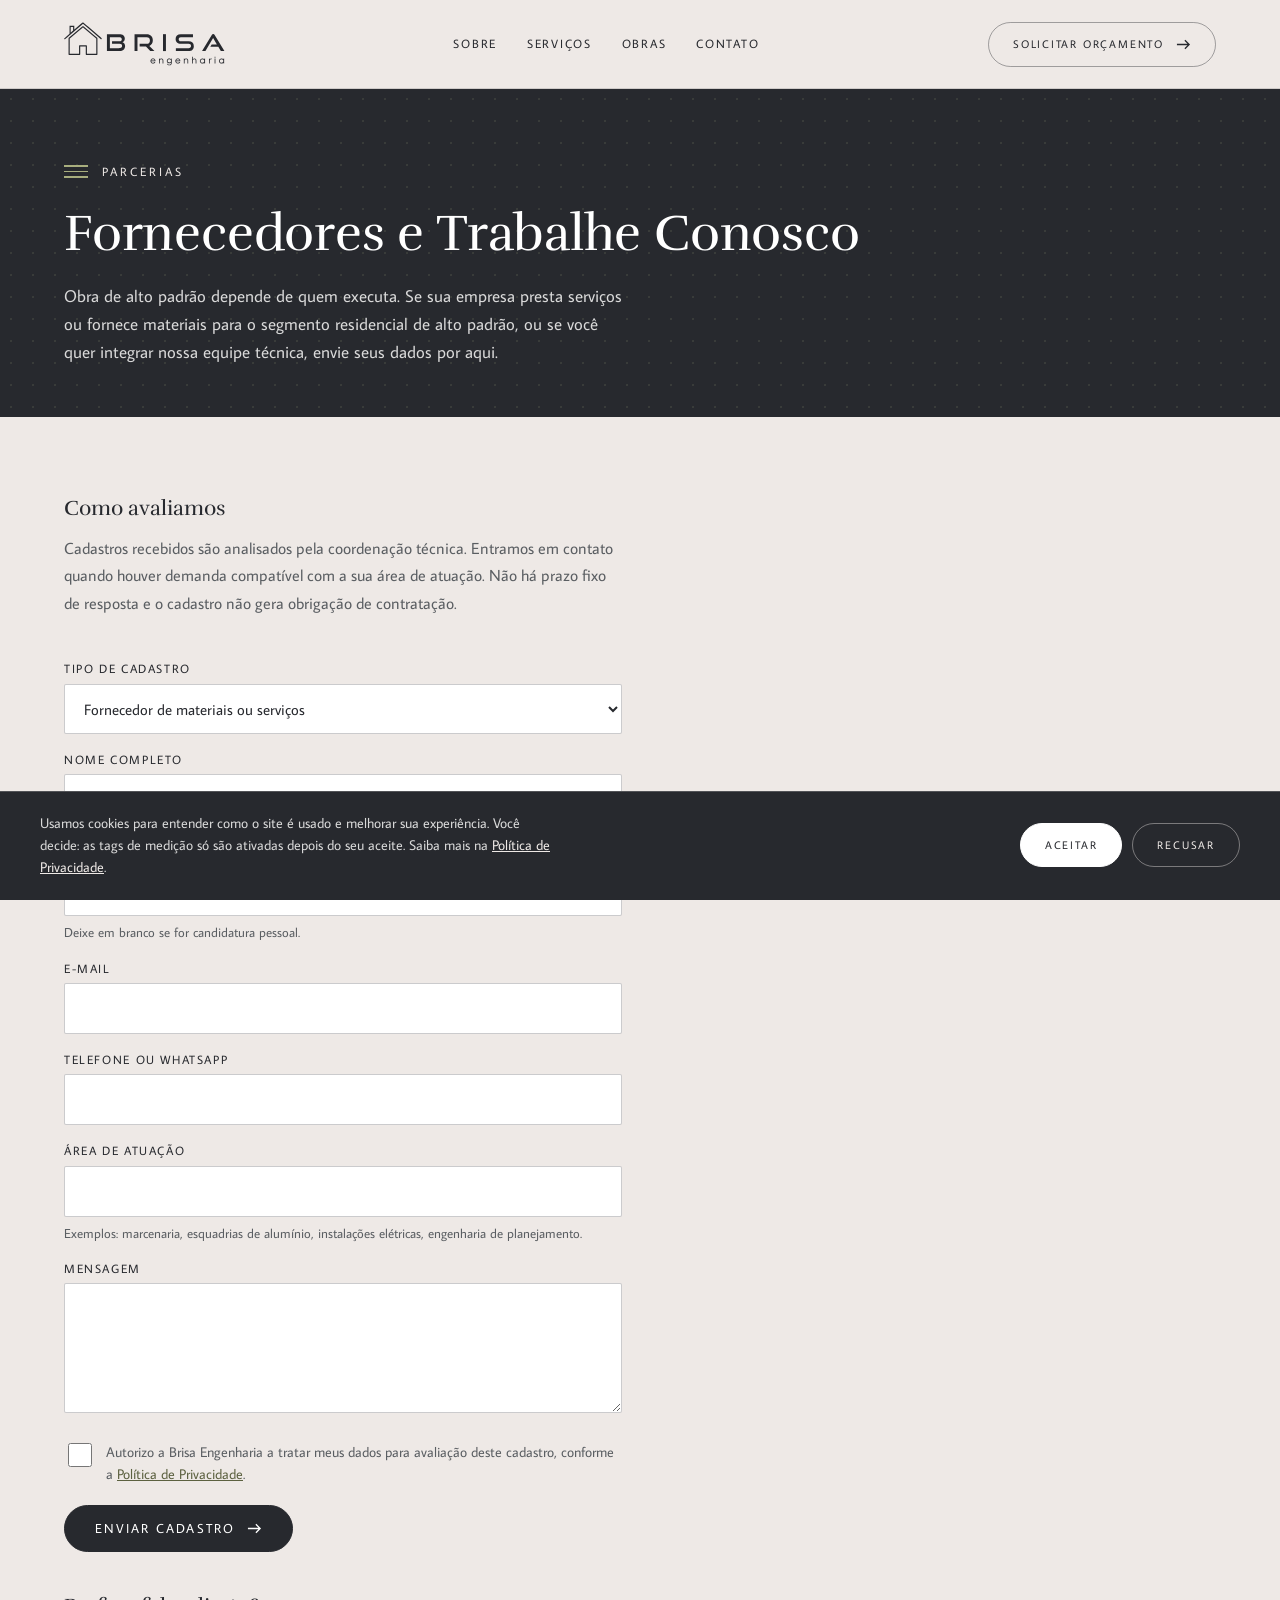
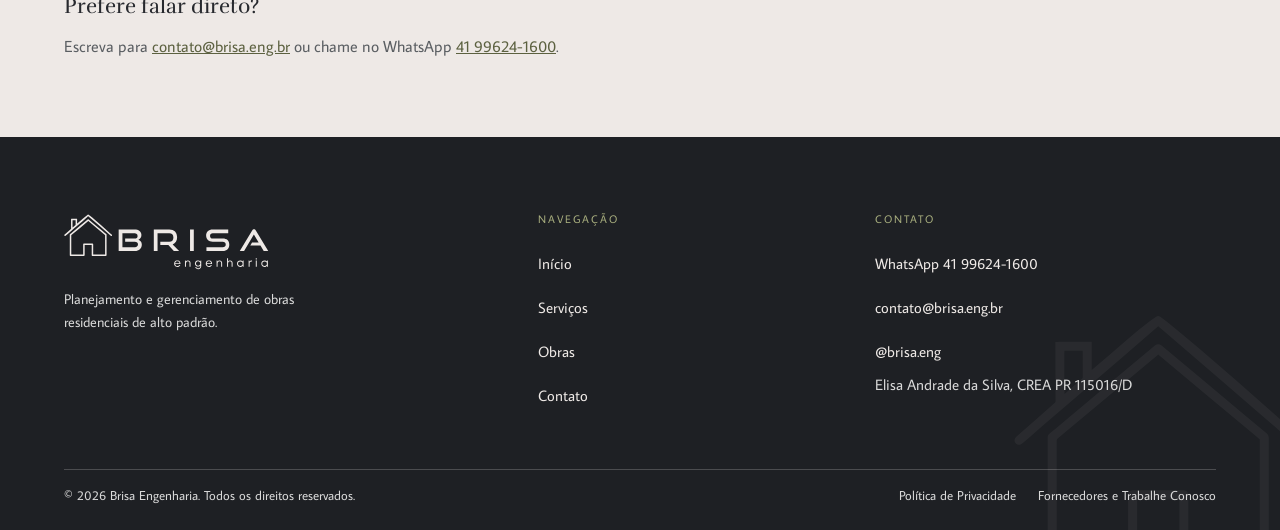
==== deploy-vercel/fornecedores.html @ 4c2cddd0 "Par tipografico: Rufina nos cabecalhos, Average Sans no corpo Troca pedida pelo cliente. O detalhe q" ====
<!DOCTYPE html>
<html lang="pt-BR">
<head>
<meta charset="utf-8">
<meta name="viewport" content="width=device-width, initial-scale=1">
<title>Fornecedores e Trabalhe Conosco · Brisa Engenharia</title>
<meta name="description" content="Cadastre sua empresa como fornecedora ou envie sua candidatura para trabalhar com a Brisa Engenharia.">
<link rel="canonical" href="https://www.brisa.eng.br/fornecedores.html">
<meta name="theme-color" content="#27292E">
<link rel="icon" href="assets/logo/simbolo-casa-escuro.svg" type="image/svg+xml">
<link rel="preconnect" href="https://fonts.googleapis.com">
<link rel="preconnect" href="https://fonts.gstatic.com" crossorigin>
<link rel="stylesheet" href="https://fonts.googleapis.com/css2?family=Rufina:wght@400;700&family=Average+Sans&display=swap">
<link rel="stylesheet" href="css/styles.css">
<link rel="stylesheet" href="css/motion.css">
<script>document.documentElement.setAttribute('data-motion','on')</script>
</head>
<body>

<a class="skip" href="#conteudo">Ir para o conteúdo</a>

<header class="hdr" data-compact="false">
  <div class="container hdr__in">
    <a class="brand" href="index.html" aria-label="Brisa Engenharia, ir para a página inicial">
      <img src="assets/logo/logo-brisa-escuro.svg" width="1280" height="350" alt="Brisa Engenharia">
    </a>
    <nav class="nav" aria-label="Navegação principal">
      <ul>
        <li><a href="index.html#sobre">Sobre<span class="mk" aria-hidden="true"></span></a></li>
        <li><a href="index.html#servicos">Serviços<span class="mk" aria-hidden="true"></span></a></li>
        <li><a href="index.html#obras">Obras<span class="mk" aria-hidden="true"></span></a></li>
        <li><a href="index.html#contato">Contato<span class="mk" aria-hidden="true"></span></a></li>
      </ul>
    </nav>
    <div class="hdr__cta">
      <a class="btn btn--ghost btn--sm" data-wa-btn="" href="https://wa.me/5541996241600">
        Solicitar orçamento
        <svg viewBox="0 0 16 16" fill="none" aria-hidden="true"><path d="M1 8h13M9.5 3.5 14 8l-4.5 4.5" stroke="currentColor" stroke-width="1.4"/></svg>
      </a>
    </div>
    <button class="burger" type="button" aria-expanded="false" aria-controls="menu-mobile" aria-label="Abrir menu">
      <i aria-hidden="true"></i><i aria-hidden="true"></i><i aria-hidden="true"></i>
    </button>
  </div>
</header>

<div class="scrim" data-open="false" aria-hidden="true"></div>
<nav class="drawer" id="menu-mobile" data-open="false" aria-label="Navegação">
  <ul>
    <li><a href="index.html">Início</a></li>
    <li><a href="index.html#sobre">Sobre</a></li>
    <li><a href="index.html#servicos">Serviços</a></li>
    <li><a href="index.html#obras">Obras</a></li>
    <li><a href="index.html#contato">Contato</a></li>
  </ul>
  <a class="btn btn--light" data-wa-btn="" href="https://wa.me/5541996241600">Solicitar orçamento</a>
</nav>

<main id="conteudo">

<section class="ph bg-ink">
  <span class="dots dots--ink" aria-hidden="true"></span>
  <div class="container">
    <p class="eyebrow" data-reveal="up">
      <span class="rule3" aria-hidden="true"><i></i><i></i><i></i></span>
      Parcerias
    </p>
    <h1 class="display">Fornecedores e Trabalhe Conosco</h1>
    <p class="lede ph__lede">Obra de alto padrão depende de quem executa. Se sua empresa presta
      serviços ou fornece materiais para o segmento residencial de alto padrão, ou se você quer
      integrar nossa equipe técnica, envie seus dados por aqui.</p>
  </div>
</section>

<section class="doc bg-bone">
  <div class="container">
    <div class="doc__body">
      <h2>Como avaliamos</h2>
      <p>Cadastros recebidos são analisados pela coordenação técnica. Entramos em contato quando
        houver demanda compatível com a sua área de atuação. Não há prazo fixo de resposta e o
        cadastro não gera obrigação de contratação.</p>

      <form class="form" id="form-fornecedor" action="php/fornecedores.php" method="post" novalidate>
        <input type="hidden" name="_origem" value="site-fornecedores">
        <div hidden aria-hidden="true"><label for="website">Website</label><input id="website" name="website" type="text" tabindex="-1" autocomplete="off"></div>

        <div class="field">
          <label for="tipo">Tipo de cadastro</label>
          <select id="tipo" name="tipo" required>
            <option value="fornecedor">Fornecedor de materiais ou serviços</option>
            <option value="candidatura">Candidatura, trabalhe conosco</option>
          </select>
        </div>

        <div class="field">
          <label for="nome">Nome completo</label>
          <input id="nome" name="nome" type="text" autocomplete="name" required maxlength="120">
        </div>

        <div class="field">
          <label for="empresa">Empresa</label>
          <input id="empresa" name="empresa" type="text" autocomplete="organization" maxlength="120">
          <p class="hint">Deixe em branco se for candidatura pessoal.</p>
        </div>

        <div class="field">
          <label for="email">E-mail</label>
          <input id="email" name="email" type="email" autocomplete="email" required maxlength="140">
        </div>

        <div class="field">
          <label for="telefone">Telefone ou WhatsApp</label>
          <input id="telefone" name="telefone" type="tel" autocomplete="tel" required maxlength="32">
        </div>

        <div class="field">
          <label for="atuacao">Área de atuação</label>
          <input id="atuacao" name="atuacao" type="text" required maxlength="140">
          <p class="hint">Exemplos: marcenaria, esquadrias de alumínio, instalações elétricas, engenharia de planejamento.</p>
        </div>

        <div class="field">
          <label for="mensagem">Mensagem</label>
          <textarea id="mensagem" name="mensagem" maxlength="2000"></textarea>
        </div>

        <div class="field consent">
          <input id="consent" name="consent" type="checkbox" value="1" required>
          <label for="consent">Autorizo a Brisa Engenharia a tratar meus dados para avaliação
            deste cadastro, conforme a <a href="privacidade.html">Política de Privacidade</a>.</label>
        </div>

        <button class="btn" type="submit">
          Enviar cadastro
          <svg viewBox="0 0 16 16" fill="none" aria-hidden="true"><path d="M1 8h13M9.5 3.5 14 8l-4.5 4.5" stroke="currentColor" stroke-width="1.4"/></svg>
        </button>

        <p class="form__msg" id="form-msg" role="status" hidden></p>
      </form>

      <h2>Prefere falar direto?</h2>
      <p>Escreva para <a href="mailto:contato@brisa.eng.br">contato@brisa.eng.br</a> ou chame no
        WhatsApp <a href="https://wa.me/5541996241600" target="_blank" rel="noopener">41 99624-1600</a>.</p>
    </div>
  </div>
</section>

</main>

<footer class="ftr">
  <img class="ftr__mark" src="assets/logo/simbolo-casa-claro.svg" width="512" height="512" alt="" aria-hidden="true" loading="lazy">
  <div class="container">
    <div class="ftr__top">
      <div class="ftr__brand">
        <img src="assets/logo/logo-brisa-claro.svg" width="1280" height="350" alt="Brisa Engenharia" loading="lazy">
        <p>Planejamento e gerenciamento de obras residenciais de alto padrão.</p>
      </div>
      <div class="ftr__nav">
        <h3>Navegação</h3>
        <ul>
          <li><a href="index.html">Início</a></li>
          <li><a href="index.html#servicos">Serviços</a></li>
          <li><a href="index.html#obras">Obras</a></li>
          <li><a href="index.html#contato">Contato</a></li>
        </ul>
      </div>
      <div class="ftr__contato">
        <h3>Contato</h3>
        <ul>
          <li><a href="https://wa.me/5541996241600" target="_blank" rel="noopener">WhatsApp 41 99624-1600</a></li>
          <li><a href="mailto:contato@brisa.eng.br">contato@brisa.eng.br</a></li>
          <li><a href="https://www.instagram.com/brisa.eng" target="_blank" rel="noopener">@brisa.eng</a></li>
          <li><span>Elisa Andrade da Silva, CREA PR 115016/D</span></li>
        </ul>
      </div>
    </div>
    <div class="ftr__bot">
      <p>&copy; <span data-year>2026</span> Brisa Engenharia. Todos os direitos reservados.</p>
      <nav aria-label="Links legais">
        <a href="privacidade.html">Política de Privacidade</a>
        <a href="fornecedores.html">Fornecedores e Trabalhe Conosco</a>
      </nav>
    </div>
  </div>
</footer>

<div class="cookie" data-open="false" role="region" aria-label="Aviso de cookies">
  <div class="container cookie__in">
    <p>Usamos cookies para entender como o site é usado e melhorar sua experiência.
      Você decide: as tags de medição só são ativadas depois do seu aceite.
      Saiba mais na <a href="privacidade.html">Política de Privacidade</a>.</p>
    <div class="cookie__acts">
      <button class="btn btn--light btn--sm" type="button" data-consent="granted">Aceitar</button>
      <button class="btn btn--sm btn--outline-dark" type="button" data-consent="denied">Recusar</button>
    </div>
  </div>
</div>

<script src="js/motion.js" defer></script>
<script src="js/app.js" defer></script>
<script src="js/form.js" defer></script>
</body>
</html>
---- deploy-vercel/css/styles.css ----
/* =========================================================================
   Brisa Engenharia — folha de estilo única
   Paleta e tipografia derivadas da marca real (ver design-system/).
   ========================================================================= */

:root{
  /* cor */
  --ink:#27292E;          /* traço do logo (vetor)            */
  --ink-deep:#1E2024;     /* rodapé                            */
  --slate:#53575B;        /* banda da capa da apresentação     */
  --bone:#EEE9E6;         /* IDV: fundos e elementos maiores   */
  --paper:#FFFFFF;
  --mist:#D9D9D9;
  --olive:#73784F;        /* headline serifada da apresentação */
  --olive-ink:#5C6140;    /* acento p/ texto pequeno em claro  */
  --olive-soft:#A8AE7E;   /* acento sobre ink                  */
  --muted:#5A5E62;
  --line:rgba(39,41,46,.16);
  --line-dark:rgba(238,233,230,.22);

  /* tipografia */
  /* Rufina: serifada de título, pesos 400 e 700 reais.
     Average Sans: humanista de corpo, EXISTE SÓ NO PESO 400. Por isso
     nenhuma regra da sans pede 500/600/700: o navegador responderia com
     negrito sintético, que engorda o traço de forma irregular e muda de
     engine para engine. A hierarquia da sans vem de caixa alta, entreletra,
     tamanho e cor. */
  --ff-display:"Rufina",Georgia,"Times New Roman",serif;
  --ff-ui:"Average Sans","Helvetica Neue",Arial,sans-serif;
  --ff-body:"Average Sans","Helvetica Neue",Arial,sans-serif;

  --fs-display:clamp(2.05rem,5.3vw,3.9rem);
  --fs-h2:clamp(1.62rem,3.05vw,2.6rem);
  --fs-h3:clamp(1.06rem,1.42vw,1.24rem);
  --fs-lede:clamp(1.02rem,1.35vw,1.16rem);
  --fs-small:.875rem;
  --fs-eyebrow:.72rem;

  /* ritmo */
  --pad-sec:clamp(76px,9.6vw,152px);
  --gap:clamp(28px,3.4vw,56px);

  /* espaco: escala unica. Toda grade da pagina referencia estes tokens, em
     vez de um clamp proprio. Regra de ouro das grades de cartao: o vao de
     LINHA e sempre maior que o de COLUNA, senao a legenda de uma linha cola
     na imagem da linha seguinte. */
  --sp-1:8px;
  --sp-2:12px;                     /* tira de imagens colada        */
  --sp-3:18px;
  --sp-4:26px;
  --sp-5:clamp(22px,2.2vw,30px);   /* coluna de grade densa         */
  --sp-6:clamp(32px,3.6vw,52px);   /* coluna de grade padrao        */
  --sp-7:clamp(44px,5vw,72px);     /* linha de grade, bloco a bloco */
  --sp-8:clamp(56px,6.4vw,96px);   /* separacao de bloco maior      */

  /* alvo de toque minimo: WCAG 2.2 SC 2.5.8 pede 24x24 CSS px. Links de
     navegacao isolados usam 44px, que e o conforto real de dedo. */
  --alvo:24px;
  --alvo-conf:44px;
  --e:cubic-bezier(.16,.84,.28,1);
  --e2:cubic-bezier(.4,0,.2,1);
  --hdr:88px;
}

*,*::before,*::after{box-sizing:border-box}

html{
  -webkit-text-size-adjust:100%;
  scroll-behavior:auto;            /* as âncoras ficam com o motor de scroll */
  scroll-padding-top:calc(var(--hdr) + 8px);
}

body{
  margin:0;
  background:var(--bone);
  color:var(--ink);
  font:400 1rem/1.72 var(--ff-body);
  overflow-x:hidden;
  overflow-wrap:anywhere;          /* anywhere, não break-word: entra no min-content */
}

img,svg,video{max-width:100%;height:auto;display:block}
button,input,select,textarea{font:inherit;color:inherit}
a{color:inherit}

h1,h2,h3,h4{margin:0;font-weight:400;text-wrap:balance}
p{margin:0}
ul,ol{margin:0;padding:0;list-style:none}

:focus-visible{outline:2px solid var(--olive-ink);outline-offset:3px}
.bg-dark :focus-visible{outline-color:var(--olive-soft)}

::selection{background:var(--olive);color:var(--paper)}

.skip{
  position:absolute;left:12px;top:-64px;z-index:200;
  background:var(--ink);color:var(--paper);
  padding:12px 18px;font:400 var(--fs-small)/1 var(--ff-ui);
  transition:top .2s var(--e2);
}
.skip:focus{top:12px}

/* titulo que existe so para a arvore de acessibilidade: da nome a secao do
   diptico, que visualmente nao tem cabecalho */
.sr-only{
  position:absolute;width:1px;height:1px;padding:0;margin:-1px;
  overflow:hidden;clip:rect(0 0 0 0);white-space:nowrap;border:0;
}

/* ---------------------------------------------------------------- layout */

.container{
  width:100%;
  max-width:1200px;
  margin:0 auto;
  padding:0 24px;
}

section{position:relative}
.sec{padding:var(--pad-sec) 0}

.bg-bone{background:var(--bone)}
.bg-paper{background:var(--paper)}
.bg-slate{background:var(--slate);color:var(--paper)}
.bg-ink{background:var(--ink);color:var(--bone)}

/* ------------------------------------------- assinatura: escadinha de 3 filetes
   Três <span> REAIS (nunca ::before) — requisito do cliente e do design system. */

.rule3{
  display:inline-flex;flex-direction:column;justify-content:center;gap:4px;
  width:24px;flex:0 0 24px;margin-right:14px;
}
.rule3 i{
  display:block;height:1.5px;background:var(--olive);
  transform-origin:left center;
}
.bg-slate .rule3 i,.bg-ink .rule3 i{background:var(--olive-soft)}

.eyebrow{
  display:flex;align-items:center;
  font:400 var(--fs-eyebrow)/1.2 var(--ff-ui);
  letter-spacing:.26em;text-transform:uppercase;
  color:var(--olive-ink);
  margin-bottom:22px;
}
.bg-slate .eyebrow,.bg-ink .eyebrow{color:var(--bone)}

/* -------------------------------------------------------------- tipografia */

.display{
  font-family:var(--ff-display);font-weight:400;
  /* 1.28 e nao 1.18: a Rufina tem ascendente e descendente mais longos que a
     serifada anterior, e em 1.18 o vao de tinta entre duas linhas caiu para
     6,5px. O alvo e o vao medido, nao a razao: em 1.28 volta para ~12px. */
  line-height:1.28;letter-spacing:-.004em;
}
h1.display{font-size:var(--fs-display);hyphens:auto}
h2.display{font-size:var(--fs-h2)}

.lede{
  font-size:var(--fs-lede);line-height:1.62;color:var(--muted);
  max-width:62ch;
}
.bg-slate .lede,.bg-ink .lede{color:var(--mist)}

.prose p{max-width:62ch;color:var(--muted)}
.prose p + p{margin-top:1.05em}
.prose strong,p strong{
  /* Average Sans nao tem peso 700. Pedir negrito aqui geraria traço
     sintetico. A enfase vem do salto de cor (muted -> ink, mais de 2x de
     luminancia) somado a um respiro de entreletra. O <strong> segue no
     HTML, então a enfase chega igual em leitor de tela. */
  font-weight:400;color:var(--ink);letter-spacing:.008em;
}
.bg-slate .prose strong,.bg-ink .prose strong,
.bg-slate p strong,.bg-ink p strong{color:var(--paper)}

.small{font:400 var(--fs-small)/1.6 var(--ff-ui);color:var(--muted)}
.bg-slate .small,.bg-ink .small{color:var(--mist)}

.num{
  font:400 clamp(1.75rem,2.9vw,2.45rem)/1 var(--ff-ui);
  letter-spacing:.02em;color:var(--olive-ink);
  font-variant-numeric:tabular-nums;
}
.bg-ink .num,.bg-slate .num{color:var(--olive-soft)}

/* ------------------------------------------------------------------ botões */

.btn{
  display:inline-flex;align-items:center;gap:12px;
  padding:15px 30px;border-radius:999px;              /* pill do IDV p8 */
  border:1px solid var(--ink);background:var(--ink);color:var(--paper);
  font:400 .8rem/1 var(--ff-ui);letter-spacing:.16em;text-transform:uppercase;
  text-decoration:none;cursor:pointer;
  transition:background .3s var(--e2),color .3s var(--e2),border-color .3s var(--e2);
}
.btn:hover{background:var(--olive-ink);border-color:var(--olive-ink)}
.btn:active{transform:scale(.985)}
.btn svg{width:15px;height:15px;flex:0 0 15px;transition:transform .3s var(--e2)}
.btn:hover svg{transform:translateX(4px)}

.btn--ghost{background:transparent;color:var(--ink);border-color:rgba(39,41,46,.4)}
.btn--ghost:hover{background:var(--ink);color:var(--paper);border-color:var(--ink)}

.btn--light{background:var(--paper);color:var(--ink);border-color:var(--paper)}
.btn--light:hover{background:var(--olive-soft);border-color:var(--olive-soft);color:var(--ink)}

.btn--sm{padding:14px 24px;font-size:.7rem;min-height:var(--alvo-conf)}

.btn--outline-dark{background:transparent;color:var(--bone);border-color:rgba(238,233,230,.42)}
.btn--outline-dark:hover{background:rgba(238,233,230,.14);border-color:var(--bone);color:var(--paper)}

.linkline{
  display:inline-flex;align-items:center;gap:10px;
  font:400 var(--fs-small)/1 var(--ff-ui);letter-spacing:.08em;
  text-decoration:none;color:var(--ink);
  border-bottom:1px solid var(--olive);
  padding:8px 0 6px;min-height:var(--alvo);  /* WCAG 2.5.8 */
  transition:color .3s var(--e2),border-color .3s var(--e2);
}
.linkline:hover{color:var(--olive-ink)}
.bg-ink .linkline,.bg-slate .linkline{color:var(--paper);border-color:var(--olive-soft)}
.bg-ink .linkline:hover,.bg-slate .linkline:hover{color:var(--olive-soft)}

/* ------------------------------------------------------------------ header */

.hdr{
  position:fixed;inset:0 0 auto 0;z-index:90;
  background:var(--bone);
  border-bottom:1px solid var(--line);
  transition:height .4s var(--e2),background .4s var(--e2);
}
.hdr__in{
  height:var(--hdr);display:flex;align-items:center;gap:24px;
  transition:height .4s var(--e2);
}
.hdr[data-compact="true"] .hdr__in{height:64px}
.hdr[data-compact="true"]{background:rgba(238,233,230,.94);backdrop-filter:blur(10px)}

.brand{display:flex;align-items:center;flex:0 0 auto;text-decoration:none}
.brand img{height:44px;width:auto;transition:height .4s var(--e2)}
.hdr[data-compact="true"] .brand img{height:36px}

.nav{margin-inline:auto}
.nav ul{display:flex;align-items:center;gap:clamp(14px,2vw,34px)}
.nav a{
  position:relative;display:block;padding:8px 2px;
  font:400 .74rem/1 var(--ff-ui);letter-spacing:.15em;text-transform:uppercase;
  text-decoration:none;color:var(--ink);
  transition:color .3s var(--e2);
}
.nav a .mk{
  position:absolute;left:50%;bottom:0;height:2px;width:100%;
  transform:translateX(-50%) scaleX(0);transform-origin:center;
  background:var(--olive);transition:transform .38s var(--e);
}
.nav a:hover{color:var(--olive-ink)}
.nav a:hover .mk,.nav a[aria-current="true"] .mk{transform:translateX(-50%) scaleX(1)}

.hdr__cta{flex:0 0 auto}

.burger{
  display:none;flex-direction:column;justify-content:center;gap:5px;
  width:46px;height:40px;padding:0 9px;flex:0 0 auto;
  background:none;border:1px solid rgba(39,41,46,.28);border-radius:999px;cursor:pointer;
}
.burger i{display:block;height:1.5px;background:var(--ink);transition:transform .35s var(--e),opacity .2s}
.burger[aria-expanded="true"] i:nth-child(1){transform:translateY(6.5px) rotate(45deg)}
.burger[aria-expanded="true"] i:nth-child(2){opacity:0}
.burger[aria-expanded="true"] i:nth-child(3){transform:translateY(-6.5px) rotate(-45deg)}

.drawer{
  position:fixed;inset:0 0 0 auto;width:min(84vw,352px);z-index:95;
  background:var(--ink);color:var(--bone);
  padding:104px 30px 40px;
  transform:translateX(101%);
  /* visibility:hidden tira o menu fechado da ordem de tabulação */
  visibility:hidden;
  transition:transform .5s var(--e),visibility .5s;
  overflow-y:auto;
}
.drawer[data-open="true"]{transform:translateX(0);visibility:visible}
.drawer ul{display:flex;flex-direction:column;gap:2px}
.drawer a{
  display:block;padding:15px 0;border-bottom:1px solid var(--line-dark);
  font:400 .92rem/1 var(--ff-ui);letter-spacing:.1em;text-transform:uppercase;
  text-decoration:none;
}
.drawer .btn{margin-top:30px;width:100%;justify-content:center}
.scrim{
  position:fixed;inset:0;z-index:94;background:rgba(30,32,36,.5);
  opacity:0;visibility:hidden;transition:opacity .4s var(--e2),visibility .4s;
}
.scrim[data-open="true"]{opacity:1;visibility:visible}

/* -------------------------------------------------------------------- hero
   Arquitetura da capa da própria marca: foto limpa em cima, banda de
   assinatura sólida ancorada na base (sem véu por cima do texto). */

.hero{min-height:100svh;display:flex;flex-direction:column;padding-top:var(--hdr)}

.hero__media{
  position:relative;flex:1 1 auto;
  min-height:clamp(260px,58vh,680px);       /* a foto ganha a primeira tela */
  overflow:hidden;background:var(--mist);
}
.hero__media img{
  position:absolute;inset:0;width:100%;height:100%;object-fit:cover;object-position:50% 42%;
}
.hero__credit{
  position:absolute;right:16px;bottom:14px;z-index:2;
  padding:7px 14px;border-radius:999px;
  background:rgba(24,26,29,.84);color:var(--paper);
  font:400 .68rem/1 var(--ff-ui);letter-spacing:.1em;text-transform:uppercase;
}

.hero__band{                    /* recebe .bg-slate no HTML: herda cor de texto do contexto escuro */
  padding:clamp(30px,3.6vw,50px) 0 clamp(34px,4vw,54px);
}
.hero__grid{
  display:grid;grid-template-columns:minmax(0,1.62fr) minmax(0,1fr);
  gap:var(--sp-6);align-items:end;
}
/* dimensionado para caber UMA frase por linha na coluna do hero */
.hero h1{color:var(--paper);font-size:clamp(1.6rem,4.5vw,2.42rem);line-height:1.28}
.hero h1 span{display:block}
.hero .eyebrow{color:var(--bone)}
.hero__aside{display:flex;flex-direction:column;gap:22px;align-items:flex-start}
.hero__aside .lede{max-width:36ch}
.hero__phone{
  display:inline-flex;align-items:center;gap:9px;text-decoration:none;
  font:400 .82rem/1 var(--ff-ui);letter-spacing:.1em;color:var(--bone);
  min-height:var(--alvo);                    /* WCAG 2.5.8 */
  padding:5px 0;
}
.hero__phone svg{width:16px;height:16px;flex:0 0 16px}
.hero__phone:hover{color:var(--paper)}

/* -------------------------------------------------------------------- sobre */

.sobre__grid{
  display:grid;grid-template-columns:minmax(0,1.18fr) minmax(0,.82fr);
  gap:var(--sp-8);align-items:start;
}
.sobre h2{max-width:21ch;margin-bottom:26px}

.attrs{
  display:grid;grid-template-columns:repeat(3,minmax(0,1fr));
  margin-top:34px;border-top:1px solid var(--line);
}
.attrs li{
  min-width:0;padding:18px 18px 0 0;
  font:400 .74rem/1.5 var(--ff-ui);letter-spacing:.09em;text-transform:uppercase;
  color:var(--ink);
  border-right:1px solid var(--line);
}
.attrs li:last-child{border-right:0;padding-right:0}

.crea{margin-top:24px}

.framed{margin:0}
.framed__box{position:relative}
/* a moldura deslocada é irmã da imagem: fica FORA do clip da cortina e
   não desce até a legenda (o inset é relativo ao box da imagem, não ao figure) */
.framed .frame{
  position:absolute;inset:16px -16px -16px 16px;z-index:0;
  border:1px solid var(--olive);pointer-events:none;
}
.framed__img{position:relative;z-index:1;overflow:hidden}
.framed__img img{width:100%;aspect-ratio:3/4;object-fit:cover;background:var(--mist)}
.framed figcaption{
  margin-top:34px;font:400 var(--fs-small)/1.5 var(--ff-ui);color:var(--muted);
}

/* --------------------------------------------------------- faixa de imagem */

.band{position:relative;overflow:hidden;isolation:isolate;background:var(--ink)}
.band__bg{position:absolute;inset:-12% 0;z-index:0;will-change:transform}
.band__bg img{width:100%;height:100%;object-fit:cover}
.band__veil{
  position:absolute;inset:0;z-index:1;
  background:linear-gradient(90deg,rgba(24,26,29,.86) 0%,rgba(24,26,29,.72) 48%,rgba(24,26,29,.5) 100%);
}
.band__in{
  position:relative;z-index:2;
  padding:clamp(100px,13.5vw,214px) 0;
}
.band q{quotes:none;display:block}
.band q::before,.band q::after{content:none}
.band .display{color:var(--paper);max-width:21ch;font-size:clamp(1.72rem,3.7vw,2.95rem)}
.band .lede{color:var(--bone);margin-top:22px;max-width:52ch}

/* ----------------------------------------------------------------- serviços */

.sechead{max-width:50ch;margin-bottom:clamp(40px,5vw,72px)}
.sechead .lede{margin-top:20px}

.svc{
  display:grid;grid-template-columns:repeat(2,minmax(0,1fr));
  gap:var(--sp-8) var(--sp-7);          /* linha > coluna, era 63 contra 72 */
}
.svc__item{min-width:0;padding-top:22px;position:relative}
.svc__item .top{
  position:absolute;left:0;top:0;height:1px;width:100%;
  background:var(--olive);transform-origin:left center;
}
.svc__item h3{
  /* Rufina: e o h3 do titulo de servico, e "Header: Rufina" vale para todo
     nivel de cabecalho. Na sans de peso unico ele ficava indistinguivel do
     paragrafo logo abaixo. */
  font:400 var(--fs-h3)/1.35 var(--ff-display);letter-spacing:0;
  color:var(--ink);margin:14px 0 11px;
}
.svc__item p{color:var(--muted);max-width:46ch}
.svc__item .num{display:block}

/* -------------------------------------------------------- nossa forma de atuar */

.atuar{position:relative;background:var(--paper)}
.atuar__fig{margin:0;position:relative;overflow:hidden;background:var(--mist)}
.atuar__fig img{width:100%;height:100%;min-height:260px;object-fit:cover}
.atuar__body{padding:var(--pad-sec) 0}
.atuar h2{max-width:17ch;margin-bottom:24px}

/* ≥981px: a foto sangra até a borda esquerda da tela; o texto continua
   ancorado no mesmo container do header (coluna 2 do grid interno). */
@media (min-width:981px){
  .atuar__fig{position:absolute;left:0;top:0;bottom:0;width:45%;z-index:1}
  .atuar__inner{display:grid;grid-template-columns:47% minmax(0,1fr)}
  .atuar__body{grid-column:2;padding-left:clamp(30px,4vw,70px)}
}

.chain{
  display:flex;flex-wrap:wrap;margin-top:36px;
  border-top:1px solid var(--line);padding-top:20px;
}
.chain li{
  min-width:0;padding:2px 0 2px 13px;margin-right:13px;
  border-left:2px solid var(--olive);
  font:400 .69rem/1.4 var(--ff-ui);letter-spacing:.11em;text-transform:uppercase;
  color:var(--ink);
}
@media (min-width:981px){
  .chain{display:grid;grid-template-columns:repeat(5,minmax(0,1fr))}
  .chain li{margin-right:0;padding-right:8px}
}

/* -------------------------------------------------------------- compromisso */

.dots{
  position:absolute;inset:0;z-index:0;pointer-events:none;
  background-image:radial-gradient(rgba(238,233,230,.11) 1px,transparent 1px);
  background-size:22px 22px;
}
.dots--ink{background-image:radial-gradient(rgba(168,174,126,.14) 1px,transparent 1px)}

.compromisso{position:relative;overflow:hidden}
.compromisso .container{position:relative;z-index:1}
.compromisso h2{color:var(--paper);max-width:23ch}

.pillars{
  display:grid;grid-template-columns:repeat(5,minmax(0,1fr));
  margin-top:clamp(42px,5vw,72px);
  border-top:1px solid var(--line-dark);
}
.pillars li{
  min-width:0;padding:28px 26px 0 0;
  border-right:1px solid var(--line-dark);
}
.pillars li:last-child{border-right:0;padding-right:0}
.pillars h3{
  font:400 .8rem/1.3 var(--ff-ui);letter-spacing:.13em;text-transform:uppercase;
  color:var(--paper);margin-bottom:12px;
}
.pillars p{font-size:.92rem;line-height:1.62;color:var(--mist)}

/* ----------------------------------------------------------------- processo */

.proc{position:relative;padding-left:clamp(22px,3.6vw,54px)}
.proc__track{
  position:absolute;left:0;top:6px;bottom:6px;width:1px;
  background:var(--line);
}
.proc__fill{
  position:absolute;left:0;top:0;width:1px;height:100%;
  background:var(--olive);transform-origin:top center;
  transform:scaleY(var(--p,0));
}
.proc__list{display:block}
.proc__item{
  display:grid;grid-template-columns:minmax(0,238px) minmax(0,1fr);
  gap:clamp(14px,3vw,44px);align-items:baseline;
  padding:clamp(24px,3vw,36px) 0;
  border-bottom:1px solid var(--line);
}
.proc__item:first-child{padding-top:0}
.proc__item:last-child{border-bottom:0;padding-bottom:0}
.proc__head{display:flex;align-items:baseline;gap:16px;min-width:0}
.proc__head h3{
  font:400 var(--fs-h3)/1.3 var(--ff-display);letter-spacing:0;
  color:var(--ink);
}
.proc__item p{color:var(--muted);max-width:56ch}

/* ------------------------------------------------------------------- obras */

/* placa: imagem sozinha em largura total, sem texto por cima. Abre a secao
   de obras. A secao perde o padding de cima porque a placa encosta na
   anterior; o respiro entra depois da imagem. */
.obras{padding-top:0}
.plate{
  width:100%;overflow:hidden;background:var(--mist);
  margin-bottom:var(--pad-sec);
}
.plate img{
  width:100%;height:clamp(220px,38vw,540px);object-fit:cover;
  will-change:transform;
}

.grid3{
  display:grid;grid-template-columns:repeat(3,minmax(0,1fr));
  /* linha 2,4x a coluna: e o que separa a legenda de uma linha da imagem
     da linha seguinte. Era 34 contra 30, praticamente igual. */
  gap:var(--sp-7) var(--sp-5);
}

.obra{position:relative;display:block;width:100%;min-width:0}
.obra__btn{
  position:absolute;inset:0;width:100%;height:100%;
  background:none;border:0;padding:0;cursor:pointer;
  font:inherit;color:inherit;z-index:4;
}
.obra__btn:focus-visible{outline:2px solid var(--olive-ink);outline-offset:4px}
.obra__fig{position:relative;margin:0;overflow:hidden;background:var(--mist)}
.obra__fig img{
  width:100%;aspect-ratio:3/4;object-fit:cover;
  transition:transform 1.1s var(--e);
}
.obra:hover .obra__fig img,
.obra:has(.obra__btn:focus-visible) .obra__fig img{transform:scale(1.045)}
.obra__ring{
  position:absolute;inset:12px;z-index:2;border:1px solid rgba(238,233,230,.72);
  opacity:0;transform:scale(1.04);
  transition:opacity .45s var(--e2),transform .55s var(--e);
  pointer-events:none;
}
.obra:hover .obra__ring,
.obra:has(.obra__btn:focus-visible) .obra__ring{opacity:1;transform:scale(1)}
.obra__zoom{
  position:absolute;right:14px;top:14px;z-index:3;
  width:38px;height:38px;border-radius:999px;
  display:grid;place-items:center;
  background:rgba(30,32,36,.62);color:var(--paper);
  opacity:0;transform:translateY(-6px);
  transition:opacity .4s var(--e2),transform .4s var(--e);
}
.obra:hover .obra__zoom,
.obra:has(.obra__btn:focus-visible) .obra__zoom{opacity:1;transform:translateY(0)}
.obra__zoom svg{width:16px;height:16px}

.obra__meta{padding-top:16px}
.obra__status{
  display:inline-block;
  font:400 .66rem/1 var(--ff-ui);letter-spacing:.16em;text-transform:uppercase;
  color:var(--olive-ink);margin-bottom:9px;
}
.obra__meta h3{
  font:400 1.14rem/1.32 var(--ff-display);letter-spacing:0;color:var(--ink);
}
.obra__sub{
  margin-top:7px;display:flex;flex-wrap:wrap;gap:6px 12px;
  font:400 .8rem/1.5 var(--ff-ui);color:var(--muted);
}
.obra__sub .dot{color:var(--olive-ink)}

/* ---------------------------------------------------------------- essência */

.essencia__h{max-width:21ch;margin-bottom:clamp(34px,4vw,56px)}
.eyebrow--tight{margin-bottom:6px}
.essencia__grid{
  display:grid;grid-template-columns:minmax(0,1fr) minmax(0,1fr);
  gap:var(--sp-8);align-items:start;
}
.mv{padding-left:clamp(20px,2.4vw,32px);border-left:1px solid var(--olive)}
.mv + .mv{margin-top:clamp(30px,3.4vw,44px)}
.mv h3{
  font:400 .76rem/1 var(--ff-ui);letter-spacing:.2em;text-transform:uppercase;
  color:var(--olive-ink);margin-bottom:14px;
}
.mv p{color:var(--muted);max-width:50ch}

.vals{
  display:grid;grid-template-columns:repeat(2,minmax(0,1fr));
  column-gap:var(--sp-5);
}
.vals li{
  min-width:0;padding:15px 0;border-bottom:1px solid var(--line);
  font:400 .92rem/1.4 var(--ff-ui);letter-spacing:.02em;
  display:flex;align-items:baseline;gap:12px;
}
.vals .ix{
  font:400 .68rem/1.6 var(--ff-ui);color:var(--olive-ink);
  font-variant-numeric:tabular-nums;flex:0 0 auto;
}

/* ----------------------------------------------------------------- contato */

.contato{position:relative;overflow:hidden}
.contato .container{position:relative;z-index:1}
.contato__grid{
  display:grid;grid-template-columns:minmax(0,1.06fr) minmax(0,.94fr);
  gap:var(--sp-8);align-items:start;
}
.contato h2{color:var(--paper);max-width:19ch;margin-bottom:22px}

.steps{position:relative;padding-left:38px;margin-top:clamp(34px,4vw,48px)}
.steps__track{position:absolute;left:11px;top:10px;bottom:10px;width:1px;background:var(--line-dark)}
.steps__fill{
  position:absolute;left:11px;top:10px;width:1px;height:calc(100% - 20px);
  background:var(--olive-soft);transform-origin:top center;
  transform:scaleY(0);transition:transform 1.35s var(--e) .12s;
}
.steps[data-on="true"] .steps__fill{transform:scaleY(1)}
.steps__list{display:block}
.steps li{position:relative;padding-bottom:28px}
.steps li:last-child{padding-bottom:0}
.steps li .bullet{
  position:absolute;left:-38px;top:2px;
  width:23px;height:23px;border-radius:999px;
  border:1px solid var(--olive-soft);
  display:grid;place-items:center;
  font:400 .64rem/1 var(--ff-ui);color:var(--olive-soft);
  background:var(--ink);
}
.steps li h3{
  font:400 1.02rem/1.38 var(--ff-display);letter-spacing:0;
  color:var(--paper);margin-bottom:5px;
}
.steps li p{color:var(--mist);font-size:.94rem;max-width:44ch}
.steps li{opacity:0;transform:translateY(14px);transition:opacity .8s var(--e),transform .8s var(--e)}
.steps[data-on="true"] li{opacity:1;transform:none}
.steps[data-on="true"] li:nth-child(1){transition-delay:.18s}
.steps[data-on="true"] li:nth-child(2){transition-delay:.38s}
.steps[data-on="true"] li:nth-child(3){transition-delay:.58s}

.card-contato a{
  display:inline-flex;align-items:center;min-height:var(--alvo);
  padding:3px 0;
}
.card-contato{
  background:rgba(238,233,230,.06);
  border:1px solid var(--line-dark);
  padding:clamp(26px,3vw,40px);
}
.card-contato dl{margin:0;display:grid;gap:0}
.card-contato .row{padding:16px 0;border-bottom:1px solid var(--line-dark)}
.card-contato .row:last-child{border-bottom:0;padding-bottom:0}
.card-contato .row:first-child{padding-top:0}
.card-contato dt{
  font:400 .66rem/1 var(--ff-ui);letter-spacing:.18em;text-transform:uppercase;
  color:var(--olive-soft);margin-bottom:8px;
}
.card-contato dd{margin:0;font:400 1rem/1.5 var(--ff-ui);color:var(--paper)}
.card-contato dd a{text-decoration:none;border-bottom:1px solid transparent;transition:border-color .3s}
.card-contato dd a:hover{border-color:var(--olive-soft)}
.card-contato .btn{margin-top:28px;width:100%;justify-content:center}

/* ------------------------------------------------------------------ rodapé */

.ftr{background:var(--ink-deep);color:var(--bone);position:relative;overflow:hidden}
.ftr__mark{
  position:absolute;right:-40px;bottom:-70px;width:min(320px,42vw);
  opacity:.05;z-index:0;pointer-events:none;
}
.ftr .container{position:relative;z-index:1}
.ftr__top{
  display:grid;grid-template-columns:minmax(0,1.2fr) minmax(0,.8fr) minmax(0,1fr);
  gap:var(--sp-7);
  padding:clamp(56px,6vw,86px) 0 clamp(34px,4vw,50px);
}
.ftr__brand img{height:56px;width:auto}
.ftr__brand p{margin-top:18px;font:400 var(--fs-small)/1.6 var(--ff-ui);color:var(--mist);max-width:30ch}
.ftr h3{
  font:400 .66rem/1 var(--ff-ui);letter-spacing:.2em;text-transform:uppercase;
  color:var(--olive-soft);margin-bottom:18px;
}
.ftr__nav a,.ftr__contato a{
  /* alvo de 44px: sao links de navegacao isolados, nao links dentro de frase,
     entao a excecao "inline" da 2.5.8 nao se aplica a eles. */
  display:inline-flex;align-items:center;min-height:var(--alvo-conf);
  text-decoration:none;
  font:400 .92rem/1.4 var(--ff-ui);color:var(--bone);
  border-bottom:1px solid transparent;transition:border-color .3s,color .3s;
}
.ftr__nav li,.ftr__contato li{margin-bottom:0}
.ftr__contato li span{min-height:var(--alvo-conf);display:flex;align-items:center}
.ftr__nav a:hover,.ftr__contato a:hover{color:var(--paper);border-color:var(--olive-soft)}
.ftr__contato li span{display:block;font:400 .92rem/1.4 var(--ff-ui);color:var(--mist)}

.ftr__bot{
  border-top:1px solid var(--line-dark);
  padding:14px 0 22px;
  display:flex;flex-wrap:wrap;gap:4px 26px;align-items:center;justify-content:space-between;
  font:400 .8rem/1.5 var(--ff-ui);color:var(--mist);
}
.ftr__bot nav{display:flex;flex-wrap:wrap;gap:0 22px}
.ftr__bot a{
  display:inline-flex;align-items:center;min-height:var(--alvo);
  text-decoration:none;color:var(--mist);border-bottom:1px solid transparent;
}
.ftr__bot a:hover{color:var(--bone);border-color:var(--olive-soft)}


/* -------------------------------------------------------- duo de imagens
   Diptico em largura total: duas fotos grandes coladas, de borda a borda da
   tela. As legendas descem para o container, alinhadas com todo o resto da
   pagina (a imagem sangra, o texto nunca). Sem 100vw: a secao ja e block e
   ocupa 100% sem contar a barra de rolagem. */

.duo{padding-bottom:0}
.duo__pair{
  display:grid;grid-template-columns:repeat(2,minmax(0,1fr));
  gap:2px;width:100%;
}
.duo__cell{display:block;overflow:hidden;background:var(--mist);min-width:0}
.duo__cell img{
  width:100%;aspect-ratio:4/5;object-fit:cover;
  will-change:transform;
}
.duo__legend{
  display:grid;grid-template-columns:repeat(2,minmax(0,1fr));
  gap:var(--sp-6);
  padding-top:var(--sp-4);padding-bottom:var(--pad-sec);
}
.duo__legend span{
  display:block;max-width:42ch;
  font:400 var(--fs-small)/1.6 var(--ff-ui);color:var(--muted);
}

/* ---------------------------------------------------------- feed instagram */

.feed__head{
  display:flex;flex-wrap:wrap;align-items:flex-end;justify-content:space-between;
  gap:20px 32px;margin-bottom:clamp(36px,4.2vw,58px);
}
.feed__h{max-width:19ch}
.feed__link{flex:0 0 auto}

/* a tira sangra de borda a borda, com vao de 2px entre as pecas: o feed
   vira uma faixa de imagem, nao quatro cartoes soltos no container.
   A tira e 26px mais larga que a tela e recuada 13px: a deriva horizontal
   do scroll (+/-11px) corre dentro dessa folga e nunca abre uma faixa vazia
   na borda. O overflow escondido na secao garante que nada seja pintado
   fora, mesmo se a folga mudar. */
.feed{overflow:hidden;padding-bottom:0}
.feed__grid{
  display:grid;grid-template-columns:repeat(4,minmax(0,1fr));
  gap:2px;width:calc(100% + 26px);margin-left:-13px;
}
.feed__grid li{min-width:0}
.feed__grid a{
  display:block;position:relative;overflow:hidden;background:var(--mist);
}
.feed__grid img{
  width:100%;aspect-ratio:4/5;object-fit:cover;
  transition:transform 1s var(--e);
}
.feed__grid a:hover img,
.feed__grid a:focus-visible img{transform:scale(1.05)}

/* ---------------------------------------------------------------- lightbox */


.lb{
  position:fixed;inset:0;z-index:140;display:none;
  background:rgba(24,26,29,.95);
}
.lb[data-open="true"]{display:grid;grid-template-rows:auto minmax(0,1fr)}
.lb__bar{
  display:flex;align-items:center;justify-content:space-between;gap:16px;
  padding:16px clamp(14px,3vw,30px);color:var(--bone);
}
.lb__title{font:400 .84rem/1.4 var(--ff-ui);letter-spacing:.06em;min-width:0}
.lb__count{font:400 .78rem/1 var(--ff-ui);letter-spacing:.14em;color:var(--olive-soft);font-variant-numeric:tabular-nums}
.lb__stage{
  position:relative;display:grid;place-items:center;
  padding:0 clamp(10px,6vw,74px) clamp(20px,3.4vw,38px);min-height:0;
}
.lb__stage img{
  max-width:100%;max-height:100%;width:auto;height:auto;object-fit:contain;
}
.icon-btn{
  width:46px;height:46px;border-radius:999px;flex:0 0 46px;
  display:grid;place-items:center;cursor:pointer;
  background:rgba(238,233,230,.08);border:1px solid rgba(238,233,230,.3);color:var(--bone);
  transition:background .3s var(--e2)}
.icon-btn:hover{background:rgba(238,233,230,.2)}
.icon-btn svg{width:18px;height:18px}
.lb__nav{
  position:absolute;top:50%;transform:translateY(-50%);z-index:2;
}
.lb__nav--prev{left:clamp(6px,2vw,20px)}
.lb__nav--next{right:clamp(6px,2vw,20px)}

/* ---------------------------------------------------------- banner cookies */

.cookie{
  position:fixed;left:0;right:0;bottom:0;z-index:120;
  background:var(--ink);color:var(--bone);
  border-top:1px solid var(--line-dark);
  transform:translateY(102%);transition:transform .6s var(--e);
}
.cookie[data-open="true"]{transform:translateY(0)}
.cookie__in{
  display:flex;flex-wrap:wrap;gap:18px 30px;align-items:center;justify-content:space-between;
  padding:20px 0 22px;
}
.cookie p{font:400 .86rem/1.6 var(--ff-body);color:var(--mist);max-width:64ch}
.cookie p a{color:var(--bone)}
.cookie__acts{display:flex;flex-wrap:wrap;gap:10px}

/* ------------------------------------------------------- páginas internas */

.ph{padding:calc(var(--hdr) + clamp(52px,6vw,90px)) 0 clamp(38px,4vw,56px);position:relative;overflow:hidden}
.ph .container{position:relative;z-index:1}
.ph h1{color:var(--paper);font-size:clamp(2rem,4.6vw,3.2rem)}
.ph .lede{margin-top:16px;color:var(--mist)}
.ph__lede{max-width:56ch}
.doc{padding:clamp(50px,6vw,86px) 0}
.doc__back{margin-top:34px}
/* 74ch resolvia com a Chivo; Average Sans tem ch 17% mais largo, e a mesma
   caixa passou de ~78 para ~92 caracteres por linha. 62ch devolve ~74. */
.doc__body{max-width:62ch}
/* cabecalho das paginas internas tambem em Rufina: na sans de peso unico o
   h2 nao se separava do paragrafo, mesmo problema dos h3 da home */
.doc__body h2{font:400 1.34rem/1.34 var(--ff-display);letter-spacing:0;margin:40px 0 12px;color:var(--ink)}
.doc__body h2:first-child{margin-top:0}
.doc__body h3{font:400 1.08rem/1.4 var(--ff-display);margin:26px 0 8px;color:var(--ink)}
.doc__body p,.doc__body li{color:var(--muted)}
.doc__body p + p{margin-top:1em}
.doc__body ul{margin:12px 0 0;padding-left:20px;list-style:disc}
.doc__body li{margin-bottom:8px}
.doc__body a{color:var(--olive-ink)}

.form{max-width:640px;margin-top:clamp(32px,4vw,46px)}
.form .field{margin-bottom:20px}
.form label{display:block;font:400 .72rem/1 var(--ff-ui);letter-spacing:.14em;text-transform:uppercase;color:var(--ink);margin-bottom:9px}
.form input,.form select,.form textarea{
  width:100%;padding:13px 15px;background:var(--paper);
  border:1px solid rgba(39,41,46,.24);border-radius:2px;
  font:400 .95rem/1.5 var(--ff-body);
}
.form input:focus,.form select:focus,.form textarea:focus{border-color:var(--olive);outline:2px solid rgba(115,120,79,.28);outline-offset:0}
.form textarea{min-height:130px;resize:vertical}
.form .hint{font:400 .8rem/1.5 var(--ff-ui);color:var(--muted);margin-top:7px}
.form .consent{display:flex;flex-wrap:wrap;gap:11px;align-items:flex-start}
/* 24x24: alvo minimo da WCAG 2.5.8. Em 18px o quadradinho reprovava. */
.form .consent input{width:24px;height:24px;flex:0 0 24px;margin-top:1px;accent-color:var(--olive)}
.form .consent label{
  /* flex:1 1 0 com min-width:0 mantem o rotulo AO LADO da caixa depois que o
     flex-wrap foi ligado para o erro poder descer para a linha de baixo */
  flex:1 1 0;min-width:0;
  text-transform:none;letter-spacing:0;font:400 .88rem/1.55 var(--ff-body);color:var(--muted);margin:0;
}

/* erro por campo (WCAG 3.3.1 e 3.3.3): texto, nunca so a cor. O aviso tem
   um marcador em traco e o campo ganha borda e fundo proprios. */
.form input[aria-invalid],.form select[aria-invalid],.form textarea[aria-invalid]{
  border-color:#8C3A2B;background:#FDF7F5;
}
.form .field__err{
  display:flex;gap:8px;margin-top:8px;
  font:400 .8rem/1.45 var(--ff-ui);color:#7A3224;
}
.form .field__err::before{
  content:"";flex:0 0 2px;align-self:stretch;background:#8C3A2B;
}
/* o erro do consentimento e o terceiro item do flex: sem width:100% ele
   fica ao lado do rotulo em vez de abaixo dele */
.form .consent .field__err{flex:0 0 100%;margin-left:35px}

.form__msg{
  margin-top:18px;padding:14px 16px;border-left:2px solid var(--olive);
  background:var(--paper);font-size:.92rem;
}
.form__msg[data-state="erro"]{border-left-color:#8C3A2B;color:#7A3224;background:#FDF7F5}

/* ---------------------------------------------------------------- responsivo */

@media (max-width:1180px){
  .pillars{grid-template-columns:repeat(3,minmax(0,1fr))}
  .pillars li:nth-child(3){border-right:0;padding-right:0}
  .pillars li:nth-child(n+4){border-top:1px solid var(--line-dark);margin-top:26px;padding-top:26px}
}

@media (max-width:980px){
  :root{--hdr:74px}
  .feed__grid{grid-template-columns:repeat(2,minmax(0,1fr))}
  .nav,.hdr__cta{display:none}
  .burger{display:flex;margin-left:auto}

  .hero__grid{grid-template-columns:minmax(0,1fr);gap:26px;align-items:start}
  .hero h1{max-width:26ch}

  .sobre__grid{grid-template-columns:minmax(0,1fr);gap:40px}
  .framed .frame{inset:12px -12px -12px 12px}

  .svc{grid-template-columns:minmax(0,1fr)}

  .atuar__fig img{min-height:300px;max-height:56vh}
  .atuar__body{padding:clamp(44px,7vw,64px) 0}

  .grid3{grid-template-columns:repeat(2,minmax(0,1fr))}

  .essencia__h{max-width:24ch;margin-bottom:clamp(34px,4vw,56px)}
.eyebrow--tight{margin-bottom:6px}
.essencia__grid{grid-template-columns:minmax(0,1fr);gap:44px}

  .contato__grid{grid-template-columns:minmax(0,1fr);gap:44px}

  .ftr__top{grid-template-columns:minmax(0,1fr) minmax(0,1fr);gap:36px}
  .ftr__brand{grid-column:1 / -1}
}

@media (max-width:700px){
  /* No celular o diptico empilha e cada legenda precisa ficar logo abaixo
     da SUA foto, nao as duas juntas no fim. display:contents dissolve as
     duas caixas intermediarias, os quatro filhos viram itens da propria
     secao e a ordem passa a ser foto, legenda, foto, legenda. */
  .duo{
    display:grid;grid-template-columns:minmax(0,1fr);
    row-gap:var(--sp-3);padding-bottom:var(--pad-sec);
  }
  .duo__pair,.duo__legend{display:contents}
  .duo__cell:nth-of-type(1){order:1}
  .duo__legend span:nth-of-type(1){order:2}
  .duo__cell:nth-of-type(2){order:3;margin-top:var(--sp-5)}
  .duo__legend span:nth-of-type(2){order:4}
  .duo__legend span{padding:0 24px;max-width:none}
  .proc__item{grid-template-columns:minmax(0,1fr);gap:10px}
  .pillars{grid-template-columns:repeat(2,minmax(0,1fr))}
  .pillars li{border-right:1px solid var(--line-dark)}
  .pillars li:nth-child(2n){border-right:0;padding-right:0}
  .pillars li:nth-child(n+3){border-top:1px solid var(--line-dark);margin-top:22px;padding-top:22px}
}

@media (max-width:560px){
  :root{--pad-sec:clamp(52px,12vw,76px)}
  h1.display{hyphens:manual}
  .grid3{grid-template-columns:minmax(0,1fr)}
  .pillars{grid-template-columns:minmax(0,1fr)}
  .pillars li{border-right:0;padding-right:0}
  .pillars li:nth-child(n+2){border-top:1px solid var(--line-dark);margin-top:20px;padding-top:20px}
  .vals{grid-template-columns:minmax(0,1fr)}
  .attrs{grid-template-columns:minmax(0,1fr)}
  .attrs li{border-right:0;padding:14px 0}
  .attrs li + li{border-top:1px solid var(--line)}
  .chain li{margin-right:0;width:100%;padding:7px 0 7px 14px}
  .cookie__in{flex-direction:column;align-items:stretch}
  .cookie__acts{flex-direction:column}
  .cookie__acts .btn{width:100%;justify-content:center}
  .ftr__top{grid-template-columns:minmax(0,1fr)}
  .ftr__bot{flex-direction:column;align-items:flex-start}
  }
---- deploy-vercel/css/motion.css ----
/* =========================================================================
   Brisa Engenharia — motor de movimento (CSS)
   Todo estado inicial "invisível" vive atrás de html[data-motion]: se o JS
   cair, a página continua 100% legível.
   Calibragem da casa: deslocamento 24px, easing longo, intensidade ~4/10.
   ========================================================================= */

@media (prefers-reduced-motion: no-preference){

  html[data-motion] [data-reveal]{
    opacity:0;
    transition:
      opacity .86s var(--e) var(--d,0s),
      transform .86s var(--e) var(--d,0s),
      filter .86s var(--e) var(--d,0s);
  }
  html[data-motion] [data-reveal="up"],
  html[data-motion] [data-reveal=""]{transform:translateY(24px);filter:blur(5px)}
  html[data-motion] [data-reveal="soft"]{transition-duration:1s}
  html[data-motion] [data-reveal="fig"]{transform:scale(.968);filter:blur(4px)}
  html[data-motion] [data-rv="left"]{transform:translateX(-26px);filter:blur(5px)}
  html[data-motion] [data-rv="right"]{transform:translateX(26px);filter:blur(5px)}

  html[data-motion] [data-reveal][data-on]{
    opacity:1;transform:none;filter:none;
  }

  /* cortina lateral: a foto é "desenhada" da esquerda para a direita,
     ecoando o traço único do logo. round mantém o raio dentro do inset. */
  html[data-motion] [data-curtain]{
    clip-path:inset(0 100% 0 0 round 2px);
    transition:clip-path 1.25s var(--e) var(--d,0s);
  }
  html[data-motion] [data-curtain] > img{
    transform:scale(1.06);
    transition:transform 1.6s var(--e) var(--d,0s);
  }
  html[data-motion] [data-curtain][data-on]{clip-path:inset(0 0 0 0 round 2px)}
  html[data-motion] [data-curtain][data-on] > img{transform:none}
  /* celula com parallax assenta em scale(1.08), que e a folga que o JS usa
     para deslocar a foto: assim nao ha salto quando o scroll assume */
  html[data-motion] [data-curtain][data-parallax][data-on] > img{transform:scale(1.08)}

  /* escadinha de 3 filetes: entram em scaleX sequencial */
  html[data-motion] .rule3 i{
    transform:scaleX(0);
    transition:transform .62s var(--e);
  }
  html[data-motion] .rule3 i:nth-child(2){transition-delay:.09s}
  html[data-motion] .rule3 i:nth-child(3){transition-delay:.18s}
  html[data-motion] [data-on] .rule3 i,
  html[data-motion] .rule3[data-on] i{transform:scaleX(1)}

  /* filete superior dos serviços */
  html[data-motion] .svc__item .top{
    transform:scaleX(0);
    transition:transform 1s var(--e) var(--d,0s);
  }
  html[data-motion] .svc__item[data-on] .top{transform:scaleX(1)}

  /* título em máscara, palavra por palavra */
  html[data-motion] .w{
    display:inline-block;overflow:hidden;vertical-align:top;
    padding-block:.14em .2em;margin-block:-.14em -.2em;
  }
  html[data-motion] .w > i{
    display:inline-block;font-style:inherit;
    transform:translateY(108%);
    transition:transform .9s var(--e) var(--d,0s);
  }
  html[data-motion] [data-split][data-on] .w > i{transform:none}

  /* diptico: as duas fotos entram em cortina, a segunda com atraso */
  html[data-motion] .duo__cell{will-change:clip-path}

  /* tira do feed: a deriva horizontal fica suave entre frames de scroll.
     A entrada em cascata das quatro pecas usa o motor generico de reveal,
     que ja escalona irmaos em 80ms. */
  html[data-motion] .feed__grid{transition:transform .12s linear}

  /* pilares do compromisso: divisoria desenha e o texto sobe */
  html[data-motion] .pillars li{
    opacity:0;transform:translateY(16px);
    transition:opacity .78s var(--e) var(--d,0s),transform .78s var(--e) var(--d,0s);
  }
  html[data-motion] .pillars[data-on] li{opacity:1;transform:none}
  html[data-motion] .pillars[data-on] li:nth-child(1){--d:0s}
  html[data-motion] .pillars[data-on] li:nth-child(2){--d:.08s}
  html[data-motion] .pillars[data-on] li:nth-child(3){--d:.16s}
  html[data-motion] .pillars[data-on] li:nth-child(4){--d:.24s}
  html[data-motion] .pillars[data-on] li:nth-child(5){--d:.32s}

  /* lista de valores: divisoria de cada item desenha da esquerda */
  html[data-motion] .vals li{
    opacity:0;transform:translateY(12px);
    transition:opacity .66s var(--e) var(--d,0s),transform .66s var(--e) var(--d,0s);
  }
  html[data-motion] .vals[data-on] li{opacity:1;transform:none}
  html[data-motion] .vals[data-on] li:nth-child(n+1){--d:0s}
  html[data-motion] .vals[data-on] li:nth-child(2){--d:.05s}
  html[data-motion] .vals[data-on] li:nth-child(3){--d:.1s}
  html[data-motion] .vals[data-on] li:nth-child(4){--d:.15s}
  html[data-motion] .vals[data-on] li:nth-child(5){--d:.2s}
  html[data-motion] .vals[data-on] li:nth-child(6){--d:.25s}
  html[data-motion] .vals[data-on] li:nth-child(7){--d:.3s}
  html[data-motion] .vals[data-on] li:nth-child(8){--d:.35s}

  /* numeral de servico e de processo: entra depois do filete, nao junto */
  html[data-motion] .svc__item .num,
  html[data-motion] .proc__item .num{
    opacity:0;transform:translateY(10px);
    transition:opacity .7s var(--e) .16s,transform .7s var(--e) .16s;
  }
  html[data-motion] .svc__item[data-on] .num,
  html[data-motion] .proc__item[data-on] .num,
  html[data-motion] [data-on] .proc__item .num{opacity:1;transform:none}

  /* hero em duas fases: a foto assenta, a banda sobe */
  html[data-motion] .hero__media img{
    transform:scale(1.06);
    transition:transform 1.8s var(--e) .1s;
  }
  html[data-motion] .hero[data-on] .hero__media img{transform:scale(1.03)}
  html[data-motion] .hero__band{
    opacity:0;transform:translateY(26px);
    transition:opacity .95s var(--e) .28s,transform .95s var(--e) .28s;
  }
  html[data-motion] .hero[data-on] .hero__band{opacity:1;transform:none}
  html[data-motion] .hero__credit{
    opacity:0;transition:opacity .8s var(--e2) 1.1s;
  }
  html[data-motion] .hero[data-on] .hero__credit{opacity:1}
}

/* nenhuma dependência de movimento para o conteúdo existir */
@media (prefers-reduced-motion: reduce){
  html[data-motion] [data-reveal],
  html[data-motion] [data-curtain],
  html[data-motion] .rule3 i,
  html[data-motion] .svc__item .top,
  html[data-motion] .hero__band,
  html[data-motion] .hero__credit{
    opacity:1 !important;transform:none !important;filter:none !important;
    clip-path:none !important;
  }
  .steps__fill{transform:scaleY(1) !important}
  .steps li,
  .pillars li,
  .vals li,
  .svc__item .num,
  .proc__item .num{opacity:1 !important;transform:none !important}
  .feed__grid,.duo__cell img{transform:none !important}
}
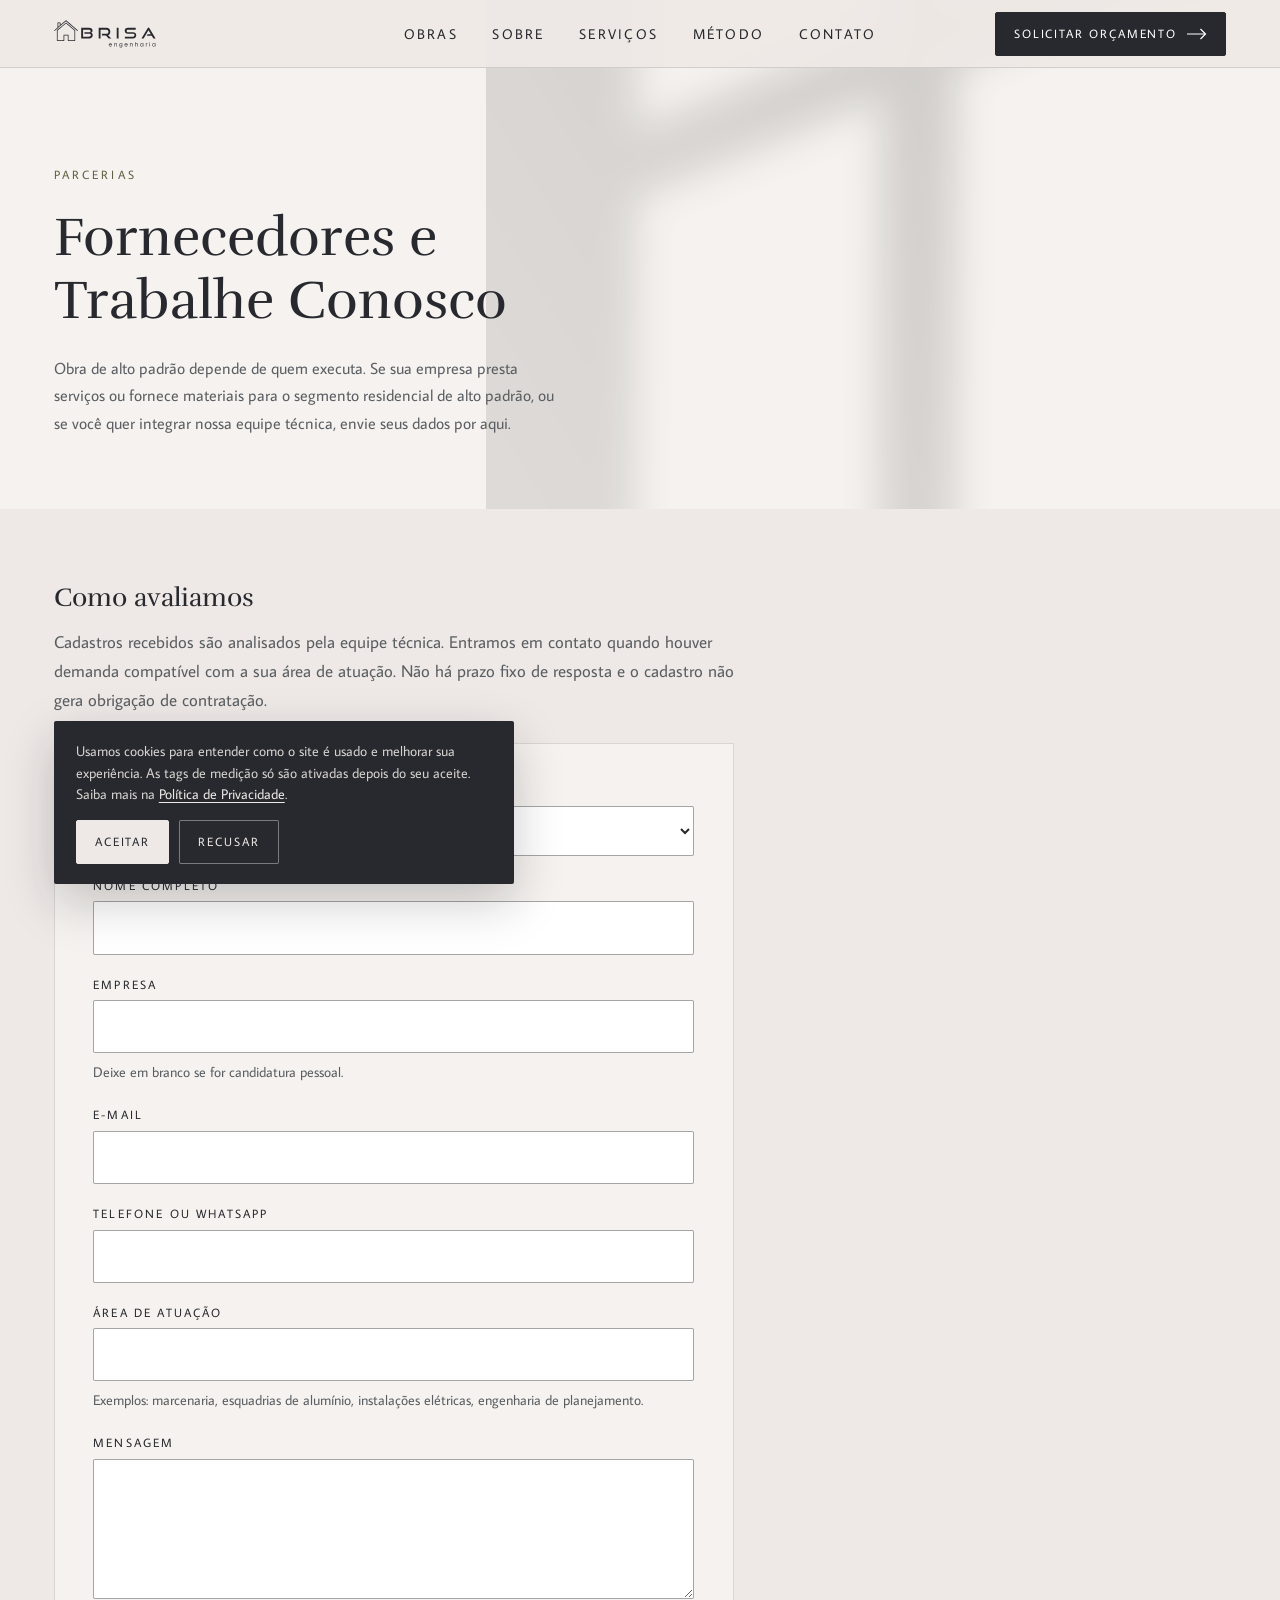
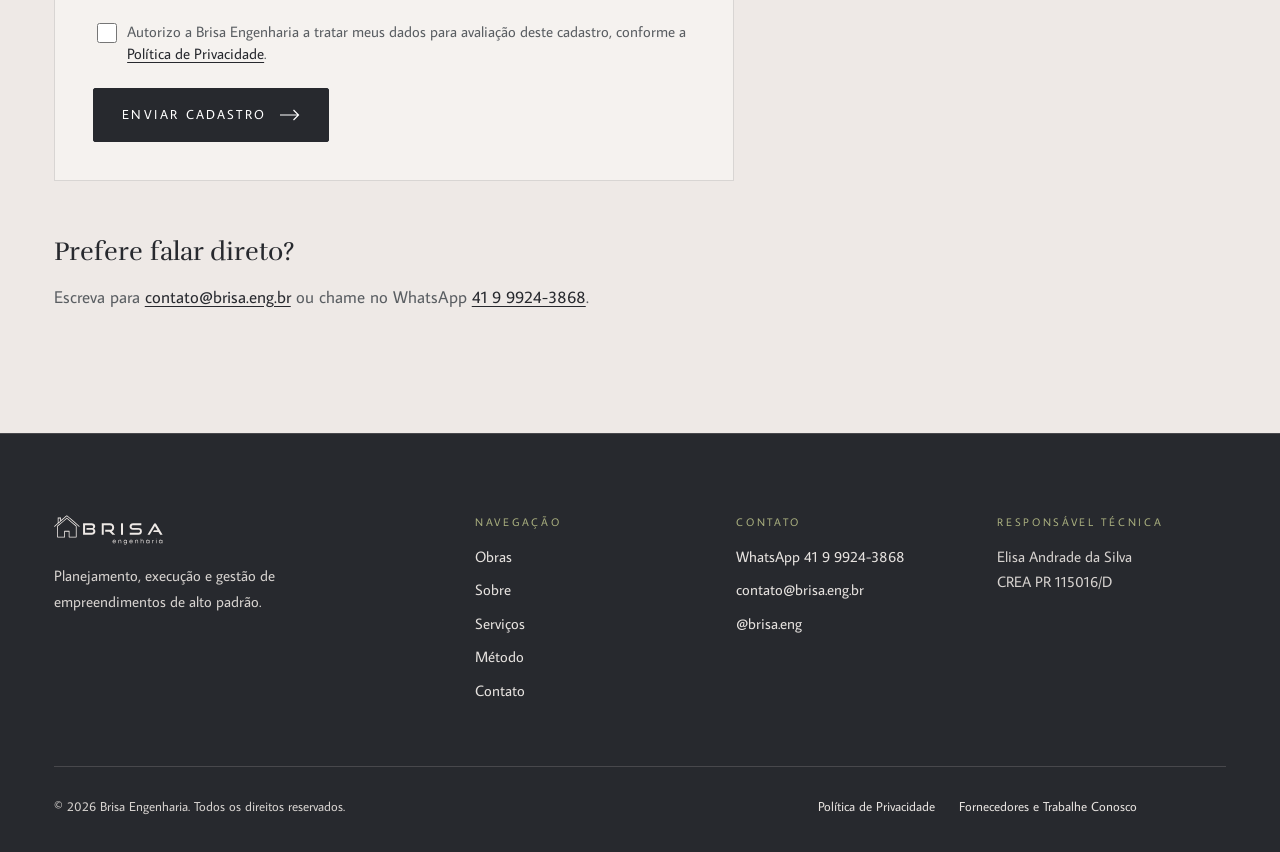
==== commit 5342935d: "Refacao v2 high premium: site refeito do zero apos reprovacao da v1 Direcao "luz de projeto": hero c" ====
--- a/deploy-vercel/fornecedores.html
+++ b/deploy-vercel/fornecedores.html
@@ -3,6 +3,40 @@
 <head>
 <meta charset="utf-8">
 <meta name="viewport" content="width=device-width, initial-scale=1">
+
+<!-- BuildV: consentimento (Google Consent Mode v2) ==========================
+     Vem ANTES do GTM de propósito. O padrão é tudo negado, e o container só
+     libera armazenamento de medição depois do aceite no banner de cookies.
+     A leitura do localStorage é síncrona: quem já aceitou antes entra em
+     granted no primeiro hit, sem perder pageview. -->
+<script>
+window.dataLayer = window.dataLayer || [];
+function gtag(){dataLayer.push(arguments);}
+(function () {
+  var salvo = null;
+  try { salvo = localStorage.getItem("brisa_consent_v1"); } catch (e) { salvo = null; }
+  var ok = salvo === "granted" ? "granted" : "denied";
+  gtag("consent", "default", {
+    ad_storage: ok,
+    ad_user_data: ok,
+    ad_personalization: ok,
+    analytics_storage: ok,
+    functionality_storage: "granted",
+    security_storage: "granted",
+    wait_for_update: 1500
+  });
+})();
+</script>
+<!-- /BuildV: consentimento -->
+
+<!-- BuildV: GTM -->
+<script>(function(w,d,s,l,i){w[l]=w[l]||[];w[l].push({'gtm.start':
+new Date().getTime(),event:'gtm.js'});var f=d.getElementsByTagName(s)[0],
+j=d.createElement(s),dl=l!='dataLayer'?'&l='+l:'';j.async=true;j.src=
+'https://www.googletagmanager.com/gtm.js?id='+i+dl;f.parentNode.insertBefore(j,f);
+})(window,document,'script','dataLayer','GTM-WVG6L4KB');</script>
+<!-- /BuildV: GTM -->
+
 <title>Fornecedores e Trabalhe Conosco · Brisa Engenharia</title>
 <meta name="description" content="Cadastre sua empresa como fornecedora ou envie sua candidatura para trabalhar com a Brisa Engenharia.">
 <link rel="canonical" href="https://www.brisa.eng.br/fornecedores.html">
@@ -13,70 +47,96 @@
 <link rel="stylesheet" href="https://fonts.googleapis.com/css2?family=Rufina:wght@400;700&family=Average+Sans&display=swap">
 <link rel="stylesheet" href="css/styles.css">
 <link rel="stylesheet" href="css/motion.css">
-<script>document.documentElement.setAttribute('data-motion','on')</script>
+<script>
+(function () {
+  if (window.matchMedia && matchMedia("(prefers-reduced-motion: reduce)").matches) return;
+  document.documentElement.setAttribute("data-motion", "on");
+  setTimeout(function () { if (!window.__brisaMotion) document.documentElement.removeAttribute("data-motion"); }, 4000);
+})();
+</script>
 </head>
 <body>
 
+<!-- BuildV: GTM (noscript) -->
+<noscript><iframe src="https://www.googletagmanager.com/ns.html?id=GTM-WVG6L4KB"
+height="0" width="0" style="display:none;visibility:hidden"></iframe></noscript>
+<!-- /BuildV: GTM (noscript) -->
+
 <a class="skip" href="#conteudo">Ir para o conteúdo</a>
 
-<header class="hdr" data-compact="false">
-  <div class="container hdr__in">
-    <a class="brand" href="index.html" aria-label="Brisa Engenharia, ir para a página inicial">
-      <img src="assets/logo/logo-brisa-escuro.svg" width="1280" height="350" alt="Brisa Engenharia">
+<!-- ====================================================== header -->
+<header class="hdr hdr--solid">
+  <div class="wrap hdr__in">
+    <a class="brand" href="index.html" aria-label="Brisa Engenharia, página inicial">
+      <img class="brand__l" src="assets/logo/logo-brisa-claro.svg" width="1280" height="350" alt="">
+      <img class="brand__d" src="assets/logo/logo-brisa-escuro.svg" width="1280" height="350" alt="">
     </a>
+
     <nav class="nav" aria-label="Navegação principal">
       <ul>
-        <li><a href="index.html#sobre">Sobre<span class="mk" aria-hidden="true"></span></a></li>
-        <li><a href="index.html#servicos">Serviços<span class="mk" aria-hidden="true"></span></a></li>
-        <li><a href="index.html#obras">Obras<span class="mk" aria-hidden="true"></span></a></li>
-        <li><a href="index.html#contato">Contato<span class="mk" aria-hidden="true"></span></a></li>
+        <li><a href="index.html#obras">Obras<span class="nav__dot" aria-hidden="true"></span></a></li>
+        <li><a href="index.html#sobre">Sobre<span class="nav__dot" aria-hidden="true"></span></a></li>
+        <li><a href="index.html#servicos">Serviços<span class="nav__dot" aria-hidden="true"></span></a></li>
+        <li><a href="index.html#metodo">Método<span class="nav__dot" aria-hidden="true"></span></a></li>
+        <li><a href="index.html#contato">Contato<span class="nav__dot" aria-hidden="true"></span></a></li>
       </ul>
     </nav>
-    <div class="hdr__cta">
-      <a class="btn btn--ghost btn--sm" data-wa-btn="" href="https://wa.me/5541996241600">
-        Solicitar orçamento
-        <svg viewBox="0 0 16 16" fill="none" aria-hidden="true"><path d="M1 8h13M9.5 3.5 14 8l-4.5 4.5" stroke="currentColor" stroke-width="1.4"/></svg>
+
+    <div class="hdr__end">
+      <a class="btn btn--sm hdr__cta" data-wa-btn href="https://wa.me/5541999243868">
+        <span>Solicitar orçamento</span>
+        <svg class="btn__ar" viewBox="0 0 20 12" fill="none" aria-hidden="true"><path d="M0 6h18.5M13.5 1l5 5-5 5" stroke="currentColor" stroke-width="1.2"/></svg>
       </a>
-    </div>
-    <button class="burger" type="button" aria-expanded="false" aria-controls="menu-mobile" aria-label="Abrir menu">
-      <i aria-hidden="true"></i><i aria-hidden="true"></i><i aria-hidden="true"></i>
-    </button>
+      <button class="burger" type="button" aria-expanded="false" aria-controls="menu" aria-label="Abrir menu">
+        <i></i><i></i>
+      </button>
+    </div>
   </div>
 </header>
 
-<div class="scrim" data-open="false" aria-hidden="true"></div>
-<nav class="drawer" id="menu-mobile" data-open="false" aria-label="Navegação">
-  <ul>
-    <li><a href="index.html">Início</a></li>
-    <li><a href="index.html#sobre">Sobre</a></li>
-    <li><a href="index.html#servicos">Serviços</a></li>
-    <li><a href="index.html#obras">Obras</a></li>
-    <li><a href="index.html#contato">Contato</a></li>
-  </ul>
-  <a class="btn btn--light" data-wa-btn="" href="https://wa.me/5541996241600">Solicitar orçamento</a>
-</nav>
+<div class="drawer" id="menu" data-open="false">
+  <div class="wrap drawer__in">
+    <nav aria-label="Navegação">
+      <ol class="drawer__nav">
+        <li><a href="index.html#obras"><span class="drawer__n">01</span>Obras</a></li>
+        <li><a href="index.html#sobre"><span class="drawer__n">02</span>Sobre</a></li>
+        <li><a href="index.html#servicos"><span class="drawer__n">03</span>Serviços</a></li>
+        <li><a href="index.html#metodo"><span class="drawer__n">04</span>Método</a></li>
+        <li><a href="index.html#contato"><span class="drawer__n">05</span>Contato</a></li>
+      </ol>
+    </nav>
+    <div class="drawer__foot">
+      <a class="btn btn--light" data-wa-btn href="https://wa.me/5541999243868">
+        <span>Solicitar orçamento</span>
+        <svg class="btn__ar" viewBox="0 0 20 12" fill="none" aria-hidden="true"><path d="M0 6h18.5M13.5 1l5 5-5 5" stroke="currentColor" stroke-width="1.2"/></svg>
+      </a>
+      <p class="drawer__contact">
+        <a href="https://wa.me/5541999243868" target="_blank" rel="noopener">41 9 9924-3868</a>
+        <a href="mailto:contato@brisa.eng.br">contato@brisa.eng.br</a>
+      </p>
+    </div>
+  </div>
+</div>
 
 <main id="conteudo">
-
-<section class="ph bg-ink">
-  <span class="dots dots--ink" aria-hidden="true"></span>
-  <div class="container">
-    <p class="eyebrow" data-reveal="up">
-      <span class="rule3" aria-hidden="true"><i></i><i></i><i></i></span>
+<section class="ph">
+  <img class="luz luz--ph" src="assets/luz/luz-008.svg" alt="" aria-hidden="true">
+  <div class="wrap">
+    <p class="label">
       Parcerias
     </p>
-    <h1 class="display">Fornecedores e Trabalhe Conosco</h1>
-    <p class="lede ph__lede">Obra de alto padrão depende de quem executa. Se sua empresa presta
+    <h1>Fornecedores e Trabalhe Conosco</h1>
+    <p class="ph__lede">Obra de alto padrão depende de quem executa. Se sua empresa presta
       serviços ou fornece materiais para o segmento residencial de alto padrão, ou se você quer
       integrar nossa equipe técnica, envie seus dados por aqui.</p>
   </div>
 </section>
 
-<section class="doc bg-bone">
-  <div class="container">
+<section class="doc">
+  <div class="wrap">
     <div class="doc__body">
       <h2>Como avaliamos</h2>
-      <p>Cadastros recebidos são analisados pela coordenação técnica. Entramos em contato quando
+      <p>Cadastros recebidos são analisados pela equipe técnica. Entramos em contato quando
         houver demanda compatível com a sua área de atuação. Não há prazo fixo de resposta e o
         cadastro não gera obrigação de contratação.</p>
 
@@ -132,7 +192,7 @@
 
         <button class="btn" type="submit">
           Enviar cadastro
-          <svg viewBox="0 0 16 16" fill="none" aria-hidden="true"><path d="M1 8h13M9.5 3.5 14 8l-4.5 4.5" stroke="currentColor" stroke-width="1.4"/></svg>
+          <svg class="btn__ar" viewBox="0 0 20 12" fill="none" aria-hidden="true"><path d="M0 6h18.5M13.5 1l5 5-5 5" stroke="currentColor" stroke-width="1.2"/></svg>
         </button>
 
         <p class="form__msg" id="form-msg" role="status" hidden></p>
@@ -140,40 +200,47 @@
 
       <h2>Prefere falar direto?</h2>
       <p>Escreva para <a href="mailto:contato@brisa.eng.br">contato@brisa.eng.br</a> ou chame no
-        WhatsApp <a href="https://wa.me/5541996241600" target="_blank" rel="noopener">41 99624-1600</a>.</p>
+        WhatsApp <a href="https://wa.me/5541999243868" target="_blank" rel="noopener">41 9 9924-3868</a>.</p>
     </div>
   </div>
 </section>
-
 </main>
 
-<footer class="ftr">
-  <img class="ftr__mark" src="assets/logo/simbolo-casa-claro.svg" width="512" height="512" alt="" aria-hidden="true" loading="lazy">
-  <div class="container">
+<!-- ====================================================== rodapé -->
+<footer class="ftr" data-bg="dark">
+  <div class="wrap">
     <div class="ftr__top">
       <div class="ftr__brand">
         <img src="assets/logo/logo-brisa-claro.svg" width="1280" height="350" alt="Brisa Engenharia" loading="lazy">
-        <p>Planejamento e gerenciamento de obras residenciais de alto padrão.</p>
+        <p>Planejamento, execução e gestão de empreendimentos de alto padrão.</p>
       </div>
-      <div class="ftr__nav">
-        <h3>Navegação</h3>
+
+      <nav class="ftr__col" aria-label="Navegação do rodapé">
+        <h2 class="ftr__h">Navegação</h2>
         <ul>
-          <li><a href="index.html">Início</a></li>
+          <li><a href="index.html#obras">Obras</a></li>
+          <li><a href="index.html#sobre">Sobre</a></li>
           <li><a href="index.html#servicos">Serviços</a></li>
-          <li><a href="index.html#obras">Obras</a></li>
+          <li><a href="index.html#metodo">Método</a></li>
           <li><a href="index.html#contato">Contato</a></li>
         </ul>
-      </div>
-      <div class="ftr__contato">
-        <h3>Contato</h3>
+      </nav>
+
+      <div class="ftr__col">
+        <h2 class="ftr__h">Contato</h2>
         <ul>
-          <li><a href="https://wa.me/5541996241600" target="_blank" rel="noopener">WhatsApp 41 99624-1600</a></li>
+          <li><a href="https://wa.me/5541999243868" target="_blank" rel="noopener">WhatsApp 41 9 9924-3868</a></li>
           <li><a href="mailto:contato@brisa.eng.br">contato@brisa.eng.br</a></li>
           <li><a href="https://www.instagram.com/brisa.eng" target="_blank" rel="noopener">@brisa.eng</a></li>
-          <li><span>Elisa Andrade da Silva, CREA PR 115016/D</span></li>
         </ul>
       </div>
-    </div>
+
+      <div class="ftr__col">
+        <h2 class="ftr__h">Responsável técnica</h2>
+        <p>Elisa Andrade da Silva<br>CREA PR 115016/D</p>
+      </div>
+    </div>
+
     <div class="ftr__bot">
       <p>&copy; <span data-year>2026</span> Brisa Engenharia. Todos os direitos reservados.</p>
       <nav aria-label="Links legais">
@@ -184,14 +251,15 @@
   </div>
 </footer>
 
+<!-- ====================================================== cookies (LGPD) -->
 <div class="cookie" data-open="false" role="region" aria-label="Aviso de cookies">
-  <div class="container cookie__in">
+  <div class="cookie__in">
     <p>Usamos cookies para entender como o site é usado e melhorar sua experiência.
-      Você decide: as tags de medição só são ativadas depois do seu aceite.
+      As tags de medição só são ativadas depois do seu aceite.
       Saiba mais na <a href="privacidade.html">Política de Privacidade</a>.</p>
     <div class="cookie__acts">
-      <button class="btn btn--light btn--sm" type="button" data-consent="granted">Aceitar</button>
-      <button class="btn btn--sm btn--outline-dark" type="button" data-consent="denied">Recusar</button>
+      <button class="btn btn--sm btn--light" type="button" data-consent="granted">Aceitar</button>
+      <button class="btn btn--sm btn--ghost-light" type="button" data-consent="denied">Recusar</button>
     </div>
   </div>
 </div>
--- a/deploy-vercel/css/styles.css
+++ b/deploy-vercel/css/styles.css
@@ -1,966 +1,852 @@
 /* =========================================================================
-   Brisa Engenharia — folha de estilo única
-   Paleta e tipografia derivadas da marca real (ver design-system/).
+   Brisa Engenharia · v2 (refação high premium)
+   Paleta e tipografia da marca real. Nenhum pseudo-elemento decorativo:
+   olho-de-seção (.label) é só texto em caixa alta, entreletra e cor.
+   Escala tipográfica e espaçamento usam min(vw, vh): crescem pela MENOR
+   dimensão da janela, para cada seção caber na viewport.
    ========================================================================= */
 
 :root{
-  /* cor */
-  --ink:#27292E;          /* traço do logo (vetor)            */
-  --ink-deep:#1E2024;     /* rodapé                            */
-  --slate:#53575B;        /* banda da capa da apresentação     */
-  --bone:#EEE9E6;         /* IDV: fundos e elementos maiores   */
+  /* marca */
+  --ink:#27292E;
+  --slate:#53575B;
+  --bone:#EEE9E6;
+  --bone-2:#F5F2EF;          /* bone clareado: alterna fundos claros sem cor nova */
   --paper:#FFFFFF;
   --mist:#D9D9D9;
-  --olive:#73784F;        /* headline serifada da apresentação */
-  --olive-ink:#5C6140;    /* acento p/ texto pequeno em claro  */
-  --olive-soft:#A8AE7E;   /* acento sobre ink                  */
+  --olive:#73784F;
+  --olive-ink:#5C6140;
+  --olive-soft:#A8AE7E;
+  --olive-pale:#D0D4B4;      /* olive-soft clareado: numeral pequeno sobre --slate (4,7:1) */
   --muted:#5A5E62;
-  --line:rgba(39,41,46,.16);
-  --line-dark:rgba(238,233,230,.22);
-
-  /* tipografia */
-  /* Rufina: serifada de título, pesos 400 e 700 reais.
-     Average Sans: humanista de corpo, EXISTE SÓ NO PESO 400. Por isso
-     nenhuma regra da sans pede 500/600/700: o navegador responderia com
-     negrito sintético, que engorda o traço de forma irregular e muda de
-     engine para engine. A hierarquia da sans vem de caixa alta, entreletra,
-     tamanho e cor. */
-  --ff-display:"Rufina",Georgia,"Times New Roman",serif;
-  --ff-ui:"Average Sans","Helvetica Neue",Arial,sans-serif;
-  --ff-body:"Average Sans","Helvetica Neue",Arial,sans-serif;
-
-  --fs-display:clamp(2.05rem,5.3vw,3.9rem);
-  --fs-h2:clamp(1.62rem,3.05vw,2.6rem);
-  --fs-h3:clamp(1.06rem,1.42vw,1.24rem);
-  --fs-lede:clamp(1.02rem,1.35vw,1.16rem);
-  --fs-small:.875rem;
-  --fs-eyebrow:.72rem;
-
-  /* ritmo */
-  --pad-sec:clamp(76px,9.6vw,152px);
-  --gap:clamp(28px,3.4vw,56px);
-
-  /* espaco: escala unica. Toda grade da pagina referencia estes tokens, em
-     vez de um clamp proprio. Regra de ouro das grades de cartao: o vao de
-     LINHA e sempre maior que o de COLUNA, senao a legenda de uma linha cola
-     na imagem da linha seguinte. */
-  --sp-1:8px;
-  --sp-2:12px;                     /* tira de imagens colada        */
-  --sp-3:18px;
-  --sp-4:26px;
-  --sp-5:clamp(22px,2.2vw,30px);   /* coluna de grade densa         */
-  --sp-6:clamp(32px,3.6vw,52px);   /* coluna de grade padrao        */
-  --sp-7:clamp(44px,5vw,72px);     /* linha de grade, bloco a bloco */
-  --sp-8:clamp(56px,6.4vw,96px);   /* separacao de bloco maior      */
-
-  /* alvo de toque minimo: WCAG 2.2 SC 2.5.8 pede 24x24 CSS px. Links de
-     navegacao isolados usam 44px, que e o conforto real de dedo. */
-  --alvo:24px;
-  --alvo-conf:44px;
+
+  /* texto sobre escuro */
+  --on-ink:#D6D2CF;          /* corpo sobre --ink        */
+  --on-slate:#E2DEDB;        /* corpo sobre --slate      */
+
+  --line:rgba(39,41,46,.14);
+  --line-d:rgba(238,233,230,.16);
+
+  --ff-display:"Rufina", Georgia, "Times New Roman", serif;
+  --ff-body:"Average Sans", "Helvetica Neue", Arial, sans-serif;
+
+  /* grade */
+  --max:1600px;
+  --gut:clamp(20px, 4.2vw, 72px);
+  --col-gap:clamp(16px, 2vw, 32px);
+  --sec-y:clamp(48px, 9svh, 128px);
+
+  --hdr:84px;
+  --hdr-s:68px;
+
+  /* empilhamento. O widget do Merlin injeta z-index 9999 em runtime; as
+     camadas modais do site ficam ACIMA dele. --z-widget é só referência. */
+  --z-hdr:90;
+  --z-cur:95;
+  --z-widget:9999;
+  --z-cookie:10020;
+  --z-drawer:10041;
+  --z-lb:10060;
+  --z-skip:10080;
+  --z-ld:10090;
+
   --e:cubic-bezier(.16,.84,.28,1);
   --e2:cubic-bezier(.4,0,.2,1);
-  --hdr:88px;
 }
 
 *,*::before,*::after{box-sizing:border-box}
 
 html{
   -webkit-text-size-adjust:100%;
-  scroll-behavior:auto;            /* as âncoras ficam com o motor de scroll */
-  scroll-padding-top:calc(var(--hdr) + 8px);
+  scroll-behavior:auto;            /* as âncoras ficam com o motor (sistema de movimento §4) */
+  scroll-padding-top:calc(var(--hdr-s) + 8px);
 }
 
 body{
   margin:0;
   background:var(--bone);
   color:var(--ink);
-  font:400 1rem/1.72 var(--ff-body);
+  font:400 1.0625rem/1.7 var(--ff-body);
   overflow-x:hidden;
-  overflow-wrap:anywhere;          /* anywhere, não break-word: entra no min-content */
-}
-
-img,svg,video{max-width:100%;height:auto;display:block}
+  overflow-wrap:anywhere;
+  -webkit-font-smoothing:antialiased;
+  -moz-osx-font-smoothing:grayscale;
+  text-rendering:optimizeLegibility;
+}
+
+img,svg,video,picture{max-width:100%;display:block}
+img{height:auto}
 button,input,select,textarea{font:inherit;color:inherit}
 a{color:inherit}
-
-h1,h2,h3,h4{margin:0;font-weight:400;text-wrap:balance}
-p{margin:0}
+h1,h2,h3,h4{margin:0;font-weight:400;text-wrap:balance;overflow-wrap:normal;word-break:normal}
+p,figure,dl,dd{margin:0}
 ul,ol{margin:0;padding:0;list-style:none}
 
 :focus-visible{outline:2px solid var(--olive-ink);outline-offset:3px}
-.bg-dark :focus-visible{outline-color:var(--olive-soft)}
+[data-bg="dark"] :focus-visible,.drawer :focus-visible,.lb :focus-visible,.cookie :focus-visible{outline-color:var(--olive-soft)}
+.hdr:not([data-solid="true"]):not(.hdr--solid) :focus-visible,.hdr[data-menu="open"] :focus-visible{outline-color:var(--paper)}
 
 ::selection{background:var(--olive);color:var(--paper)}
 
+.sr-only{position:absolute!important;width:1px;height:1px;padding:0;margin:-1px;overflow:hidden;clip:rect(0,0,0,0);white-space:nowrap;border:0}
+
 .skip{
-  position:absolute;left:12px;top:-64px;z-index:200;
+  position:fixed;left:12px;top:12px;z-index:var(--z-skip);
+  background:var(--ink);color:var(--paper);padding:12px 18px;border-radius:2px;
+  text-decoration:none;transform:translateY(-200%);transition:transform .3s var(--e2);
+}
+.skip:focus{transform:none}
+
+/* ------------------------------------------------------------------ grade */
+.wrap{
+  width:100%;
+  max-width:var(--max);
+  margin-inline:auto;
+  padding-inline:var(--gut);
+}
+
+/* ------------------------------------------------------------ tipografia */
+.t-hero{
+  font-family:var(--ff-display);
+  font-size:clamp(2.05rem, min(4.1vw, 7vh), 4.25rem);
+  line-height:1.16;
+  letter-spacing:-.012em;
+}
+.t-h2{
+  font-family:var(--ff-display);
+  font-size:clamp(1.8rem, min(3vw, 5.4vh), 3.1rem);
+  line-height:1.2;
+  letter-spacing:-.008em;
+}
+.t-quote{
+  font-family:var(--ff-display);
+  font-size:clamp(1.85rem, min(3.6vw, 6.4vh), 3.75rem);
+  line-height:1.2;
+  letter-spacing:-.01em;
+}
+
+/* olho-de-seção: só texto. Sem traço, sem borda, sem pseudo-elemento. */
+.label{
+  font:400 .75rem/1.4 var(--ff-body);
+  letter-spacing:.26em;
+  text-transform:uppercase;
+  color:var(--olive-ink);
+  margin:0 0 clamp(14px, 2.6vh, 26px);
+}
+.label--light{color:var(--olive-soft)}
+
+strong{font-weight:400;color:var(--ink)}
+
+/* ---------------------------------------------------------------- botões
+   Preenchimento que sobe da base no hover (a luz entrando), seta que anda
+   4px. Sem sombra, canto quase reto. */
+.btn{
+  --b-bg:var(--ink);--b-fg:var(--paper);--b-hv:var(--olive-ink);--b-bd:var(--ink);
+  position:relative;display:inline-flex;align-items:center;justify-content:center;gap:14px;
+  min-height:54px;padding:0 28px;
+  font:400 .8125rem/1 var(--ff-body);letter-spacing:.18em;text-transform:uppercase;
+  text-decoration:none;white-space:nowrap;cursor:pointer;
+  color:var(--b-fg);
+  border:1px solid var(--b-bd);border-radius:2px;
+  background:
+    linear-gradient(var(--b-hv),var(--b-hv)) no-repeat 0 100% / 100% 0,
+    var(--b-bg);
+  transition:background-size .6s var(--e),color .4s var(--e2),border-color .4s var(--e2),transform .2s var(--e2);
+}
+.btn:hover{background-size:100% 100%,auto;border-color:var(--b-hv)}
+.btn:active{transform:scale(.975)}
+.btn__ar{width:20px;height:12px;flex:0 0 auto;transition:transform .6s var(--e)}
+.btn:hover .btn__ar{transform:translateX(4px)}
+
+.btn--light{--b-bg:var(--bone);--b-fg:var(--ink);--b-hv:var(--paper);--b-bd:var(--bone)}
+.btn--ghost-light{--b-bg:transparent;--b-fg:var(--bone);--b-hv:rgba(238,233,230,.12);--b-bd:rgba(238,233,230,.42)}
+.btn--sm{min-height:44px;padding:0 18px;font-size:.75rem;letter-spacing:.16em;gap:10px}
+.btn--lg{min-height:62px;padding:0 36px}
+
+/* link com sublinhado que se desfaz e refaz */
+.lnk{
+  display:inline-block;padding:6px 0;
+  font:400 .8125rem/1.2 var(--ff-body);letter-spacing:.18em;text-transform:uppercase;
+  text-decoration:none;
+  background:linear-gradient(currentColor,currentColor) no-repeat 100% 100% / 100% 1px;
+  transition:background-size .6s var(--e);
+}
+.lnk:hover{background-position:0 100%;background-size:0 1px;animation:lnk-re .9s var(--e) .25s forwards}
+@keyframes lnk-re{to{background-size:100% 1px}}
+.lnk--light{color:var(--paper)}
+
+.icon-btn{
+  width:48px;height:48px;display:grid;place-items:center;flex:0 0 auto;
+  border:1px solid rgba(238,233,230,.3);border-radius:50%;
+  background:transparent;color:inherit;cursor:pointer;
+  transition:background .35s var(--e2),color .35s var(--e2),border-color .35s var(--e2);
+}
+.icon-btn svg{width:18px;height:18px}
+.icon-btn:hover{background:var(--bone);color:var(--ink);border-color:var(--bone)}
+
+/* luz de janela (_patterns/overlay-luz-de-janelas), camada de acabamento */
+.luz{position:absolute;pointer-events:none;user-select:none;max-width:none}
+
+/* ================================================================ header */
+.hdr{
+  position:fixed;top:0;left:0;right:0;z-index:var(--z-hdr);
+  height:var(--hdr);color:var(--paper);
+  border-bottom:1px solid transparent;
+  transition:background-color .5s var(--e2),color .5s var(--e2),height .5s var(--e2),border-color .5s var(--e2);
+}
+.hdr[data-solid="true"]{
+  height:var(--hdr-s);color:var(--ink);
+  background-color:rgba(238,233,230,.9);
+  -webkit-backdrop-filter:blur(14px) saturate(1.15);backdrop-filter:blur(14px) saturate(1.15);
+  border-bottom-color:var(--line);
+}
+.hdr__in{
+  height:100%;
+  display:grid;grid-template-columns:1fr auto 1fr;align-items:center;column-gap:24px;
+}
+
+.brand{
+  justify-self:start;position:relative;display:block;
+  height:32px;aspect-ratio:1280/350;
+  transition:height .5s var(--e2);
+}
+.brand img{position:absolute;inset:0;width:100%;height:100%;transition:opacity .45s var(--e2)}
+.brand__d{opacity:0}
+.hdr[data-solid="true"] .brand{height:28px}
+.hdr[data-solid="true"] .brand__l{opacity:0}
+.hdr[data-solid="true"] .brand__d{opacity:1}
+
+.nav ul{display:flex;align-items:center;gap:clamp(22px, 2.7vw, 48px)}
+.nav a{
+  position:relative;display:inline-block;padding:12px 0;
+  font:400 .875rem/1 var(--ff-body);letter-spacing:.16em;text-transform:uppercase;
+  text-decoration:none;color:inherit;
+  transition:opacity .3s var(--e2);
+}
+.nav a:hover{opacity:.72}
+.nav__dot{
+  position:absolute;left:50%;bottom:2px;width:4px;height:4px;border-radius:50%;
+  background:currentColor;transform:translateX(-50%) scale(0);
+  transition:transform .45s var(--e);
+}
+.nav a[aria-current="true"] .nav__dot{transform:translateX(-50%) scale(1)}
+
+.hdr__end{justify-self:end;display:flex;align-items:center;gap:10px}
+.hdr .hdr__cta{--b-bg:transparent;--b-fg:currentColor;--b-hv:rgba(255,255,255,.14);--b-bd:rgba(255,255,255,.5)}
+.hdr[data-solid="true"] .hdr__cta{--b-bg:var(--ink);--b-fg:var(--paper);--b-hv:var(--olive-ink);--b-bd:var(--ink)}
+
+.burger{
+  display:none;width:46px;height:46px;padding:0;border:0;background:none;cursor:pointer;
+  position:relative;color:inherit;
+}
+.burger i{
+  position:absolute;left:11px;right:11px;height:1px;background:currentColor;
+  transition:transform .5s var(--e),top .5s var(--e);
+}
+.burger i:first-child{top:19px}
+.burger i:last-child{top:26px}
+.burger[aria-expanded="true"] i:first-child{top:22.5px;transform:rotate(45deg)}
+.burger[aria-expanded="true"] i:last-child{top:22.5px;transform:rotate(-45deg)}
+
+/* menu aberto: o header sobe acima do drawer para o X ficar clicável */
+.hdr[data-menu="open"]{z-index:calc(var(--z-drawer) + 1);color:var(--bone);background-color:transparent;border-bottom-color:transparent;-webkit-backdrop-filter:none;backdrop-filter:none}
+.hdr[data-menu="open"] .brand__l{opacity:1}
+.hdr[data-menu="open"] .brand__d{opacity:0}
+
+/* ================================================================ drawer */
+.drawer{
+  position:fixed;inset:0;z-index:var(--z-drawer);
+  background:var(--ink);color:var(--bone);
+  clip-path:inset(0 0 100% 0);visibility:hidden;
+  transition:clip-path .8s var(--e),visibility 0s .8s;
+}
+.drawer[data-open="true"]{clip-path:inset(0 0 0 0);visibility:visible;transition:clip-path .8s var(--e)}
+.drawer__in{
+  height:100%;display:flex;flex-direction:column;justify-content:space-between;
+  padding-top:calc(var(--hdr) + 3vh);padding-bottom:max(28px, env(safe-area-inset-bottom));
+  overflow-y:auto;
+}
+.drawer__nav a{
+  display:flex;align-items:baseline;gap:18px;padding:9px 0;
+  font:400 clamp(2rem, min(8.6vw, 6.4vh), 3.2rem)/1.12 var(--ff-display);
+  text-decoration:none;color:var(--bone);
+}
+.drawer__n{font:400 .75rem/1 var(--ff-body);letter-spacing:.2em;color:var(--olive-soft);min-width:2.2em}
+.drawer__foot{display:grid;gap:22px;padding-top:28px}
+.drawer__foot .btn{justify-self:start}
+.drawer__contact{display:grid;gap:6px;font-size:1rem;color:var(--on-ink)}
+.drawer__contact a{text-decoration:none}
+
+/* ================================================================== hero */
+.hero{
+  position:relative;height:100svh;min-height:540px;
+  background:var(--ink);color:var(--paper);overflow:hidden;
+}
+.hero__media{position:absolute;inset:0;overflow:hidden}
+.hero__media picture,.hero__media img{width:100%;height:100%}
+.hero__media img{object-fit:cover;object-position:50% 38%}
+.hero__veil{
+  position:absolute;inset:0;pointer-events:none;
+  background:
+    linear-gradient(180deg, rgba(22,24,28,.76) 0%, rgba(22,24,28,.52) 11%, rgba(22,24,28,0) 28%),
+    linear-gradient(0deg, rgba(22,24,28,.86) 0%, rgba(22,24,28,.55) 28%, rgba(22,24,28,.12) 58%, rgba(22,24,28,0) 72%),
+    linear-gradient(90deg, rgba(22,24,28,.34) 0%, rgba(22,24,28,0) 58%);
+}
+.hero__in{
+  position:relative;z-index:2;height:100%;
+  display:grid;grid-template-columns:repeat(12,minmax(0,1fr));column-gap:var(--col-gap);
+  align-content:end;
+  padding-bottom:clamp(28px, 7svh, 84px);
+}
+.hero__h{grid-column:1 / span 11;margin-bottom:clamp(22px, 4.4svh, 44px)}
+.hero__h .ln{display:block;overflow:hidden;padding-bottom:.1em;margin-bottom:-.1em}
+.hero__h .ln > span{display:inline-block}
+.hero__aside{
+  grid-column:1 / -1;
+  display:flex;align-items:flex-end;justify-content:space-between;gap:24px 40px;flex-wrap:wrap;
+  padding-top:clamp(18px, 3svh, 28px);
+  border-top:1px solid rgba(255,255,255,.22);
+}
+.hero__lede{
+  max-width:36ch;
+  font-size:clamp(1rem, min(1.3vw, 2.3vh), 1.1875rem);line-height:1.55;
+  color:rgba(255,255,255,.92);
+}
+.hero__acts{display:flex;align-items:center;gap:28px;flex-wrap:wrap}
+/* a bolha do Merlin (72px, fixa no canto) não pode cobrir o link */
+@media (min-width:641px){.hero__acts{margin-right:clamp(64px, 6vw, 92px)}}
+
+/* ================================================================= obras */
+.obras{background:var(--bone);padding-block:var(--sec-y)}
+.obras__h{margin-bottom:clamp(18px, 4svh, 44px)}
+.obras__grid{
+  display:grid;grid-template-columns:repeat(3,minmax(0,1fr));column-gap:var(--col-gap);
+  align-items:start;
+}
+.obra:nth-child(2){margin-top:clamp(14px, 5svh, 56px)}
+
+.obra__btn{
+  position:relative;display:block;width:100%;padding:0;margin:0;border:0;background:none;
+  color:inherit;text-align:left;cursor:pointer;
+}
+.obra__btn:focus-visible{outline-offset:6px}
+.obra__fig{
+  position:relative;display:block;overflow:hidden;background:var(--mist);
+  height:min(54svh, 36vw);
+}
+.obra__fig picture,.obra__fig img{width:100%;height:100%}
+.obra__fig img{object-fit:cover;transform:scale(1.001);transition:transform 1.4s var(--e)}
+.obra__btn:hover .obra__fig img{transform:scale(1.045)}
+
+.obra__cap{
+  position:absolute;left:0;right:0;bottom:0;
+  display:grid;gap:5px;padding:clamp(16px, 2vw, 26px);
+  color:var(--paper);
+  background:linear-gradient(0deg, rgba(22,24,28,.9) 0%, rgba(22,24,28,.74) 52%, rgba(22,24,28,0) 100%);
+  padding-top:clamp(48px, 5vw, 72px);
+  opacity:0;transform:translateY(12px);
+  transition:opacity .5s var(--e2),transform .8s var(--e);
+}
+.obra__btn:hover .obra__cap,.obra__btn:focus-visible .obra__cap{opacity:1;transform:none}
+.obra__n{font:400 .7rem/1 var(--ff-body);letter-spacing:.24em;color:#E6E9D3}
+.obra__t{font:400 clamp(1.15rem, 1.5vw, 1.4rem)/1.25 var(--ff-display)}
+.obra__m{font-size:.8125rem;line-height:1.4;color:rgba(255,255,255,.88)}
+
+/* toque não tem hover: a identificação fica visível */
+@media (hover:none){
+  .obra__cap{opacity:1;transform:none}
+}
+
+/* ================================================================= sobre */
+.sobre{position:relative;overflow:hidden;background:var(--bone-2);padding-block:var(--sec-y)}
+.luz--sobre{inset:-10% -6% auto auto;width:78%;height:120%;object-fit:cover;mix-blend-mode:multiply;opacity:.36}
+.sobre__grid{
+  position:relative;
+  display:grid;grid-template-columns:repeat(12,minmax(0,1fr));column-gap:var(--col-gap);
+  align-items:center;
+}
+.sobre__txt{grid-column:1 / span 6}
+.sobre__h{max-width:15ch}
+.sobre__p{
+  max-width:44ch;margin-top:clamp(14px, 2.8vh, 28px);
+  font-size:clamp(1rem, min(1.2vw, 2.1vh), 1.125rem);color:var(--muted);
+}
+.trio{
+  display:flex;flex-wrap:wrap;gap:14px clamp(24px, 3.2vw, 56px);
+  margin-top:clamp(22px, 4.6vh, 48px);padding-top:clamp(16px, 2.8vh, 26px);
+  border-top:1px solid var(--line);
+}
+.trio li{font:400 clamp(1.02rem, min(1.25vw, 2.2vh), 1.2rem)/1.3 var(--ff-display)}
+.trio__n{display:block;margin-bottom:6px;font:400 .7rem/1 var(--ff-body);letter-spacing:.22em;color:var(--olive-ink)}
+.assina{display:grid;gap:4px;margin-top:clamp(22px, 4.6vh, 48px)}
+.assina__nome{font:400 1.25rem/1.3 var(--ff-display)}
+.assina__cargo{font-size:.8125rem;letter-spacing:.12em;text-transform:uppercase;color:var(--muted)}
+
+.sobre__fig{grid-column:8 / -1;overflow:hidden;height:min(74svh, 780px);background:var(--mist)}
+.sobre__fig img{width:100%;height:100%;object-fit:cover}
+
+/* ================================================================= faixa */
+.faixa{
+  position:relative;display:flex;align-items:flex-end;overflow:hidden;
+  height:min(90svh, 56vw);min-height:420px;
   background:var(--ink);color:var(--paper);
-  padding:12px 18px;font:400 var(--fs-small)/1 var(--ff-ui);
-  transition:top .2s var(--e2);
-}
-.skip:focus{top:12px}
-
-/* titulo que existe so para a arvore de acessibilidade: da nome a secao do
-   diptico, que visualmente nao tem cabecalho */
-.sr-only{
-  position:absolute;width:1px;height:1px;padding:0;margin:-1px;
-  overflow:hidden;clip:rect(0 0 0 0);white-space:nowrap;border:0;
-}
-
-/* ---------------------------------------------------------------- layout */
-
-.container{
-  width:100%;
-  max-width:1200px;
-  margin:0 auto;
-  padding:0 24px;
-}
-
-section{position:relative}
-.sec{padding:var(--pad-sec) 0}
-
-.bg-bone{background:var(--bone)}
-.bg-paper{background:var(--paper)}
-.bg-slate{background:var(--slate);color:var(--paper)}
-.bg-ink{background:var(--ink);color:var(--bone)}
-
-/* ------------------------------------------- assinatura: escadinha de 3 filetes
-   Três <span> REAIS (nunca ::before) — requisito do cliente e do design system. */
-
-.rule3{
-  display:inline-flex;flex-direction:column;justify-content:center;gap:4px;
-  width:24px;flex:0 0 24px;margin-right:14px;
-}
-.rule3 i{
-  display:block;height:1.5px;background:var(--olive);
-  transform-origin:left center;
-}
-.bg-slate .rule3 i,.bg-ink .rule3 i{background:var(--olive-soft)}
-
-.eyebrow{
+}
+.faixa__media{position:absolute;inset:0;overflow:hidden}
+.faixa__media img{position:absolute;left:0;top:-9%;width:100%;height:118%;object-fit:cover}
+.faixa__veil{
+  position:absolute;inset:0;
+  background:
+    linear-gradient(0deg, rgba(22,24,28,.8) 0%, rgba(22,24,28,.42) 45%, rgba(22,24,28,.2) 100%),
+    linear-gradient(90deg, rgba(22,24,28,.3) 0%, rgba(22,24,28,0) 60%);
+}
+.faixa__in{position:relative;z-index:2;padding-block:clamp(40px, 9svh, 110px)}
+.faixa__q{max-width:22ch}
+
+/* ============================================================== serviços */
+.serv{
+  display:grid;grid-template-columns:minmax(0,5fr) minmax(0,6fr);
+  background:var(--bone);
+  min-height:min(100svh, 980px);
+}
+.serv__media{position:relative;overflow:hidden;background:var(--mist)}
+.serv__media img{
+  position:absolute;inset:0;width:100%;height:100%;object-fit:cover;
+  opacity:0;transform:scale(1.06);
+  transition:opacity 1s var(--e2),transform 1.8s var(--e);
+}
+.serv__media img.is-on{opacity:1;transform:scale(1)}
+
+.serv__body{
+  display:flex;flex-direction:column;justify-content:center;
+  padding-block:var(--sec-y);
+  padding-left:clamp(32px, 6vw, 112px);
+  padding-right:max(var(--gut), calc((100vw - var(--max)) / 2 + var(--gut)));
+}
+.serv__h{max-width:24ch;font-size:clamp(1.65rem, min(2.6vw, 4.6vh), 2.6rem)}
+
+.svc{margin-top:clamp(18px, 4vh, 40px);border-top:1px solid var(--line)}
+.svc__it{border-bottom:1px solid var(--line)}
+.svc__btn{
+  width:100%;display:grid;grid-template-columns:56px 1fr 16px;align-items:center;gap:0 8px;
+  padding:clamp(11px, min(1.6vw, 2.2vh), 22px) 0;margin:0;border:0;background:none;cursor:pointer;text-align:left;
+  font:400 clamp(1.12rem, min(1.55vw, 2.7vh), 1.45rem)/1.25 var(--ff-display);
+  color:var(--muted);
+  transition:color .4s var(--e2);
+}
+.svc__btn:hover,.svc__it.is-open .svc__btn{color:var(--ink)}
+.svc__n{font:400 .72rem/1 var(--ff-body);letter-spacing:.22em;color:var(--olive-ink)}
+.svc__ic{position:relative;width:14px;height:14px;justify-self:end}
+.svc__ic i{position:absolute;left:0;top:50%;width:14px;height:1px;background:currentColor;transition:transform .5s var(--e)}
+.svc__ic i:last-child{transform:rotate(90deg)}
+.svc__it.is-open .svc__ic i:last-child{transform:rotate(0)}
+
+.svc__pn{display:grid;grid-template-rows:0fr;transition:grid-template-rows .7s var(--e)}
+.svc__it.is-open .svc__pn{grid-template-rows:1fr}
+.svc__pi{overflow:hidden;padding-left:64px;visibility:hidden;transition:visibility 0s .7s}
+.svc__it.is-open .svc__pi{visibility:visible;transition:visibility 0s}
+.svc__pi p{max-width:46ch;padding-bottom:16px;color:var(--muted);font-size:clamp(.97rem, min(1.1vw, 2vh), 1.0625rem)}
+.svc__tags{display:flex;flex-wrap:wrap;gap:8px;padding-bottom:20px}
+.svc__tags li{
+  padding:8px 13px;border:1px solid rgba(39,41,46,.22);border-radius:2px;
+  font:400 .72rem/1 var(--ff-body);letter-spacing:.18em;text-transform:uppercase;
+}
+.svc__list{columns:2;column-gap:28px;padding-bottom:20px}
+.svc__list li{
+  break-inside:avoid;padding:3px 0 3px 16px;font-size:.95rem;line-height:1.45;
+  background:radial-gradient(circle, var(--olive) 0 2px, transparent 2.6px) no-repeat 0 .62em / 6px 6px;
+}
+.serv__cta{margin-top:clamp(22px, 4.4vh, 44px)}
+
+/* ================================================================ método */
+.metodo{position:relative;background:var(--slate);color:var(--bone)}
+.metodo__stick{position:relative;overflow:hidden;padding-block:var(--sec-y)}
+.metodo[data-pin="on"] .metodo__stick{
+  position:sticky;top:0;height:100vh;padding-block:0;
   display:flex;align-items:center;
-  font:400 var(--fs-eyebrow)/1.2 var(--ff-ui);
-  letter-spacing:.26em;text-transform:uppercase;
-  color:var(--olive-ink);
-  margin-bottom:22px;
-}
-.bg-slate .eyebrow,.bg-ink .eyebrow{color:var(--bone)}
-
-/* -------------------------------------------------------------- tipografia */
-
-.display{
-  font-family:var(--ff-display);font-weight:400;
-  /* 1.28 e nao 1.18: a Rufina tem ascendente e descendente mais longos que a
-     serifada anterior, e em 1.18 o vao de tinta entre duas linhas caiu para
-     6,5px. O alvo e o vao medido, nao a razao: em 1.28 volta para ~12px. */
-  line-height:1.28;letter-spacing:-.004em;
-}
-h1.display{font-size:var(--fs-display);hyphens:auto}
-h2.display{font-size:var(--fs-h2)}
-
-.lede{
-  font-size:var(--fs-lede);line-height:1.62;color:var(--muted);
-  max-width:62ch;
-}
-.bg-slate .lede,.bg-ink .lede{color:var(--mist)}
-
-.prose p{max-width:62ch;color:var(--muted)}
-.prose p + p{margin-top:1.05em}
-.prose strong,p strong{
-  /* Average Sans nao tem peso 700. Pedir negrito aqui geraria traço
-     sintetico. A enfase vem do salto de cor (muted -> ink, mais de 2x de
-     luminancia) somado a um respiro de entreletra. O <strong> segue no
-     HTML, então a enfase chega igual em leitor de tela. */
-  font-weight:400;color:var(--ink);letter-spacing:.008em;
-}
-.bg-slate .prose strong,.bg-ink .prose strong,
-.bg-slate p strong,.bg-ink p strong{color:var(--paper)}
-
-.small{font:400 var(--fs-small)/1.6 var(--ff-ui);color:var(--muted)}
-.bg-slate .small,.bg-ink .small{color:var(--mist)}
-
-.num{
-  font:400 clamp(1.75rem,2.9vw,2.45rem)/1 var(--ff-ui);
-  letter-spacing:.02em;color:var(--olive-ink);
-  font-variant-numeric:tabular-nums;
-}
-.bg-ink .num,.bg-slate .num{color:var(--olive-soft)}
-
-/* ------------------------------------------------------------------ botões */
-
-.btn{
-  display:inline-flex;align-items:center;gap:12px;
-  padding:15px 30px;border-radius:999px;              /* pill do IDV p8 */
-  border:1px solid var(--ink);background:var(--ink);color:var(--paper);
-  font:400 .8rem/1 var(--ff-ui);letter-spacing:.16em;text-transform:uppercase;
-  text-decoration:none;cursor:pointer;
-  transition:background .3s var(--e2),color .3s var(--e2),border-color .3s var(--e2);
-}
-.btn:hover{background:var(--olive-ink);border-color:var(--olive-ink)}
-.btn:active{transform:scale(.985)}
-.btn svg{width:15px;height:15px;flex:0 0 15px;transition:transform .3s var(--e2)}
-.btn:hover svg{transform:translateX(4px)}
-
-.btn--ghost{background:transparent;color:var(--ink);border-color:rgba(39,41,46,.4)}
-.btn--ghost:hover{background:var(--ink);color:var(--paper);border-color:var(--ink)}
-
-.btn--light{background:var(--paper);color:var(--ink);border-color:var(--paper)}
-.btn--light:hover{background:var(--olive-soft);border-color:var(--olive-soft);color:var(--ink)}
-
-.btn--sm{padding:14px 24px;font-size:.7rem;min-height:var(--alvo-conf)}
-
-.btn--outline-dark{background:transparent;color:var(--bone);border-color:rgba(238,233,230,.42)}
-.btn--outline-dark:hover{background:rgba(238,233,230,.14);border-color:var(--bone);color:var(--paper)}
-
-.linkline{
-  display:inline-flex;align-items:center;gap:10px;
-  font:400 var(--fs-small)/1 var(--ff-ui);letter-spacing:.08em;
-  text-decoration:none;color:var(--ink);
-  border-bottom:1px solid var(--olive);
-  padding:8px 0 6px;min-height:var(--alvo);  /* WCAG 2.5.8 */
-  transition:color .3s var(--e2),border-color .3s var(--e2);
-}
-.linkline:hover{color:var(--olive-ink)}
-.bg-ink .linkline,.bg-slate .linkline{color:var(--paper);border-color:var(--olive-soft)}
-.bg-ink .linkline:hover,.bg-slate .linkline:hover{color:var(--olive-soft)}
-
-/* ------------------------------------------------------------------ header */
-
-.hdr{
-  position:fixed;inset:0 0 auto 0;z-index:90;
-  background:var(--bone);
-  border-bottom:1px solid var(--line);
-  transition:height .4s var(--e2),background .4s var(--e2);
-}
-.hdr__in{
-  height:var(--hdr);display:flex;align-items:center;gap:24px;
-  transition:height .4s var(--e2);
-}
-.hdr[data-compact="true"] .hdr__in{height:64px}
-.hdr[data-compact="true"]{background:rgba(238,233,230,.94);backdrop-filter:blur(10px)}
-
-.brand{display:flex;align-items:center;flex:0 0 auto;text-decoration:none}
-.brand img{height:44px;width:auto;transition:height .4s var(--e2)}
-.hdr[data-compact="true"] .brand img{height:36px}
-
-.nav{margin-inline:auto}
-.nav ul{display:flex;align-items:center;gap:clamp(14px,2vw,34px)}
-.nav a{
-  position:relative;display:block;padding:8px 2px;
-  font:400 .74rem/1 var(--ff-ui);letter-spacing:.15em;text-transform:uppercase;
-  text-decoration:none;color:var(--ink);
-  transition:color .3s var(--e2);
-}
-.nav a .mk{
-  position:absolute;left:50%;bottom:0;height:2px;width:100%;
-  transform:translateX(-50%) scaleX(0);transform-origin:center;
-  background:var(--olive);transition:transform .38s var(--e);
-}
-.nav a:hover{color:var(--olive-ink)}
-.nav a:hover .mk,.nav a[aria-current="true"] .mk{transform:translateX(-50%) scaleX(1)}
-
-.hdr__cta{flex:0 0 auto}
-
-.burger{
-  display:none;flex-direction:column;justify-content:center;gap:5px;
-  width:46px;height:40px;padding:0 9px;flex:0 0 auto;
-  background:none;border:1px solid rgba(39,41,46,.28);border-radius:999px;cursor:pointer;
-}
-.burger i{display:block;height:1.5px;background:var(--ink);transition:transform .35s var(--e),opacity .2s}
-.burger[aria-expanded="true"] i:nth-child(1){transform:translateY(6.5px) rotate(45deg)}
-.burger[aria-expanded="true"] i:nth-child(2){opacity:0}
-.burger[aria-expanded="true"] i:nth-child(3){transform:translateY(-6.5px) rotate(-45deg)}
-
-.drawer{
-  position:fixed;inset:0 0 0 auto;width:min(84vw,352px);z-index:95;
+}
+.luz--metodo{inset:0;width:100%;height:100%;object-fit:cover;mix-blend-mode:multiply;opacity:.55}
+.metodo__in{position:relative}
+.metodo__head{
+  display:grid;grid-template-columns:repeat(12,minmax(0,1fr));column-gap:var(--col-gap);
+  align-items:end;margin-bottom:clamp(32px, 8vh, 88px);
+}
+.metodo__head .label{grid-column:1 / -1;color:var(--mist)}
+.metodo__h{grid-column:1 / span 7;max-width:17ch}
+.metodo__p{grid-column:9 / -1;max-width:36ch;color:var(--on-slate);font-size:clamp(.97rem, min(1.1vw, 2vh), 1.0625rem)}
+
+.trilho{position:relative;height:1px;background:rgba(238,233,230,.24);margin-bottom:clamp(22px, 4vh, 40px)}
+.trilho__fill{position:absolute;inset:0;background:var(--bone);transform-origin:0 50%;transform:scaleX(var(--p, 1))}
+
+.etapas{display:grid;grid-template-columns:repeat(6,minmax(0,1fr));column-gap:var(--col-gap)}
+.etapa__n{
+  display:block;margin-bottom:clamp(10px, 2.4vh, 24px);
+  font:400 clamp(1.6rem, min(2.4vw, 4.2vh), 2.5rem)/1 var(--ff-display);color:var(--olive-pale);
+}
+.etapa__t{margin-bottom:8px;font:400 clamp(1.08rem, min(1.35vw, 2.4vh), 1.35rem)/1.2 var(--ff-display)}
+.etapa p{max-width:22ch;font-size:.9375rem;line-height:1.55;color:var(--on-slate)}
+
+/* =========================================================== compromisso */
+.comp{background:var(--bone);padding-block:var(--sec-y)}
+.comp__grid{
+  display:grid;grid-template-columns:repeat(12,minmax(0,1fr));column-gap:var(--col-gap);
+  align-items:center;
+}
+.comp__txt{grid-column:1 / span 6}
+.comp__h{max-width:17ch}
+.pilares{margin-top:clamp(18px, 4vh, 40px);border-top:1px solid var(--line)}
+.pilares li{
+  display:grid;grid-template-columns:minmax(0,.8fr) minmax(0,1.5fr);gap:6px 24px;align-items:baseline;
+  padding:clamp(11px, 1.9vh, 18px) 0;border-bottom:1px solid var(--line);
+}
+.pilares h3{font:400 clamp(1.05rem, min(1.3vw, 2.3vh), 1.25rem)/1.3 var(--ff-display)}
+.pilares p{font-size:.95rem;line-height:1.5;color:var(--muted)}
+.comp__cta{margin-top:clamp(22px, 4.4vh, 44px)}
+
+.comp__fig{grid-column:8 / -1;position:relative;height:min(76svh, 780px)}
+.comp__a,.comp__b{position:absolute;overflow:hidden;background:var(--mist);display:block}
+.comp__a{top:0;right:0;width:76%;height:76%}
+.comp__b{left:0;bottom:10%;width:52%;aspect-ratio:4/3;outline:clamp(8px, .9vw, 14px) solid var(--bone)}
+.comp__a img,.comp__b img{width:100%;height:100%;object-fit:cover}
+.comp__cap{
+  position:absolute;right:0;bottom:0;width:44%;
+  font-size:.875rem;line-height:1.5;color:var(--muted);
+}
+.comp__capt{display:block;margin-bottom:4px;font:400 1.05rem/1.3 var(--ff-display);color:var(--ink)}
+
+/* ======================================================= contato (CTA) */
+.cta{
+  position:relative;overflow:hidden;background:var(--ink);color:var(--bone);
+  padding-block:clamp(72px, 16svh, 190px);
+}
+.luz--cta{inset:-12% -6%;width:112%;height:124%;object-fit:cover;filter:invert(1);mix-blend-mode:screen;opacity:.09}
+.cta__grid{
+  position:relative;
+  display:grid;grid-template-columns:repeat(12,minmax(0,1fr));column-gap:var(--col-gap);
+  align-items:end;
+}
+.cta__txt{grid-column:1 / span 7}
+.cta__h{max-width:14ch}
+.cta__p{max-width:40ch;margin-top:clamp(14px, 2.6vh, 24px);color:var(--on-ink);font-size:clamp(1rem, min(1.2vw, 2.1vh), 1.125rem)}
+.cta__end{
+  grid-column:8 / -1;justify-self:end;
+  display:grid;justify-items:end;gap:clamp(26px, 5vh, 48px);
+}
+.contatos{display:grid;gap:14px;text-align:right}
+.contatos div{display:grid;gap:3px}
+.contatos dt{font:400 .7rem/1.3 var(--ff-body);letter-spacing:.24em;text-transform:uppercase;color:var(--olive-soft)}
+.contatos a{font:400 1.125rem/1.35 var(--ff-display);text-decoration:none;color:var(--bone);transition:opacity .3s}
+.contatos a:hover{opacity:.72}
+
+/* ================================================================ rodapé */
+.ftr{
+  background:var(--ink);color:var(--on-ink);
+  border-top:1px solid var(--line-d);
+  padding-top:clamp(52px, 9vh, 96px);padding-bottom:28px;
+  font-size:.9375rem;
+}
+.ftr__top{display:grid;grid-template-columns:1.7fr repeat(3,minmax(0,1fr));gap:36px 32px;padding-bottom:clamp(36px, 7vh, 64px)}
+.ftr__brand img{height:30px;width:auto;margin-bottom:18px}
+.ftr__brand p{max-width:30ch}
+.ftr__h{margin-bottom:14px;font:400 .7rem/1.3 var(--ff-body);letter-spacing:.24em;text-transform:uppercase;color:var(--olive-soft)}
+.ftr__col ul{display:grid;gap:8px}
+.ftr__col a{text-decoration:none;color:#E6E2DF;transition:opacity .3s}
+.ftr__col a:hover{opacity:.72}
+.ftr__bot{
+  display:flex;justify-content:space-between;align-items:center;gap:12px 24px;flex-wrap:wrap;
+  padding-top:22px;border-top:1px solid var(--line-d);font-size:.8125rem;
+}
+.ftr__bot nav{display:flex;gap:10px 24px;flex-wrap:wrap}
+/* espaço da bolha do Merlin no canto */
+.ftr__bot{padding-right:clamp(0px, 7vw, 96px)}
+@media (max-width:640px){.ftr__bot{padding-right:0;padding-bottom:72px}}
+.ftr__bot a{text-decoration:none;color:#E6E2DF;display:inline-block;padding:6px 0}
+.ftr__bot a:hover{text-decoration:underline;text-underline-offset:4px}
+
+/* ======================================================= cursor das obras */
+.cur{
+  position:fixed;left:0;top:0;z-index:var(--z-cur);
+  width:92px;height:92px;margin:-46px 0 0 -46px;border-radius:50%;
+  display:grid;place-items:center;pointer-events:none;
+  background:var(--bone);color:var(--ink);
+  opacity:0;transform:translate3d(-200px,-200px,0) scale(.4);
+  transition:opacity .35s var(--e2);
+}
+.cur__t{font:400 .68rem/1 var(--ff-body);letter-spacing:.2em;text-transform:uppercase}
+.cur[data-on="true"]{opacity:1}
+
+/* ============================================================== lightbox */
+.lb{
+  position:fixed;inset:0;z-index:var(--z-lb);
+  display:grid;grid-template-rows:auto minmax(0,1fr);
+  background:rgba(22,24,28,.97);color:var(--bone);
+  opacity:0;visibility:hidden;
+  transition:opacity .5s var(--e2),visibility 0s .5s;
+}
+.lb[data-open="true"]{opacity:1;visibility:visible;transition:opacity .5s var(--e2)}
+.lb__bar{display:grid;grid-template-columns:1fr auto auto;align-items:center;gap:24px;padding:16px var(--gut)}
+.lb__title{font:400 1.25rem/1.3 var(--ff-display)}
+.lb__sub{font-size:.8125rem;color:var(--on-ink)}
+.lb__count{font:400 .75rem/1 var(--ff-body);letter-spacing:.22em;font-variant-numeric:tabular-nums}
+.lb__stage{position:relative;display:grid;place-items:center;min-height:0;padding:0 calc(var(--gut) + 64px) clamp(20px, 4vh, 40px)}
+.lb__stage img{max-width:100%;max-height:calc(100svh - 120px);width:auto;height:auto;object-fit:contain;transition:opacity .35s var(--e2)}
+.lb__stage img.is-swap{opacity:0}
+.lb__nav{position:absolute;top:50%;margin-top:-24px}
+.lb__nav--prev{left:var(--gut)}
+.lb__nav--next{right:var(--gut)}
+.lb__nav[hidden]{display:none}
+
+/* ================================================================ cookies */
+/* canto inferior esquerdo (o direito é da bolha do Merlin). Só aparece no
+   primeiro scroll, quando o texto do hero já subiu: nunca nasce em cima dele. */
+.cookie{
+  position:fixed;left:var(--gut);bottom:16px;z-index:var(--z-cookie);
+  width:min(460px, calc(100vw - 2 * var(--gut)));
   background:var(--ink);color:var(--bone);
-  padding:104px 30px 40px;
-  transform:translateX(101%);
-  /* visibility:hidden tira o menu fechado da ordem de tabulação */
-  visibility:hidden;
-  transition:transform .5s var(--e),visibility .5s;
-  overflow-y:auto;
-}
-.drawer[data-open="true"]{transform:translateX(0);visibility:visible}
-.drawer ul{display:flex;flex-direction:column;gap:2px}
-.drawer a{
-  display:block;padding:15px 0;border-bottom:1px solid var(--line-dark);
-  font:400 .92rem/1 var(--ff-ui);letter-spacing:.1em;text-transform:uppercase;
-  text-decoration:none;
-}
-.drawer .btn{margin-top:30px;width:100%;justify-content:center}
-.scrim{
-  position:fixed;inset:0;z-index:94;background:rgba(30,32,36,.5);
-  opacity:0;visibility:hidden;transition:opacity .4s var(--e2),visibility .4s;
-}
-.scrim[data-open="true"]{opacity:1;visibility:visible}
-
-/* -------------------------------------------------------------------- hero
-   Arquitetura da capa da própria marca: foto limpa em cima, banda de
-   assinatura sólida ancorada na base (sem véu por cima do texto). */
-
-.hero{min-height:100svh;display:flex;flex-direction:column;padding-top:var(--hdr)}
-
-.hero__media{
-  position:relative;flex:1 1 auto;
-  min-height:clamp(260px,58vh,680px);       /* a foto ganha a primeira tela */
-  overflow:hidden;background:var(--mist);
-}
-.hero__media img{
-  position:absolute;inset:0;width:100%;height:100%;object-fit:cover;object-position:50% 42%;
-}
-.hero__credit{
-  position:absolute;right:16px;bottom:14px;z-index:2;
-  padding:7px 14px;border-radius:999px;
-  background:rgba(24,26,29,.84);color:var(--paper);
-  font:400 .68rem/1 var(--ff-ui);letter-spacing:.1em;text-transform:uppercase;
-}
-
-.hero__band{                    /* recebe .bg-slate no HTML: herda cor de texto do contexto escuro */
-  padding:clamp(30px,3.6vw,50px) 0 clamp(34px,4vw,54px);
-}
-.hero__grid{
-  display:grid;grid-template-columns:minmax(0,1.62fr) minmax(0,1fr);
-  gap:var(--sp-6);align-items:end;
-}
-/* dimensionado para caber UMA frase por linha na coluna do hero */
-.hero h1{color:var(--paper);font-size:clamp(1.6rem,4.5vw,2.42rem);line-height:1.28}
-.hero h1 span{display:block}
-.hero .eyebrow{color:var(--bone)}
-.hero__aside{display:flex;flex-direction:column;gap:22px;align-items:flex-start}
-.hero__aside .lede{max-width:36ch}
-.hero__phone{
-  display:inline-flex;align-items:center;gap:9px;text-decoration:none;
-  font:400 .82rem/1 var(--ff-ui);letter-spacing:.1em;color:var(--bone);
-  min-height:var(--alvo);                    /* WCAG 2.5.8 */
-  padding:5px 0;
-}
-.hero__phone svg{width:16px;height:16px;flex:0 0 16px}
-.hero__phone:hover{color:var(--paper)}
-
-/* -------------------------------------------------------------------- sobre */
-
-.sobre__grid{
-  display:grid;grid-template-columns:minmax(0,1.18fr) minmax(0,.82fr);
-  gap:var(--sp-8);align-items:start;
-}
-.sobre h2{max-width:21ch;margin-bottom:26px}
-
-.attrs{
-  display:grid;grid-template-columns:repeat(3,minmax(0,1fr));
-  margin-top:34px;border-top:1px solid var(--line);
-}
-.attrs li{
-  min-width:0;padding:18px 18px 0 0;
-  font:400 .74rem/1.5 var(--ff-ui);letter-spacing:.09em;text-transform:uppercase;
-  color:var(--ink);
-  border-right:1px solid var(--line);
-}
-.attrs li:last-child{border-right:0;padding-right:0}
-
-.crea{margin-top:24px}
-
-.framed{margin:0}
-.framed__box{position:relative}
-/* a moldura deslocada é irmã da imagem: fica FORA do clip da cortina e
-   não desce até a legenda (o inset é relativo ao box da imagem, não ao figure) */
-.framed .frame{
-  position:absolute;inset:16px -16px -16px 16px;z-index:0;
-  border:1px solid var(--olive);pointer-events:none;
-}
-.framed__img{position:relative;z-index:1;overflow:hidden}
-.framed__img img{width:100%;aspect-ratio:3/4;object-fit:cover;background:var(--mist)}
-.framed figcaption{
-  margin-top:34px;font:400 var(--fs-small)/1.5 var(--ff-ui);color:var(--muted);
-}
-
-/* --------------------------------------------------------- faixa de imagem */
-
-.band{position:relative;overflow:hidden;isolation:isolate;background:var(--ink)}
-.band__bg{position:absolute;inset:-12% 0;z-index:0;will-change:transform}
-.band__bg img{width:100%;height:100%;object-fit:cover}
-.band__veil{
-  position:absolute;inset:0;z-index:1;
-  background:linear-gradient(90deg,rgba(24,26,29,.86) 0%,rgba(24,26,29,.72) 48%,rgba(24,26,29,.5) 100%);
-}
-.band__in{
-  position:relative;z-index:2;
-  padding:clamp(100px,13.5vw,214px) 0;
-}
-.band q{quotes:none;display:block}
-.band q::before,.band q::after{content:none}
-.band .display{color:var(--paper);max-width:21ch;font-size:clamp(1.72rem,3.7vw,2.95rem)}
-.band .lede{color:var(--bone);margin-top:22px;max-width:52ch}
-
-/* ----------------------------------------------------------------- serviços */
-
-.sechead{max-width:50ch;margin-bottom:clamp(40px,5vw,72px)}
-.sechead .lede{margin-top:20px}
-
-.svc{
-  display:grid;grid-template-columns:repeat(2,minmax(0,1fr));
-  gap:var(--sp-8) var(--sp-7);          /* linha > coluna, era 63 contra 72 */
-}
-.svc__item{min-width:0;padding-top:22px;position:relative}
-.svc__item .top{
-  position:absolute;left:0;top:0;height:1px;width:100%;
-  background:var(--olive);transform-origin:left center;
-}
-.svc__item h3{
-  /* Rufina: e o h3 do titulo de servico, e "Header: Rufina" vale para todo
-     nivel de cabecalho. Na sans de peso unico ele ficava indistinguivel do
-     paragrafo logo abaixo. */
-  font:400 var(--fs-h3)/1.35 var(--ff-display);letter-spacing:0;
-  color:var(--ink);margin:14px 0 11px;
-}
-.svc__item p{color:var(--muted);max-width:46ch}
-.svc__item .num{display:block}
-
-/* -------------------------------------------------------- nossa forma de atuar */
-
-.atuar{position:relative;background:var(--paper)}
-.atuar__fig{margin:0;position:relative;overflow:hidden;background:var(--mist)}
-.atuar__fig img{width:100%;height:100%;min-height:260px;object-fit:cover}
-.atuar__body{padding:var(--pad-sec) 0}
-.atuar h2{max-width:17ch;margin-bottom:24px}
-
-/* ≥981px: a foto sangra até a borda esquerda da tela; o texto continua
-   ancorado no mesmo container do header (coluna 2 do grid interno). */
-@media (min-width:981px){
-  .atuar__fig{position:absolute;left:0;top:0;bottom:0;width:45%;z-index:1}
-  .atuar__inner{display:grid;grid-template-columns:47% minmax(0,1fr)}
-  .atuar__body{grid-column:2;padding-left:clamp(30px,4vw,70px)}
-}
-
-.chain{
-  display:flex;flex-wrap:wrap;margin-top:36px;
-  border-top:1px solid var(--line);padding-top:20px;
-}
-.chain li{
-  min-width:0;padding:2px 0 2px 13px;margin-right:13px;
-  border-left:2px solid var(--olive);
-  font:400 .69rem/1.4 var(--ff-ui);letter-spacing:.11em;text-transform:uppercase;
-  color:var(--ink);
-}
-@media (min-width:981px){
-  .chain{display:grid;grid-template-columns:repeat(5,minmax(0,1fr))}
-  .chain li{margin-right:0;padding-right:8px}
-}
-
-/* -------------------------------------------------------------- compromisso */
-
-.dots{
-  position:absolute;inset:0;z-index:0;pointer-events:none;
-  background-image:radial-gradient(rgba(238,233,230,.11) 1px,transparent 1px);
-  background-size:22px 22px;
-}
-.dots--ink{background-image:radial-gradient(rgba(168,174,126,.14) 1px,transparent 1px)}
-
-.compromisso{position:relative;overflow:hidden}
-.compromisso .container{position:relative;z-index:1}
-.compromisso h2{color:var(--paper);max-width:23ch}
-
-.pillars{
-  display:grid;grid-template-columns:repeat(5,minmax(0,1fr));
-  margin-top:clamp(42px,5vw,72px);
-  border-top:1px solid var(--line-dark);
-}
-.pillars li{
-  min-width:0;padding:28px 26px 0 0;
-  border-right:1px solid var(--line-dark);
-}
-.pillars li:last-child{border-right:0;padding-right:0}
-.pillars h3{
-  font:400 .8rem/1.3 var(--ff-ui);letter-spacing:.13em;text-transform:uppercase;
-  color:var(--paper);margin-bottom:12px;
-}
-.pillars p{font-size:.92rem;line-height:1.62;color:var(--mist)}
-
-/* ----------------------------------------------------------------- processo */
-
-.proc{position:relative;padding-left:clamp(22px,3.6vw,54px)}
-.proc__track{
-  position:absolute;left:0;top:6px;bottom:6px;width:1px;
-  background:var(--line);
-}
-.proc__fill{
-  position:absolute;left:0;top:0;width:1px;height:100%;
-  background:var(--olive);transform-origin:top center;
-  transform:scaleY(var(--p,0));
-}
-.proc__list{display:block}
-.proc__item{
-  display:grid;grid-template-columns:minmax(0,238px) minmax(0,1fr);
-  gap:clamp(14px,3vw,44px);align-items:baseline;
-  padding:clamp(24px,3vw,36px) 0;
-  border-bottom:1px solid var(--line);
-}
-.proc__item:first-child{padding-top:0}
-.proc__item:last-child{border-bottom:0;padding-bottom:0}
-.proc__head{display:flex;align-items:baseline;gap:16px;min-width:0}
-.proc__head h3{
-  font:400 var(--fs-h3)/1.3 var(--ff-display);letter-spacing:0;
-  color:var(--ink);
-}
-.proc__item p{color:var(--muted);max-width:56ch}
-
-/* ------------------------------------------------------------------- obras */
-
-/* placa: imagem sozinha em largura total, sem texto por cima. Abre a secao
-   de obras. A secao perde o padding de cima porque a placa encosta na
-   anterior; o respiro entra depois da imagem. */
-.obras{padding-top:0}
-.plate{
-  width:100%;overflow:hidden;background:var(--mist);
-  margin-bottom:var(--pad-sec);
-}
-.plate img{
-  width:100%;height:clamp(220px,38vw,540px);object-fit:cover;
-  will-change:transform;
-}
-
-.grid3{
-  display:grid;grid-template-columns:repeat(3,minmax(0,1fr));
-  /* linha 2,4x a coluna: e o que separa a legenda de uma linha da imagem
-     da linha seguinte. Era 34 contra 30, praticamente igual. */
-  gap:var(--sp-7) var(--sp-5);
-}
-
-.obra{position:relative;display:block;width:100%;min-width:0}
-.obra__btn{
-  position:absolute;inset:0;width:100%;height:100%;
-  background:none;border:0;padding:0;cursor:pointer;
-  font:inherit;color:inherit;z-index:4;
-}
-.obra__btn:focus-visible{outline:2px solid var(--olive-ink);outline-offset:4px}
-.obra__fig{position:relative;margin:0;overflow:hidden;background:var(--mist)}
-.obra__fig img{
-  width:100%;aspect-ratio:3/4;object-fit:cover;
-  transition:transform 1.1s var(--e);
-}
-.obra:hover .obra__fig img,
-.obra:has(.obra__btn:focus-visible) .obra__fig img{transform:scale(1.045)}
-.obra__ring{
-  position:absolute;inset:12px;z-index:2;border:1px solid rgba(238,233,230,.72);
-  opacity:0;transform:scale(1.04);
-  transition:opacity .45s var(--e2),transform .55s var(--e);
-  pointer-events:none;
-}
-.obra:hover .obra__ring,
-.obra:has(.obra__btn:focus-visible) .obra__ring{opacity:1;transform:scale(1)}
-.obra__zoom{
-  position:absolute;right:14px;top:14px;z-index:3;
-  width:38px;height:38px;border-radius:999px;
-  display:grid;place-items:center;
-  background:rgba(30,32,36,.62);color:var(--paper);
-  opacity:0;transform:translateY(-6px);
-  transition:opacity .4s var(--e2),transform .4s var(--e);
-}
-.obra:hover .obra__zoom,
-.obra:has(.obra__btn:focus-visible) .obra__zoom{opacity:1;transform:translateY(0)}
-.obra__zoom svg{width:16px;height:16px}
-
-.obra__meta{padding-top:16px}
-.obra__status{
-  display:inline-block;
-  font:400 .66rem/1 var(--ff-ui);letter-spacing:.16em;text-transform:uppercase;
-  color:var(--olive-ink);margin-bottom:9px;
-}
-.obra__meta h3{
-  font:400 1.14rem/1.32 var(--ff-display);letter-spacing:0;color:var(--ink);
-}
-.obra__sub{
-  margin-top:7px;display:flex;flex-wrap:wrap;gap:6px 12px;
-  font:400 .8rem/1.5 var(--ff-ui);color:var(--muted);
-}
-.obra__sub .dot{color:var(--olive-ink)}
-
-/* ---------------------------------------------------------------- essência */
-
-.essencia__h{max-width:21ch;margin-bottom:clamp(34px,4vw,56px)}
-.eyebrow--tight{margin-bottom:6px}
-.essencia__grid{
-  display:grid;grid-template-columns:minmax(0,1fr) minmax(0,1fr);
-  gap:var(--sp-8);align-items:start;
-}
-.mv{padding-left:clamp(20px,2.4vw,32px);border-left:1px solid var(--olive)}
-.mv + .mv{margin-top:clamp(30px,3.4vw,44px)}
-.mv h3{
-  font:400 .76rem/1 var(--ff-ui);letter-spacing:.2em;text-transform:uppercase;
-  color:var(--olive-ink);margin-bottom:14px;
-}
-.mv p{color:var(--muted);max-width:50ch}
-
-.vals{
-  display:grid;grid-template-columns:repeat(2,minmax(0,1fr));
-  column-gap:var(--sp-5);
-}
-.vals li{
-  min-width:0;padding:15px 0;border-bottom:1px solid var(--line);
-  font:400 .92rem/1.4 var(--ff-ui);letter-spacing:.02em;
-  display:flex;align-items:baseline;gap:12px;
-}
-.vals .ix{
-  font:400 .68rem/1.6 var(--ff-ui);color:var(--olive-ink);
-  font-variant-numeric:tabular-nums;flex:0 0 auto;
-}
-
-/* ----------------------------------------------------------------- contato */
-
-.contato{position:relative;overflow:hidden}
-.contato .container{position:relative;z-index:1}
-.contato__grid{
-  display:grid;grid-template-columns:minmax(0,1.06fr) minmax(0,.94fr);
-  gap:var(--sp-8);align-items:start;
-}
-.contato h2{color:var(--paper);max-width:19ch;margin-bottom:22px}
-
-.steps{position:relative;padding-left:38px;margin-top:clamp(34px,4vw,48px)}
-.steps__track{position:absolute;left:11px;top:10px;bottom:10px;width:1px;background:var(--line-dark)}
-.steps__fill{
-  position:absolute;left:11px;top:10px;width:1px;height:calc(100% - 20px);
-  background:var(--olive-soft);transform-origin:top center;
-  transform:scaleY(0);transition:transform 1.35s var(--e) .12s;
-}
-.steps[data-on="true"] .steps__fill{transform:scaleY(1)}
-.steps__list{display:block}
-.steps li{position:relative;padding-bottom:28px}
-.steps li:last-child{padding-bottom:0}
-.steps li .bullet{
-  position:absolute;left:-38px;top:2px;
-  width:23px;height:23px;border-radius:999px;
-  border:1px solid var(--olive-soft);
-  display:grid;place-items:center;
-  font:400 .64rem/1 var(--ff-ui);color:var(--olive-soft);
-  background:var(--ink);
-}
-.steps li h3{
-  font:400 1.02rem/1.38 var(--ff-display);letter-spacing:0;
-  color:var(--paper);margin-bottom:5px;
-}
-.steps li p{color:var(--mist);font-size:.94rem;max-width:44ch}
-.steps li{opacity:0;transform:translateY(14px);transition:opacity .8s var(--e),transform .8s var(--e)}
-.steps[data-on="true"] li{opacity:1;transform:none}
-.steps[data-on="true"] li:nth-child(1){transition-delay:.18s}
-.steps[data-on="true"] li:nth-child(2){transition-delay:.38s}
-.steps[data-on="true"] li:nth-child(3){transition-delay:.58s}
-
-.card-contato a{
-  display:inline-flex;align-items:center;min-height:var(--alvo);
-  padding:3px 0;
-}
-.card-contato{
-  background:rgba(238,233,230,.06);
-  border:1px solid var(--line-dark);
-  padding:clamp(26px,3vw,40px);
-}
-.card-contato dl{margin:0;display:grid;gap:0}
-.card-contato .row{padding:16px 0;border-bottom:1px solid var(--line-dark)}
-.card-contato .row:last-child{border-bottom:0;padding-bottom:0}
-.card-contato .row:first-child{padding-top:0}
-.card-contato dt{
-  font:400 .66rem/1 var(--ff-ui);letter-spacing:.18em;text-transform:uppercase;
-  color:var(--olive-soft);margin-bottom:8px;
-}
-.card-contato dd{margin:0;font:400 1rem/1.5 var(--ff-ui);color:var(--paper)}
-.card-contato dd a{text-decoration:none;border-bottom:1px solid transparent;transition:border-color .3s}
-.card-contato dd a:hover{border-color:var(--olive-soft)}
-.card-contato .btn{margin-top:28px;width:100%;justify-content:center}
-
-/* ------------------------------------------------------------------ rodapé */
-
-.ftr{background:var(--ink-deep);color:var(--bone);position:relative;overflow:hidden}
-.ftr__mark{
-  position:absolute;right:-40px;bottom:-70px;width:min(320px,42vw);
-  opacity:.05;z-index:0;pointer-events:none;
-}
-.ftr .container{position:relative;z-index:1}
-.ftr__top{
-  display:grid;grid-template-columns:minmax(0,1.2fr) minmax(0,.8fr) minmax(0,1fr);
-  gap:var(--sp-7);
-  padding:clamp(56px,6vw,86px) 0 clamp(34px,4vw,50px);
-}
-.ftr__brand img{height:56px;width:auto}
-.ftr__brand p{margin-top:18px;font:400 var(--fs-small)/1.6 var(--ff-ui);color:var(--mist);max-width:30ch}
-.ftr h3{
-  font:400 .66rem/1 var(--ff-ui);letter-spacing:.2em;text-transform:uppercase;
-  color:var(--olive-soft);margin-bottom:18px;
-}
-.ftr__nav a,.ftr__contato a{
-  /* alvo de 44px: sao links de navegacao isolados, nao links dentro de frase,
-     entao a excecao "inline" da 2.5.8 nao se aplica a eles. */
-  display:inline-flex;align-items:center;min-height:var(--alvo-conf);
-  text-decoration:none;
-  font:400 .92rem/1.4 var(--ff-ui);color:var(--bone);
-  border-bottom:1px solid transparent;transition:border-color .3s,color .3s;
-}
-.ftr__nav li,.ftr__contato li{margin-bottom:0}
-.ftr__contato li span{min-height:var(--alvo-conf);display:flex;align-items:center}
-.ftr__nav a:hover,.ftr__contato a:hover{color:var(--paper);border-color:var(--olive-soft)}
-.ftr__contato li span{display:block;font:400 .92rem/1.4 var(--ff-ui);color:var(--mist)}
-
-.ftr__bot{
-  border-top:1px solid var(--line-dark);
-  padding:14px 0 22px;
-  display:flex;flex-wrap:wrap;gap:4px 26px;align-items:center;justify-content:space-between;
-  font:400 .8rem/1.5 var(--ff-ui);color:var(--mist);
-}
-.ftr__bot nav{display:flex;flex-wrap:wrap;gap:0 22px}
-.ftr__bot a{
-  display:inline-flex;align-items:center;min-height:var(--alvo);
-  text-decoration:none;color:var(--mist);border-bottom:1px solid transparent;
-}
-.ftr__bot a:hover{color:var(--bone);border-color:var(--olive-soft)}
-
-
-/* -------------------------------------------------------- duo de imagens
-   Diptico em largura total: duas fotos grandes coladas, de borda a borda da
-   tela. As legendas descem para o container, alinhadas com todo o resto da
-   pagina (a imagem sangra, o texto nunca). Sem 100vw: a secao ja e block e
-   ocupa 100% sem contar a barra de rolagem. */
-
-.duo{padding-bottom:0}
-.duo__pair{
-  display:grid;grid-template-columns:repeat(2,minmax(0,1fr));
-  gap:2px;width:100%;
-}
-.duo__cell{display:block;overflow:hidden;background:var(--mist);min-width:0}
-.duo__cell img{
-  width:100%;aspect-ratio:4/5;object-fit:cover;
-  will-change:transform;
-}
-.duo__legend{
-  display:grid;grid-template-columns:repeat(2,minmax(0,1fr));
-  gap:var(--sp-6);
-  padding-top:var(--sp-4);padding-bottom:var(--pad-sec);
-}
-.duo__legend span{
-  display:block;max-width:42ch;
-  font:400 var(--fs-small)/1.6 var(--ff-ui);color:var(--muted);
-}
-
-/* ---------------------------------------------------------- feed instagram */
-
-.feed__head{
-  display:flex;flex-wrap:wrap;align-items:flex-end;justify-content:space-between;
-  gap:20px 32px;margin-bottom:clamp(36px,4.2vw,58px);
-}
-.feed__h{max-width:19ch}
-.feed__link{flex:0 0 auto}
-
-/* a tira sangra de borda a borda, com vao de 2px entre as pecas: o feed
-   vira uma faixa de imagem, nao quatro cartoes soltos no container.
-   A tira e 26px mais larga que a tela e recuada 13px: a deriva horizontal
-   do scroll (+/-11px) corre dentro dessa folga e nunca abre uma faixa vazia
-   na borda. O overflow escondido na secao garante que nada seja pintado
-   fora, mesmo se a folga mudar. */
-.feed{overflow:hidden;padding-bottom:0}
-.feed__grid{
-  display:grid;grid-template-columns:repeat(4,minmax(0,1fr));
-  gap:2px;width:calc(100% + 26px);margin-left:-13px;
-}
-.feed__grid li{min-width:0}
-.feed__grid a{
-  display:block;position:relative;overflow:hidden;background:var(--mist);
-}
-.feed__grid img{
-  width:100%;aspect-ratio:4/5;object-fit:cover;
-  transition:transform 1s var(--e);
-}
-.feed__grid a:hover img,
-.feed__grid a:focus-visible img{transform:scale(1.05)}
-
-/* ---------------------------------------------------------------- lightbox */
-
-
-.lb{
-  position:fixed;inset:0;z-index:140;display:none;
-  background:rgba(24,26,29,.95);
-}
-.lb[data-open="true"]{display:grid;grid-template-rows:auto minmax(0,1fr)}
-.lb__bar{
-  display:flex;align-items:center;justify-content:space-between;gap:16px;
-  padding:16px clamp(14px,3vw,30px);color:var(--bone);
-}
-.lb__title{font:400 .84rem/1.4 var(--ff-ui);letter-spacing:.06em;min-width:0}
-.lb__count{font:400 .78rem/1 var(--ff-ui);letter-spacing:.14em;color:var(--olive-soft);font-variant-numeric:tabular-nums}
-.lb__stage{
-  position:relative;display:grid;place-items:center;
-  padding:0 clamp(10px,6vw,74px) clamp(20px,3.4vw,38px);min-height:0;
-}
-.lb__stage img{
-  max-width:100%;max-height:100%;width:auto;height:auto;object-fit:contain;
-}
-.icon-btn{
-  width:46px;height:46px;border-radius:999px;flex:0 0 46px;
-  display:grid;place-items:center;cursor:pointer;
-  background:rgba(238,233,230,.08);border:1px solid rgba(238,233,230,.3);color:var(--bone);
-  transition:background .3s var(--e2)}
-.icon-btn:hover{background:rgba(238,233,230,.2)}
-.icon-btn svg{width:18px;height:18px}
-.lb__nav{
-  position:absolute;top:50%;transform:translateY(-50%);z-index:2;
-}
-.lb__nav--prev{left:clamp(6px,2vw,20px)}
-.lb__nav--next{right:clamp(6px,2vw,20px)}
-
-/* ---------------------------------------------------------- banner cookies */
-
-.cookie{
-  position:fixed;left:0;right:0;bottom:0;z-index:120;
-  background:var(--ink);color:var(--bone);
-  border-top:1px solid var(--line-dark);
-  transform:translateY(102%);transition:transform .6s var(--e);
-}
-.cookie[data-open="true"]{transform:translateY(0)}
-.cookie__in{
-  display:flex;flex-wrap:wrap;gap:18px 30px;align-items:center;justify-content:space-between;
-  padding:20px 0 22px;
-}
-.cookie p{font:400 .86rem/1.6 var(--ff-body);color:var(--mist);max-width:64ch}
-.cookie p a{color:var(--bone)}
-.cookie__acts{display:flex;flex-wrap:wrap;gap:10px}
-
-/* ------------------------------------------------------- páginas internas */
-
-.ph{padding:calc(var(--hdr) + clamp(52px,6vw,90px)) 0 clamp(38px,4vw,56px);position:relative;overflow:hidden}
-.ph .container{position:relative;z-index:1}
-.ph h1{color:var(--paper);font-size:clamp(2rem,4.6vw,3.2rem)}
-.ph .lede{margin-top:16px;color:var(--mist)}
-.ph__lede{max-width:56ch}
-.doc{padding:clamp(50px,6vw,86px) 0}
-.doc__back{margin-top:34px}
-/* 74ch resolvia com a Chivo; Average Sans tem ch 17% mais largo, e a mesma
-   caixa passou de ~78 para ~92 caracteres por linha. 62ch devolve ~74. */
-.doc__body{max-width:62ch}
-/* cabecalho das paginas internas tambem em Rufina: na sans de peso unico o
-   h2 nao se separava do paragrafo, mesmo problema dos h3 da home */
-.doc__body h2{font:400 1.34rem/1.34 var(--ff-display);letter-spacing:0;margin:40px 0 12px;color:var(--ink)}
+  padding:20px 22px;border-radius:2px;
+  box-shadow:0 18px 50px rgba(22,24,28,.22);
+  opacity:0;visibility:hidden;transform:translateY(16px);
+  transition:opacity .5s var(--e2),transform .7s var(--e),visibility 0s .5s;
+}
+.cookie[data-open="true"]{opacity:1;visibility:visible;transform:none;transition:opacity .5s var(--e2),transform .7s var(--e)}
+.cookie p{font-size:.875rem;line-height:1.55;color:var(--on-ink)}
+.cookie a{color:var(--bone);text-underline-offset:3px}
+.cookie__acts{display:flex;flex-wrap:wrap;gap:10px;margin-top:14px}
+
+/* ================================================== widget do Merlin, na paleta
+   O vendor injeta o próprio <style> DEPOIS desta folha: aqui !important é a
+   ferramenta certa. O disco vai para --ink e o PNG verde do vendor dá lugar
+   ao glifo do WhatsApp em branco, desenhado como imagem de fundo do próprio
+   botão (sem pseudo-elemento). */
+.merlin-button.merlin-button-popup{
+  background:var(--ink) url("data:image/svg+xml,%3Csvg xmlns='http://www.w3.org/2000/svg' viewBox='0 0 24 24'%3E%3Cpath fill='%23fff' d='M17.472 14.382c-.297-.149-1.758-.867-2.03-.967-.273-.099-.471-.148-.67.15-.197.297-.767.966-.966 1.164-.198.198-.396.223-.693.074-.297-.149-1.255-.462-2.39-1.475-.883-.788-1.48-1.761-1.653-2.059-.173-.297-.018-.458.13-.606.134-.133.347-.446.52-.644.174-.198.232-.34.347-.567.116-.226.058-.421-.024-.567-.082-.145-.62-1.612-.85-2.204-.223-.582-.457-.5-.633-.51-.163-.008-.348-.01-.53-.01-.183 0-.48.069-.73.343-.25.274-.958.936-.958 2.283 0 1.347.98 2.65 1.117 2.831.137.182 1.928 3.086 4.75 4.216 2.822 1.13 2.822.753 3.33.706.507-.047 1.639-.67 1.87-1.317.232-.646.232-1.2.163-1.317-.07-.116-.256-.186-.553-.335zm-5.421 7.403h-.004a9.87 9.87 0 01-5.031-1.378l-.361-.214-3.741.982.998-3.648-.235-.374a9.86 9.86 0 01-1.51-5.26c.001-5.45 4.436-9.884 9.888-9.884 2.64 0 5.122 1.03 6.988 2.898a9.825 9.825 0 012.893 6.994c-.003 5.45-4.437 9.884-9.885 9.884zm8.413-18.297A11.815 11.815 0 0012.05 0C5.495 0 .16 5.335.157 11.892c0 2.096.547 4.142 1.588 5.945L0 24l6.305-1.654a11.882 11.882 0 005.683 1.448h.005c6.554 0 11.89-5.335 11.893-11.893a11.821 11.821 0 00-3.48-8.413z'/%3E%3C/svg%3E") center / 30px 30px no-repeat !important;
+  box-shadow:0 10px 30px rgba(22,24,28,.24) !important;
+  transition:background-color .3s var(--e2),transform .3s var(--e2) !important;
+}
+.merlin-button.merlin-button-popup:hover{background-color:var(--olive-ink) !important}
+.merlin-button.merlin-button-popup:active{transform:scale(.96) !important}
+.merlin-button.merlin-button-popup:focus-visible{outline:2px solid var(--olive-soft) !important;outline-offset:3px !important}
+.merlin-popup-icon{display:none !important}
+@media (prefers-reduced-motion:reduce){
+  .merlin-button.merlin-button-popup{transition:none !important}
+  .merlin-button.merlin-button-popup:active{transform:none !important}
+}
+
+/* ======================================================= páginas internas */
+.hdr--solid{height:var(--hdr-s);color:var(--ink);background-color:rgba(238,233,230,.94);border-bottom-color:var(--line)}
+.hdr--solid .brand{height:28px}
+.hdr--solid .brand__l{opacity:0}
+.hdr--solid .brand__d{opacity:1}
+.hdr--solid .hdr__cta{--b-bg:var(--ink);--b-fg:var(--paper);--b-hv:var(--olive-ink);--b-bd:var(--ink)}
+
+.ph{
+  position:relative;overflow:hidden;background:var(--bone-2);
+  padding-top:calc(var(--hdr-s) + clamp(48px, 11vh, 128px));padding-bottom:clamp(40px, 8vh, 88px);
+}
+.luz--ph{inset:-20% -8% auto auto;width:70%;height:150%;object-fit:cover;mix-blend-mode:multiply;opacity:.55}
+.ph .wrap{position:relative}
+.ph h1{font:400 clamp(2.1rem, min(4.2vw, 7vh), 3.9rem)/1.16 var(--ff-display);max-width:18ch}
+.ph__lede{max-width:56ch;margin-top:clamp(14px, 2.6vh, 24px);color:var(--muted);font-size:clamp(1rem, 1.2vw, 1.125rem)}
+
+.doc{background:var(--bone);padding-block:clamp(40px, 8vh, 96px) clamp(64px, 12vh, 140px)}
+.doc__body{max-width:68ch}
+.doc__body h2{font:400 clamp(1.35rem, 2vw, 1.7rem)/1.3 var(--ff-display);margin:clamp(36px, 6vh, 56px) 0 14px}
 .doc__body h2:first-child{margin-top:0}
-.doc__body h3{font:400 1.08rem/1.4 var(--ff-display);margin:26px 0 8px;color:var(--ink)}
-.doc__body p,.doc__body li{color:var(--muted)}
-.doc__body p + p{margin-top:1em}
-.doc__body ul{margin:12px 0 0;padding-left:20px;list-style:disc}
+.doc__body h3{font:400 1.2rem/1.35 var(--ff-display);margin:24px 0 10px}
+.doc__body p{margin:0 0 14px;color:var(--muted)}
+.doc__body p strong,.doc__body li strong{color:var(--ink)}
+.doc__body ul{list-style:disc;padding-left:22px;margin:0 0 16px;color:var(--muted)}
 .doc__body li{margin-bottom:8px}
-.doc__body a{color:var(--olive-ink)}
-
-.form{max-width:640px;margin-top:clamp(32px,4vw,46px)}
-.form .field{margin-bottom:20px}
-.form label{display:block;font:400 .72rem/1 var(--ff-ui);letter-spacing:.14em;text-transform:uppercase;color:var(--ink);margin-bottom:9px}
-.form input,.form select,.form textarea{
-  width:100%;padding:13px 15px;background:var(--paper);
-  border:1px solid rgba(39,41,46,.24);border-radius:2px;
-  font:400 .95rem/1.5 var(--ff-body);
-}
-.form input:focus,.form select:focus,.form textarea:focus{border-color:var(--olive);outline:2px solid rgba(115,120,79,.28);outline-offset:0}
-.form textarea{min-height:130px;resize:vertical}
-.form .hint{font:400 .8rem/1.5 var(--ff-ui);color:var(--muted);margin-top:7px}
-.form .consent{display:flex;flex-wrap:wrap;gap:11px;align-items:flex-start}
-/* 24x24: alvo minimo da WCAG 2.5.8. Em 18px o quadradinho reprovava. */
-.form .consent input{width:24px;height:24px;flex:0 0 24px;margin-top:1px;accent-color:var(--olive)}
-.form .consent label{
-  /* flex:1 1 0 com min-width:0 mantem o rotulo AO LADO da caixa depois que o
-     flex-wrap foi ligado para o erro poder descer para a linha de baixo */
-  flex:1 1 0;min-width:0;
-  text-transform:none;letter-spacing:0;font:400 .88rem/1.55 var(--ff-body);color:var(--muted);margin:0;
-}
-
-/* erro por campo (WCAG 3.3.1 e 3.3.3): texto, nunca so a cor. O aviso tem
-   um marcador em traco e o campo ganha borda e fundo proprios. */
-.form input[aria-invalid],.form select[aria-invalid],.form textarea[aria-invalid]{
-  border-color:#8C3A2B;background:#FDF7F5;
-}
-.form .field__err{
-  display:flex;gap:8px;margin-top:8px;
-  font:400 .8rem/1.45 var(--ff-ui);color:#7A3224;
-}
-.form .field__err::before{
-  content:"";flex:0 0 2px;align-self:stretch;background:#8C3A2B;
-}
-/* o erro do consentimento e o terceiro item do flex: sem width:100% ele
-   fica ao lado do rotulo em vez de abaixo dele */
-.form .consent .field__err{flex:0 0 100%;margin-left:35px}
-
-.form__msg{
-  margin-top:18px;padding:14px 16px;border-left:2px solid var(--olive);
-  background:var(--paper);font-size:.92rem;
-}
-.form__msg[data-state="erro"]{border-left-color:#8C3A2B;color:#7A3224;background:#FDF7F5}
-
-/* ---------------------------------------------------------------- responsivo */
-
+.doc__body a{color:var(--ink);text-underline-offset:3px}
+.doc__back{margin-top:48px}
+
+/* formulário (fornecedores) */
+.form{display:grid;gap:22px;margin:28px 0 48px;padding:clamp(22px, 3vw, 40px);background:var(--bone-2);border:1px solid var(--line)}
+.field{display:grid;gap:8px}
+.field label{font:400 .75rem/1.3 var(--ff-body);letter-spacing:.18em;text-transform:uppercase;color:var(--ink)}
+.field input,.field select,.field textarea{
+  width:100%;min-height:50px;padding:12px 14px;
+  background:var(--paper);border:1px solid rgba(39,41,46,.42);border-radius:2px;
+  color:var(--ink);font-size:1rem;
+  transition:border-color .3s var(--e2),box-shadow .3s var(--e2);
+}
+.field textarea{min-height:140px;resize:vertical}
+.field input:focus,.field select:focus,.field textarea:focus{outline:none;border-color:var(--ink);box-shadow:0 0 0 3px rgba(92,97,64,.28)}
+.field [aria-invalid="true"]{border-color:#8E2F22;box-shadow:0 0 0 1px #8E2F22}
+.field__err{font-size:.875rem;color:#8E2F22}
+.hint{font-size:.875rem;color:var(--muted);margin:0 !important}
+.consent{grid-template-columns:22px 1fr;align-items:start;gap:12px}
+.consent input{width:20px;min-height:20px;height:20px;margin-top:2px;accent-color:var(--olive-ink)}
+.consent label{font:400 .9375rem/1.5 var(--ff-body);letter-spacing:0;text-transform:none;color:var(--muted)}
+.consent .field__err{grid-column:1 / -1}
+.form .btn{justify-self:start}
+.form__msg{padding:14px 16px;border-radius:2px;font-size:.9375rem}
+.form__msg[data-state="ok"]{background:#E6E8DA;color:#3E4229}
+.form__msg[data-state="erro"]{background:#F3E1DD;color:#7A271C}
+
+/* ============================================================ responsivo */
 @media (max-width:1180px){
-  .pillars{grid-template-columns:repeat(3,minmax(0,1fr))}
-  .pillars li:nth-child(3){border-right:0;padding-right:0}
-  .pillars li:nth-child(n+4){border-top:1px solid var(--line-dark);margin-top:26px;padding-top:26px}
-}
-
-@media (max-width:980px){
-  :root{--hdr:74px}
-  .feed__grid{grid-template-columns:repeat(2,minmax(0,1fr))}
-  .nav,.hdr__cta{display:none}
-  .burger{display:flex;margin-left:auto}
-
-  .hero__grid{grid-template-columns:minmax(0,1fr);gap:26px;align-items:start}
-  .hero h1{max-width:26ch}
-
-  .sobre__grid{grid-template-columns:minmax(0,1fr);gap:40px}
-  .framed .frame{inset:12px -12px -12px 12px}
-
-  .svc{grid-template-columns:minmax(0,1fr)}
-
-  .atuar__fig img{min-height:300px;max-height:56vh}
-  .atuar__body{padding:clamp(44px,7vw,64px) 0}
-
-  .grid3{grid-template-columns:repeat(2,minmax(0,1fr))}
-
-  .essencia__h{max-width:24ch;margin-bottom:clamp(34px,4vw,56px)}
-.eyebrow--tight{margin-bottom:6px}
-.essencia__grid{grid-template-columns:minmax(0,1fr);gap:44px}
-
-  .contato__grid{grid-template-columns:minmax(0,1fr);gap:44px}
-
-  .ftr__top{grid-template-columns:minmax(0,1fr) minmax(0,1fr);gap:36px}
+  .etapas{column-gap:18px}
+}
+
+@media (max-width:1024px){
+  .nav{display:none}
+  .burger{display:block}
+  .hdr__in{grid-template-columns:1fr auto}
+
+  /* método sem cena travada: grade 3 x 2 */
+  .etapas{grid-template-columns:repeat(3,minmax(0,1fr));row-gap:clamp(24px, 4vh, 40px)}
+  .trilho{display:none}
+  .metodo__h{grid-column:1 / span 8}
+  .metodo__p{grid-column:1 / span 9;margin-top:18px}
+}
+
+@media (max-width:900px){
+  :root{--hdr:72px;--hdr-s:64px}
+
+  .hero__h{grid-column:1 / -1}
+
+  /* obras: 1 larga + 2 retrato */
+  .obras__grid{grid-template-columns:repeat(2,minmax(0,1fr));row-gap:var(--col-gap)}
+  .obra:first-child{grid-column:1 / -1}
+  .obra:nth-child(2){margin-top:0}
+  .obra .obra__fig{width:100%;height:auto;aspect-ratio:4/5;max-height:34svh}
+  .obra:first-child .obra__fig{aspect-ratio:16/10;max-height:30svh}
+
+  .sobre__grid,.cta__grid{grid-template-columns:minmax(0,1fr)}
+  .sobre__txt,.cta__txt{grid-column:auto}
+  .sobre__h,.serv__h,.cta__h{max-width:none}
+  .sobre__fig{grid-column:auto;order:-1;height:clamp(180px, 30svh, 380px);margin-bottom:clamp(24px, 4vh, 40px)}
+  .luz--sobre{width:130%;inset:-6% -30% auto auto}
+
+  .serv{grid-template-columns:minmax(0,1fr);min-height:0}
+  .serv__media{height:clamp(150px, 22svh, 320px)}
+  .serv__body{padding-inline:var(--gut)}
+
+  /* compromisso segue lado a lado no tablet: texto 7 colunas, colagem 5 */
+  .comp__txt{grid-column:1 / span 7}
+  .comp__fig{grid-column:9 / -1;height:min(58svh, 620px)}
+  .comp__cap{display:none}
+  .comp__a{width:100%;height:72%}
+  .comp__b{bottom:0;width:78%}
+  .pilares li{grid-template-columns:minmax(0,1fr);gap:2px}
+
+  .cta__end{grid-column:auto;justify-self:stretch;justify-items:start;margin-top:clamp(28px, 5vh, 44px)}
+  .contatos{text-align:left}
+
+  .ftr__top{grid-template-columns:repeat(2,minmax(0,1fr))}
   .ftr__brand{grid-column:1 / -1}
-}
-
-@media (max-width:700px){
-  /* No celular o diptico empilha e cada legenda precisa ficar logo abaixo
-     da SUA foto, nao as duas juntas no fim. display:contents dissolve as
-     duas caixas intermediarias, os quatro filhos viram itens da propria
-     secao e a ordem passa a ser foto, legenda, foto, legenda. */
-  .duo{
-    display:grid;grid-template-columns:minmax(0,1fr);
-    row-gap:var(--sp-3);padding-bottom:var(--pad-sec);
+
+  .lb__stage{padding:0 12px 88px}
+  .lb__stage img{max-height:calc(100svh - 200px)}
+  .lb__nav{top:auto;bottom:22px;margin-top:0}
+}
+
+@media (max-width:640px){
+  .hero__veil{
+    background:
+      linear-gradient(180deg, rgba(22,24,28,.6) 0%, rgba(22,24,28,0) 16%),
+      linear-gradient(0deg, rgba(22,24,28,.92) 0%, rgba(22,24,28,.72) 38%, rgba(22,24,28,.34) 62%, rgba(22,24,28,0) 80%);
   }
-  .duo__pair,.duo__legend{display:contents}
-  .duo__cell:nth-of-type(1){order:1}
-  .duo__legend span:nth-of-type(1){order:2}
-  .duo__cell:nth-of-type(2){order:3;margin-top:var(--sp-5)}
-  .duo__legend span:nth-of-type(2){order:4}
-  .duo__legend span{padding:0 24px;max-width:none}
-  .proc__item{grid-template-columns:minmax(0,1fr);gap:10px}
-  .pillars{grid-template-columns:repeat(2,minmax(0,1fr))}
-  .pillars li{border-right:1px solid var(--line-dark)}
-  .pillars li:nth-child(2n){border-right:0;padding-right:0}
-  .pillars li:nth-child(n+3){border-top:1px solid var(--line-dark);margin-top:22px;padding-top:22px}
+  .hdr__cta{display:none}
+  .hero__aside{flex-direction:column;align-items:flex-start;gap:20px}
+}
+
+@media (max-width:760px){
+  .comp__grid{grid-template-columns:minmax(0,1fr)}
+  .comp__txt{grid-column:auto}
+  .comp__fig{display:none}
+  .comp__h{max-width:none}
 }
 
 @media (max-width:560px){
-  :root{--pad-sec:clamp(52px,12vw,76px)}
-  h1.display{hyphens:manual}
-  .grid3{grid-template-columns:minmax(0,1fr)}
-  .pillars{grid-template-columns:minmax(0,1fr)}
-  .pillars li{border-right:0;padding-right:0}
-  .pillars li:nth-child(n+2){border-top:1px solid var(--line-dark);margin-top:20px;padding-top:20px}
-  .vals{grid-template-columns:minmax(0,1fr)}
-  .attrs{grid-template-columns:minmax(0,1fr)}
-  .attrs li{border-right:0;padding:14px 0}
-  .attrs li + li{border-top:1px solid var(--line)}
-  .chain li{margin-right:0;width:100%;padding:7px 0 7px 14px}
-  .cookie__in{flex-direction:column;align-items:stretch}
-  .cookie__acts{flex-direction:column}
-  .cookie__acts .btn{width:100%;justify-content:center}
-  .ftr__top{grid-template-columns:minmax(0,1fr)}
-  .ftr__bot{flex-direction:column;align-items:flex-start}
-  }
+  :root{--sec-y:clamp(40px, 7svh, 64px)}
+  .t-h2{font-size:clamp(1.55rem, min(7.2vw, 4.3vh), 2.2rem)}
+  .serv__h{font-size:clamp(1.5rem, min(6.8vw, 4.1vh), 2rem)}
+  .obras__grid{column-gap:12px;row-gap:12px}
+  .obra__cap{padding:12px}
+  .obra__t{font-size:1rem}
+  .obra__m{display:none}
+
+  .sobre__fig{height:clamp(130px, 21svh, 300px);margin-bottom:20px}
+  .sobre__p{font-size:1rem;line-height:1.6}
+  .trio{display:grid;gap:8px;margin-top:18px;padding-top:14px}
+  .trio li{display:flex;align-items:baseline;gap:12px}
+  .trio__n{display:inline;margin:0}
+  .assina{margin-top:18px}
+
+  .svc{margin-top:16px}
+  .svc__btn{grid-template-columns:40px 1fr 14px;padding:11px 0;font-size:1.08rem}
+  .svc__pi{padding-left:48px}
+  .svc__pi p{font-size:.95rem;line-height:1.55;padding-bottom:12px}
+  .svc__tags,.svc__list{padding-bottom:14px}
+  .svc__list{columns:1}
+  .svc__list li{font-size:.9rem;padding-top:2px;padding-bottom:2px}
+  .serv__cta{margin-top:18px}
+
+  .metodo__head{margin-bottom:28px}
+  .metodo__p{font-size:.95rem;line-height:1.55}
+  .etapas{grid-template-columns:repeat(2,minmax(0,1fr));column-gap:16px;row-gap:18px}
+  .etapa__n{font:400 .72rem/1 var(--ff-body);letter-spacing:.2em;margin-bottom:6px}
+  .etapa__t{font-size:1.05rem;margin-bottom:4px}
+  .etapa p{font-size:.875rem;line-height:1.45}
+
+  /* 5 pilares em 2 colunas: a lista cabe na tela */
+  .pilares{display:grid;grid-template-columns:repeat(2,minmax(0,1fr));column-gap:16px}
+  .pilares li{padding:10px 0;gap:2px}
+  .pilares li:last-child{grid-column:1 / -1}
+  .pilares h3{font-size:1.02rem}
+  .pilares p{font-size:.875rem;line-height:1.45}
+  .comp__cta{margin-top:20px}
+  .cta{padding-block:clamp(48px, 9svh, 96px)}
+
+  .cta .btn--lg{min-height:56px;padding:0 26px}
+
+  .ftr{padding-top:44px}
+  .ftr__top{grid-template-columns:repeat(2,minmax(0,1fr));gap:26px 20px;padding-bottom:28px}
+  .ftr__col:last-child{grid-column:1 / -1}
+  .ftr__brand img{margin-bottom:12px}
+  .ftr__col ul{gap:4px}
+  .cookie{left:12px;bottom:12px;width:calc(100vw - 24px);padding:16px 18px}
+  .cookie__acts .btn{flex:1 1 0}
+  .lb__bar{grid-template-columns:1fr auto;gap:12px 16px}
+  .lb__count{grid-column:1;grid-row:2}
+  .lb__close{grid-column:2;grid-row:1 / span 2}
+}
+
+@media (max-width:560px){
+  .serv__media{height:clamp(130px, 17svh, 240px)}
+}
+@media (max-width:560px) and (max-height:760px){
+  .sobre__fig,.serv__media{display:none}
+  .metodo__p{display:none}
+  .metodo__head{margin-bottom:22px}
+}
+
+/* celular muito baixo (SE 1ª geração, 320x568): compacta o que dá sem esconder conteúdo */
+@media (max-width:560px) and (max-height:620px){
+  :root{--sec-y:32px}
+  .t-h2{font-size:1.45rem}
+  .serv__h{font-size:1.4rem}
+  .label{margin-bottom:10px}
+  .svc__btn{padding:8px 0;font-size:1rem}
+  .svc__pi p{font-size:.9rem;padding-bottom:8px}
+  .svc__tags{padding-bottom:10px}
+  .etapas{row-gap:10px}
+  .metodo__head{margin-bottom:14px}
+  .metodo__h{font-size:1.35rem}
+  .etapa p{font-size:.8125rem}
+  .pilares li{padding:7px 0}
+  .pilares p{font-size:.8125rem}
+  .ftr__top{gap:18px 16px}
+}
+
+/* telas baixas (notebook 1280x720, celular deitado): compacta o respiro */
+@media (max-height:800px) and (min-width:901px){
+  :root{--sec-y:clamp(40px, 7.5svh, 72px)}
+  .svc__pi p{padding-bottom:12px}
+  .svc__tags,.svc__list{padding-bottom:14px}
+}
+
+@media (prefers-reduced-motion:reduce){
+  *,*::before,*::after{transition-duration:.01ms !important;animation-duration:.01ms !important;animation-iteration-count:1 !important}
+}
--- a/deploy-vercel/css/motion.css
+++ b/deploy-vercel/css/motion.css
@@ -1,153 +1,105 @@
 /* =========================================================================
-   Brisa Engenharia — motor de movimento (CSS)
-   Todo estado inicial "invisível" vive atrás de html[data-motion]: se o JS
-   cair, a página continua 100% legível.
-   Calibragem da casa: deslocamento 24px, easing longo, intensidade ~4/10.
+   Brisa Engenharia · movimento (sistema de movimento BuildV)
+   Movimento curto, easing longo, intensidade ~4/10, sem bounce.
+   TODO estado inicial invisível vive atrás de html[data-motion]: sem o gate
+   (JS fora, movimento reduzido) a página é 100% legível e estática.
    ========================================================================= */
 
-@media (prefers-reduced-motion: no-preference){
-
-  html[data-motion] [data-reveal]{
-    opacity:0;
-    transition:
-      opacity .86s var(--e) var(--d,0s),
-      transform .86s var(--e) var(--d,0s),
-      filter .86s var(--e) var(--d,0s);
-  }
-  html[data-motion] [data-reveal="up"],
-  html[data-motion] [data-reveal=""]{transform:translateY(24px);filter:blur(5px)}
-  html[data-motion] [data-reveal="soft"]{transition-duration:1s}
-  html[data-motion] [data-reveal="fig"]{transform:scale(.968);filter:blur(4px)}
-  html[data-motion] [data-rv="left"]{transform:translateX(-26px);filter:blur(5px)}
-  html[data-motion] [data-rv="right"]{transform:translateX(26px);filter:blur(5px)}
-
-  html[data-motion] [data-reveal][data-on]{
-    opacity:1;transform:none;filter:none;
-  }
-
-  /* cortina lateral: a foto é "desenhada" da esquerda para a direita,
-     ecoando o traço único do logo. round mantém o raio dentro do inset. */
-  html[data-motion] [data-curtain]{
-    clip-path:inset(0 100% 0 0 round 2px);
-    transition:clip-path 1.25s var(--e) var(--d,0s);
-  }
-  html[data-motion] [data-curtain] > img{
-    transform:scale(1.06);
-    transition:transform 1.6s var(--e) var(--d,0s);
-  }
-  html[data-motion] [data-curtain][data-on]{clip-path:inset(0 0 0 0 round 2px)}
-  html[data-motion] [data-curtain][data-on] > img{transform:none}
-  /* celula com parallax assenta em scale(1.08), que e a folga que o JS usa
-     para deslocar a foto: assim nao ha salto quando o scroll assume */
-  html[data-motion] [data-curtain][data-parallax][data-on] > img{transform:scale(1.08)}
-
-  /* escadinha de 3 filetes: entram em scaleX sequencial */
-  html[data-motion] .rule3 i{
-    transform:scaleX(0);
-    transition:transform .62s var(--e);
-  }
-  html[data-motion] .rule3 i:nth-child(2){transition-delay:.09s}
-  html[data-motion] .rule3 i:nth-child(3){transition-delay:.18s}
-  html[data-motion] [data-on] .rule3 i,
-  html[data-motion] .rule3[data-on] i{transform:scaleX(1)}
-
-  /* filete superior dos serviços */
-  html[data-motion] .svc__item .top{
-    transform:scaleX(0);
-    transition:transform 1s var(--e) var(--d,0s);
-  }
-  html[data-motion] .svc__item[data-on] .top{transform:scaleX(1)}
-
-  /* título em máscara, palavra por palavra */
-  html[data-motion] .w{
-    display:inline-block;overflow:hidden;vertical-align:top;
-    padding-block:.14em .2em;margin-block:-.14em -.2em;
-  }
-  html[data-motion] .w > i{
-    display:inline-block;font-style:inherit;
-    transform:translateY(108%);
-    transition:transform .9s var(--e) var(--d,0s);
-  }
-  html[data-motion] [data-split][data-on] .w > i{transform:none}
-
-  /* diptico: as duas fotos entram em cortina, a segunda com atraso */
-  html[data-motion] .duo__cell{will-change:clip-path}
-
-  /* tira do feed: a deriva horizontal fica suave entre frames de scroll.
-     A entrada em cascata das quatro pecas usa o motor generico de reveal,
-     que ja escalona irmaos em 80ms. */
-  html[data-motion] .feed__grid{transition:transform .12s linear}
-
-  /* pilares do compromisso: divisoria desenha e o texto sobe */
-  html[data-motion] .pillars li{
-    opacity:0;transform:translateY(16px);
-    transition:opacity .78s var(--e) var(--d,0s),transform .78s var(--e) var(--d,0s);
-  }
-  html[data-motion] .pillars[data-on] li{opacity:1;transform:none}
-  html[data-motion] .pillars[data-on] li:nth-child(1){--d:0s}
-  html[data-motion] .pillars[data-on] li:nth-child(2){--d:.08s}
-  html[data-motion] .pillars[data-on] li:nth-child(3){--d:.16s}
-  html[data-motion] .pillars[data-on] li:nth-child(4){--d:.24s}
-  html[data-motion] .pillars[data-on] li:nth-child(5){--d:.32s}
-
-  /* lista de valores: divisoria de cada item desenha da esquerda */
-  html[data-motion] .vals li{
-    opacity:0;transform:translateY(12px);
-    transition:opacity .66s var(--e) var(--d,0s),transform .66s var(--e) var(--d,0s);
-  }
-  html[data-motion] .vals[data-on] li{opacity:1;transform:none}
-  html[data-motion] .vals[data-on] li:nth-child(n+1){--d:0s}
-  html[data-motion] .vals[data-on] li:nth-child(2){--d:.05s}
-  html[data-motion] .vals[data-on] li:nth-child(3){--d:.1s}
-  html[data-motion] .vals[data-on] li:nth-child(4){--d:.15s}
-  html[data-motion] .vals[data-on] li:nth-child(5){--d:.2s}
-  html[data-motion] .vals[data-on] li:nth-child(6){--d:.25s}
-  html[data-motion] .vals[data-on] li:nth-child(7){--d:.3s}
-  html[data-motion] .vals[data-on] li:nth-child(8){--d:.35s}
-
-  /* numeral de servico e de processo: entra depois do filete, nao junto */
-  html[data-motion] .svc__item .num,
-  html[data-motion] .proc__item .num{
-    opacity:0;transform:translateY(10px);
-    transition:opacity .7s var(--e) .16s,transform .7s var(--e) .16s;
-  }
-  html[data-motion] .svc__item[data-on] .num,
-  html[data-motion] .proc__item[data-on] .num,
-  html[data-motion] [data-on] .proc__item .num{opacity:1;transform:none}
-
-  /* hero em duas fases: a foto assenta, a banda sobe */
-  html[data-motion] .hero__media img{
-    transform:scale(1.06);
-    transition:transform 1.8s var(--e) .1s;
-  }
-  html[data-motion] .hero[data-on] .hero__media img{transform:scale(1.03)}
-  html[data-motion] .hero__band{
-    opacity:0;transform:translateY(26px);
-    transition:opacity .95s var(--e) .28s,transform .95s var(--e) .28s;
-  }
-  html[data-motion] .hero[data-on] .hero__band{opacity:1;transform:none}
-  html[data-motion] .hero__credit{
-    opacity:0;transition:opacity .8s var(--e2) 1.1s;
-  }
-  html[data-motion] .hero[data-on] .hero__credit{opacity:1}
+:root{
+  --m-e:cubic-bezier(.16,.84,.28,1);
+  --m-d:.9s;
 }
 
-/* nenhuma dependência de movimento para o conteúdo existir */
-@media (prefers-reduced-motion: reduce){
-  html[data-motion] [data-reveal],
-  html[data-motion] [data-curtain],
-  html[data-motion] .rule3 i,
-  html[data-motion] .svc__item .top,
-  html[data-motion] .hero__band,
-  html[data-motion] .hero__credit{
-    opacity:1 !important;transform:none !important;filter:none !important;
-    clip-path:none !important;
-  }
-  .steps__fill{transform:scaleY(1) !important}
-  .steps li,
-  .pillars li,
-  .vals li,
-  .svc__item .num,
-  .proc__item .num{opacity:1 !important;transform:none !important}
-  .feed__grid,.duo__cell img{transform:none !important}
+/* ------------------------------------------------------------- reveals */
+html[data-motion] [data-reveal]{
+  opacity:0;
+  transform:translate3d(0,24px,0);
+  filter:blur(5px);
+  transition:opacity var(--m-d) var(--m-e),transform var(--m-d) var(--m-e),filter var(--m-d) var(--m-e);
+  transition-delay:var(--rv-d,0ms);
 }
+html[data-motion] [data-reveal="soft"]{transform:none;filter:none;transition:opacity 1s var(--m-e);transition-delay:var(--rv-d,0ms)}
+
+/* máscara: a foto sobe de trás de uma cortina e assenta da escala 1.08 */
+html[data-motion] [data-reveal="mask"]{
+  opacity:1;transform:none;filter:none;
+  clip-path:inset(100% 0 0 0);
+  transition:clip-path 1.5s var(--m-e);
+  transition-delay:var(--rv-d,0ms);
+}
+html[data-motion] [data-reveal="mask"] img{transform:scale(1.08);transition:transform 1.8s var(--m-e)}
+html[data-motion] [data-reveal="mask"].is-in{clip-path:inset(0 0 0 0)}
+html[data-motion] [data-reveal="mask"].is-in img{transform:none}
+/* a imagem ativa dos serviços tem escala própria: a máscara não briga com ela */
+html[data-motion] .serv__media[data-reveal="mask"] img{transform:scale(1.06)}
+html[data-motion] .serv__media[data-reveal="mask"].is-in img.is-on{transform:scale(1)}
+/* o zoom de hover das obras continua funcionando depois do reveal */
+html[data-motion] .obra[data-reveal="mask"].is-in .obra__btn:hover .obra__fig img{transform:scale(1.045)}
+
+html[data-motion] [data-reveal].is-in{opacity:1;transform:none;filter:none}
+html[data-motion] [data-reveal].no-anim,
+html[data-motion] [data-reveal].no-anim img{transition:none !important}
+
+/* ------------------------------------------------- títulos palavra a palavra */
+.w{display:inline-block;overflow:hidden;vertical-align:top;padding-bottom:.12em;margin-bottom:-.12em}
+.w > i{display:inline-block;font-style:normal}
+html[data-motion] [data-split] .w > i{
+  transform:translate3d(0,108%,0);
+  transition:transform .9s var(--m-e);
+  transition-delay:calc(var(--wi,0) * 42ms);
+}
+html[data-motion] [data-split].is-in .w > i{transform:none}
+
+/* ------------------------------------------------------------- hero: a janela
+   A foto aparece por uma janela no centro que se abre até a tela cheia, e
+   assenta da escala 1.16. As linhas do título sobem depois. */
+html[data-motion] .hero__media{clip-path:inset(16% 33% 16% 33%)}
+html[data-motion] .hero__media img{transform:scale(1.16)}
+html[data-motion] .hero__veil{opacity:0}
+html[data-motion] .hero__h .ln > span{transform:translate3d(0,110%,0)}
+html[data-motion] .hero__aside{opacity:0;transform:translate3d(0,24px,0)}
+html[data-motion] .hdr{opacity:0}
+
+html[data-motion].hero-go .hero__media{clip-path:inset(0 0 0 0);transition:clip-path 1.7s var(--m-e)}
+html[data-motion].hero-go .hero__media img{transform:scale(1.02);transition:transform 2.6s var(--m-e)}
+html[data-motion].hero-go .hero__veil{opacity:1;transition:opacity 1.4s var(--m-e) .5s}
+html[data-motion].hero-go .hero__h .ln > span{transform:none;transition:transform 1.15s var(--m-e)}
+html[data-motion].hero-go .hero__h .ln:nth-child(1) > span{transition-delay:.75s}
+html[data-motion].hero-go .hero__h .ln:nth-child(2) > span{transition-delay:.89s}
+html[data-motion].hero-go .hero__aside{opacity:1;transform:none;transition:opacity 1s var(--m-e) 1.15s,transform 1s var(--m-e) 1.15s}
+html[data-motion].hero-go .hdr{opacity:1;transition:opacity .9s var(--m-e) 1.2s,background-color .5s,color .5s,height .5s,border-color .5s}
+
+/* ------------------------------------------------------------ carregamento
+   Só na primeira visita da sessão: o símbolo da casa se ergue do chão e a
+   tela de papel sobe. ~1,3s no total. */
+.ld{display:none}
+html[data-motion][data-intro] .ld{
+  display:grid;place-items:center;position:fixed;inset:0;z-index:var(--z-ld,10090);
+  background:var(--bone,#EEE9E6);
+}
+.ld__mark{display:block;width:62px;height:62px;overflow:hidden}
+.ld__mark img{width:100%;height:100%}
+html[data-motion][data-intro] .ld__mark img{transform:translate3d(0,102%,0);animation:ld-rise .9s var(--m-e) .12s forwards}
+@keyframes ld-rise{to{transform:none}}
+html[data-motion][data-intro].ld-out .ld{transform:translate3d(0,-100%,0);transition:transform 1s var(--m-e)}
+html[data-motion][data-intro].ld-out .ld__mark{opacity:0;transition:opacity .3s}
+
+/* ------------------------------------------------------------- parallax */
+[data-parallax]{will-change:transform}
+
+/* ------------------------------------------------------ método: cena travada */
+html[data-motion] .metodo[data-pin="on"] .etapa{
+  opacity:.34;transform:translate3d(0,12px,0);
+  transition:opacity .6s var(--m-e),transform .8s var(--m-e);
+}
+html[data-motion] .metodo[data-pin="on"] .etapa[data-on]{opacity:1;transform:none}
+.metodo[data-pin="on"] .trilho__fill{transition:transform .12s linear}
+
+/* --------------------------------------------------------- cursor das obras */
+@media (hover:hover) and (pointer:fine){
+  html[data-motion] .obras__grid[data-cur-on] .obra__btn{cursor:none}
+}
+
+@media (prefers-reduced-motion:reduce){
+  [data-parallax]{transform:none !important}
+}
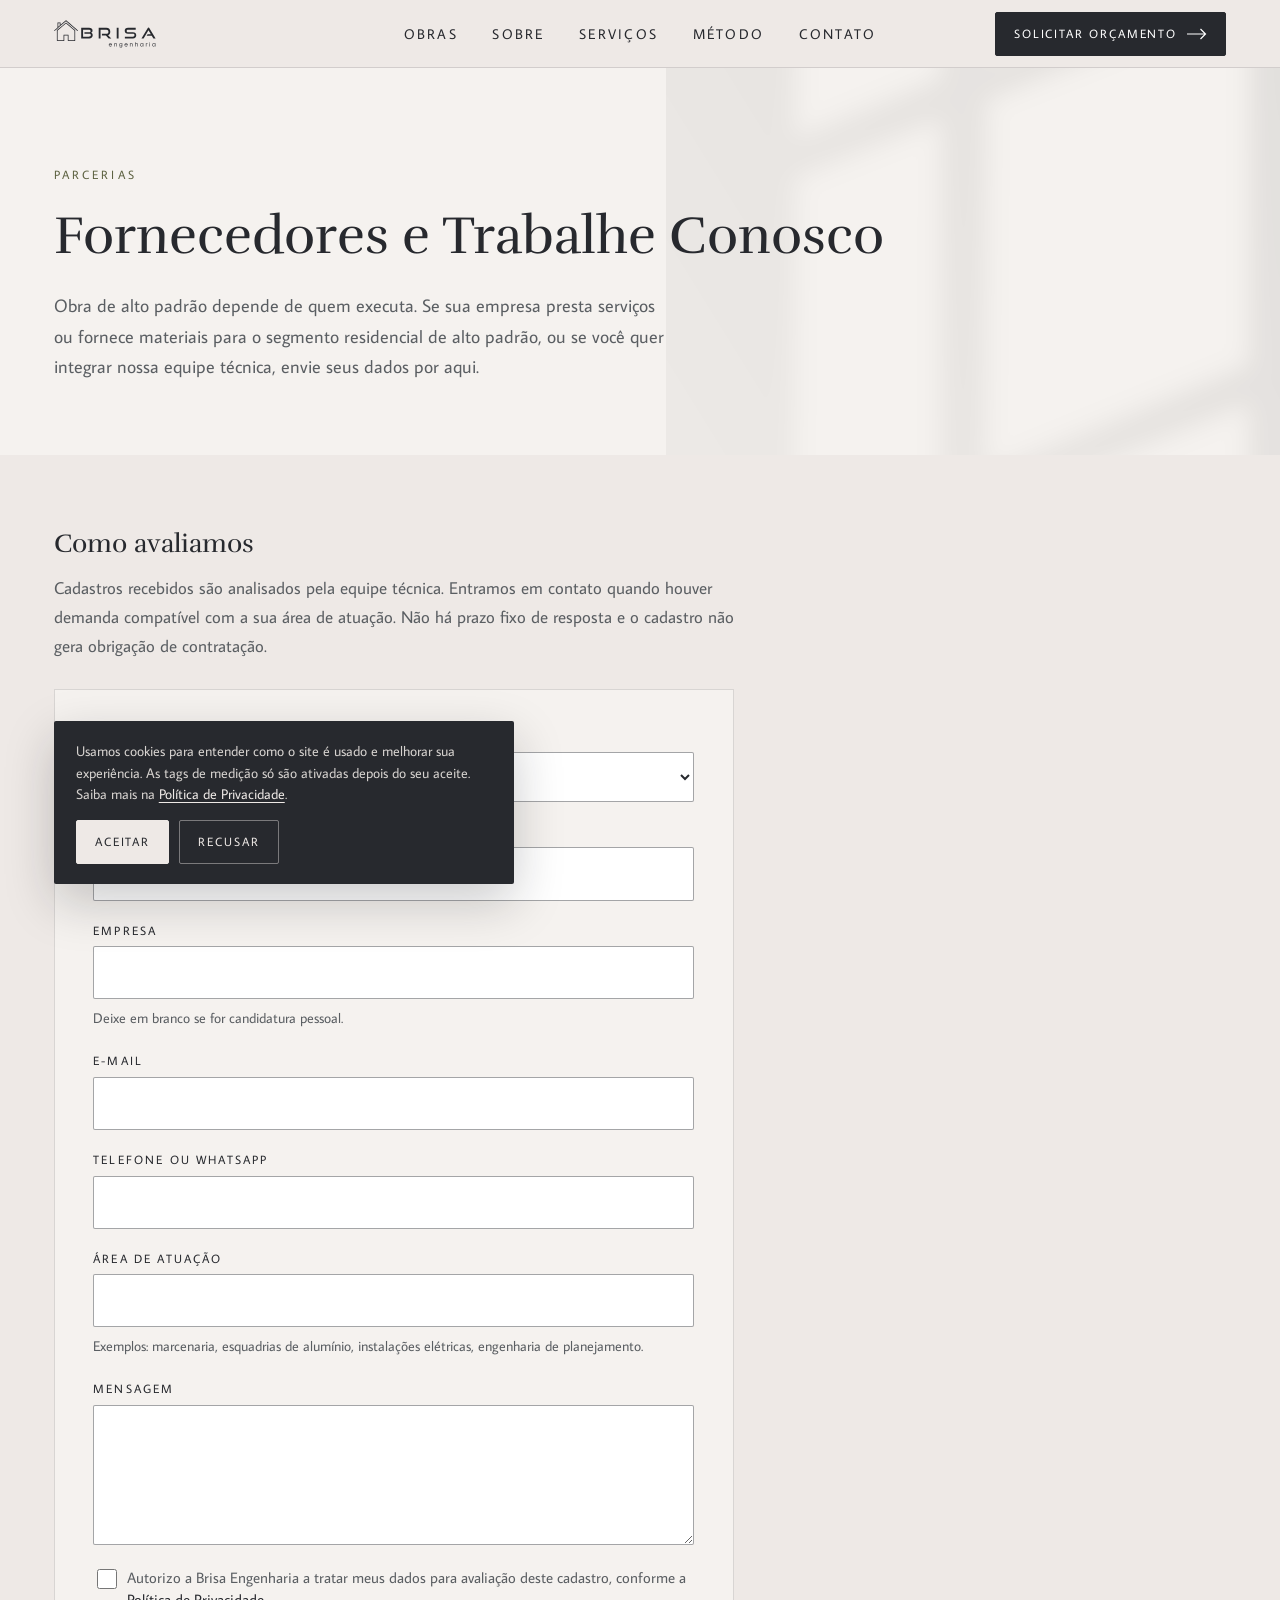
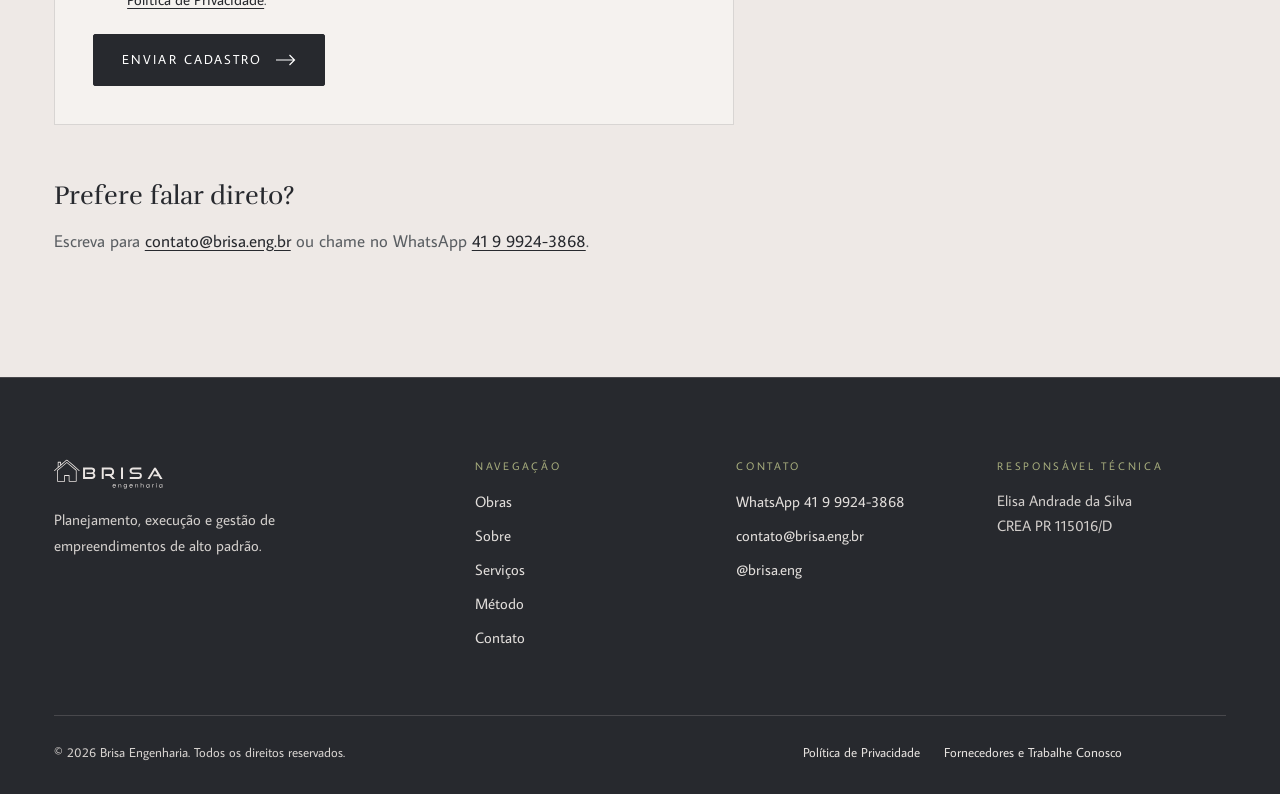
==== commit d15e25ac: "ajustes-design-do-site" ====
--- a/deploy-vercel/fornecedores.html
+++ b/deploy-vercel/fornecedores.html
@@ -40,13 +40,14 @@
 <title>Fornecedores e Trabalhe Conosco · Brisa Engenharia</title>
 <meta name="description" content="Cadastre sua empresa como fornecedora ou envie sua candidatura para trabalhar com a Brisa Engenharia.">
 <link rel="canonical" href="https://www.brisa.eng.br/fornecedores.html">
-<meta name="theme-color" content="#27292E">
+<meta name="theme-color" content="#EEE9E6">
 <link rel="icon" href="assets/logo/simbolo-casa-escuro.svg" type="image/svg+xml">
 <link rel="preconnect" href="https://fonts.googleapis.com">
 <link rel="preconnect" href="https://fonts.gstatic.com" crossorigin>
-<link rel="stylesheet" href="https://fonts.googleapis.com/css2?family=Rufina:wght@400;700&family=Average+Sans&display=swap">
-<link rel="stylesheet" href="css/styles.css">
-<link rel="stylesheet" href="css/motion.css">
+<link rel="stylesheet" href="https://fonts.googleapis.com/css2?family=Rufina&family=Average+Sans&display=swap">
+<link rel="stylesheet" href="assets/vendor/lenis.css">
+<link rel="stylesheet" href="css/styles.css?v=3">
+<link rel="stylesheet" href="css/motion.css?v=3">
 <script>
 (function () {
   if (window.matchMedia && matchMedia("(prefers-reduced-motion: reduce)").matches) return;
@@ -65,7 +66,7 @@
 <a class="skip" href="#conteudo">Ir para o conteúdo</a>
 
 <!-- ====================================================== header -->
-<header class="hdr hdr--solid">
+<header class="hdr hdr--solid" data-solid="true">
   <div class="wrap hdr__in">
     <a class="brand" href="index.html" aria-label="Brisa Engenharia, página inicial">
       <img class="brand__l" src="assets/logo/logo-brisa-claro.svg" width="1280" height="350" alt="">
@@ -94,15 +95,15 @@
   </div>
 </header>
 
-<div class="drawer" id="menu" data-open="false">
+<div class="drawer" id="menu" data-open="false" data-lenis-prevent>
   <div class="wrap drawer__in">
     <nav aria-label="Navegação">
       <ol class="drawer__nav">
-        <li><a href="index.html#obras"><span class="drawer__n">01</span>Obras</a></li>
-        <li><a href="index.html#sobre"><span class="drawer__n">02</span>Sobre</a></li>
-        <li><a href="index.html#servicos"><span class="drawer__n">03</span>Serviços</a></li>
-        <li><a href="index.html#metodo"><span class="drawer__n">04</span>Método</a></li>
-        <li><a href="index.html#contato"><span class="drawer__n">05</span>Contato</a></li>
+        <li style="--i:0"><a href="index.html#obras"><span class="drawer__n">01</span>Obras</a></li>
+        <li style="--i:1"><a href="index.html#sobre"><span class="drawer__n">02</span>Sobre</a></li>
+        <li style="--i:2"><a href="index.html#servicos"><span class="drawer__n">03</span>Serviços</a></li>
+        <li style="--i:3"><a href="index.html#metodo"><span class="drawer__n">04</span>Método</a></li>
+        <li style="--i:4"><a href="index.html#contato"><span class="drawer__n">05</span>Contato</a></li>
       </ol>
     </nav>
     <div class="drawer__foot">
@@ -209,7 +210,7 @@
 <!-- ====================================================== rodapé -->
 <footer class="ftr" data-bg="dark">
   <div class="wrap">
-    <div class="ftr__top">
+    <div class="ftr__top" data-m="bloco">
       <div class="ftr__brand">
         <img src="assets/logo/logo-brisa-claro.svg" width="1280" height="350" alt="Brisa Engenharia" loading="lazy">
         <p>Planejamento, execução e gestão de empreendimentos de alto padrão.</p>
@@ -264,8 +265,13 @@
   </div>
 </div>
 
-<script src="js/motion.js" defer></script>
-<script src="js/app.js" defer></script>
+<script src="assets/vendor/gsap.min.js" defer></script>
+<script src="assets/vendor/ScrollTrigger.min.js" defer></script>
+<script src="assets/vendor/SplitText.min.js" defer></script>
+<script src="assets/vendor/CustomEase.min.js" defer></script>
+<script src="assets/vendor/lenis.min.js" defer></script>
+<script src="js/motion.js?v=3" defer></script>
+<script src="js/app.js?v=3" defer></script>
 <script src="js/form.js" defer></script>
 </body>
 </html>
--- a/deploy-vercel/assets/vendor/lenis.css
+++ b/deploy-vercel/assets/vendor/lenis.css
@@ -0,0 +1 @@
+html.lenis,html.lenis body{height:auto}.lenis:not(.lenis-autoToggle).lenis-stopped{overflow:clip}.lenis [data-lenis-prevent],.lenis [data-lenis-prevent-wheel],.lenis [data-lenis-prevent-touch]{overscroll-behavior:contain}.lenis.lenis-smooth iframe{pointer-events:none}.lenis.lenis-autoToggle{transition-property:overflow;transition-duration:1ms;transition-behavior:allow-discrete}
--- a/deploy-vercel/css/styles.css
+++ b/deploy-vercel/css/styles.css
@@ -1,9 +1,13 @@
 /* =========================================================================
-   Brisa Engenharia · v2 (refação high premium)
+   Brisa Engenharia · v4: hero "cinema em tela cheia" + página "placa e legenda"
+   O hero é foto em tela cheia (três planos em fusão). No resto da página,
+   toda foto é uma placa emoldurada pelo papel, em proporção fixa, com
+   legenda de museu. Texto sobre foto só no hero e na legenda das obras,
+   sempre sobre degradê medido por pixel.
    Paleta e tipografia da marca real. Nenhum pseudo-elemento decorativo:
    olho-de-seção (.label) é só texto em caixa alta, entreletra e cor.
-   Escala tipográfica e espaçamento usam min(vw, vh): crescem pela MENOR
-   dimensão da janela, para cada seção caber na viewport.
+   Escala e espaçamento com min(vw, svh): crescem pela menor dimensão da
+   janela, para cada seção caber na viewport.
    ========================================================================= */
 
 :root{
@@ -11,18 +15,17 @@
   --ink:#27292E;
   --slate:#53575B;
   --bone:#EEE9E6;
-  --bone-2:#F5F2EF;          /* bone clareado: alterna fundos claros sem cor nova */
+  --bone-2:#F5F2EF;
   --paper:#FFFFFF;
   --mist:#D9D9D9;
   --olive:#73784F;
   --olive-ink:#5C6140;
   --olive-soft:#A8AE7E;
-  --olive-pale:#D0D4B4;      /* olive-soft clareado: numeral pequeno sobre --slate (4,7:1) */
+  --olive-pale:#D0D4B4;      /* olive-soft clareado: numeral sobre --slate (4,77:1) */
   --muted:#5A5E62;
 
-  /* texto sobre escuro */
-  --on-ink:#D6D2CF;          /* corpo sobre --ink        */
-  --on-slate:#E2DEDB;        /* corpo sobre --slate      */
+  --on-ink:#D6D2CF;          /* corpo sobre --ink   (9,69:1) */
+  --on-slate:#E2DEDB;        /* corpo sobre --slate (5,45:1) */
 
   --line:rgba(39,41,46,.14);
   --line-d:rgba(238,233,230,.16);
@@ -32,33 +35,34 @@
 
   /* grade */
   --max:1600px;
-  --gut:clamp(20px, 4.2vw, 72px);
+  --gut:clamp(20px, 4.2vw, 60px);
   --col-gap:clamp(16px, 2vw, 32px);
-  --sec-y:clamp(48px, 9svh, 128px);
 
   --hdr:84px;
   --hdr-s:68px;
+  /* ritmo: o topo de toda seção comporta o header compacto (âncora com offset 0) */
+  --sec-t:max(calc(var(--hdr-s) + 12px), clamp(56px, 9svh, 112px));
+  --sec-b:clamp(48px, 8svh, 104px);
 
   /* empilhamento. O widget do Merlin injeta z-index 9999 em runtime; as
      camadas modais do site ficam ACIMA dele. --z-widget é só referência. */
   --z-hdr:90;
-  --z-cur:95;
   --z-widget:9999;
   --z-cookie:10020;
   --z-drawer:10041;
   --z-lb:10060;
   --z-skip:10080;
-  --z-ld:10090;
 
   --e:cubic-bezier(.16,.84,.28,1);
   --e2:cubic-bezier(.4,0,.2,1);
+  --e-fade:cubic-bezier(.37,0,.63,1);
 }
 
 *,*::before,*::after{box-sizing:border-box}
 
 html{
   -webkit-text-size-adjust:100%;
-  scroll-behavior:auto;            /* as âncoras ficam com o motor (sistema de movimento §4) */
+  scroll-behavior:auto;            /* as âncoras ficam com a Lenis (ou pulo nativo) */
   scroll-padding-top:calc(var(--hdr-s) + 8px);
 }
 
@@ -67,8 +71,8 @@
   background:var(--bone);
   color:var(--ink);
   font:400 1.0625rem/1.7 var(--ff-body);
-  overflow-x:hidden;
-  overflow-wrap:anywhere;
+  overflow-x:clip;
+  overflow-wrap:break-word;
   -webkit-font-smoothing:antialiased;
   -moz-osx-font-smoothing:grayscale;
   text-rendering:optimizeLegibility;
@@ -84,7 +88,7 @@
 
 :focus-visible{outline:2px solid var(--olive-ink);outline-offset:3px}
 [data-bg="dark"] :focus-visible,.drawer :focus-visible,.lb :focus-visible,.cookie :focus-visible{outline-color:var(--olive-soft)}
-.hdr:not([data-solid="true"]):not(.hdr--solid) :focus-visible,.hdr[data-menu="open"] :focus-visible{outline-color:var(--paper)}
+[data-bg="slate"] :focus-visible{outline-color:var(--paper)}
 
 ::selection{background:var(--olive);color:var(--paper)}
 
@@ -106,23 +110,17 @@
 }
 
 /* ------------------------------------------------------------ tipografia */
-.t-hero{
-  font-family:var(--ff-display);
-  font-size:clamp(2.05rem, min(4.1vw, 7vh), 4.25rem);
-  line-height:1.16;
-  letter-spacing:-.012em;
-}
 .t-h2{
   font-family:var(--ff-display);
-  font-size:clamp(1.8rem, min(3vw, 5.4vh), 3.1rem);
-  line-height:1.2;
-  letter-spacing:-.008em;
+  font-size:clamp(1.75rem, .9rem + min(2.1vw, 3.8svh), 3rem);
+  line-height:1.22;
+  letter-spacing:-.006em;
 }
 .t-quote{
   font-family:var(--ff-display);
-  font-size:clamp(1.85rem, min(3.6vw, 6.4vh), 3.75rem);
-  line-height:1.2;
-  letter-spacing:-.01em;
+  font-size:clamp(1.75rem, .9rem + min(2.4vw, 4.2svh), 3.25rem);
+  line-height:1.22;
+  letter-spacing:-.008em;
 }
 
 /* olho-de-seção: só texto. Sem traço, sem borda, sem pseudo-elemento. */
@@ -131,49 +129,72 @@
   letter-spacing:.26em;
   text-transform:uppercase;
   color:var(--olive-ink);
-  margin:0 0 clamp(14px, 2.6vh, 26px);
+  margin:0 0 clamp(14px, 2.4svh, 24px);
 }
 .label--light{color:var(--olive-soft)}
+.label--slate{color:var(--mist)}
 
 strong{font-weight:400;color:var(--ink)}
 
+/* ------------------------------------------------------ placa e legenda
+   .fx = moldura da foto. .fx__p = a imagem (escala de entrada/saída pela
+   propriedade `scale`, que não disputa com o zoom de hover no <img>).
+   .fx__v = véu da cor da seção, a "exposição": some na entrada, volta leve
+   na saída. A imagem em si nunca recebe opacity 0 nem clip-path (isso
+   travava o lazy loading na v2). */
+.fx{position:relative;display:block;overflow:hidden;background:var(--mist)}
+.fx__p{display:block;width:100%;height:100%;scale:var(--xs,1)}
+.fx__p img{width:100%;height:100%;object-fit:cover}
+.fx__v{
+  position:absolute;inset:0;pointer-events:none;
+  background:var(--sec-bg, var(--bone));
+  opacity:max(var(--ev, 0), var(--xv, 0));
+}
+
+.leg{
+  margin-top:14px;
+  font:400 .75rem/1.5 var(--ff-body);letter-spacing:.16em;text-transform:uppercase;
+  color:var(--muted);
+}
+.leg__n{font:400 1.125rem/1 var(--ff-display);letter-spacing:0;color:var(--olive-ink)}
+
+/* filete: junta de 1px que desenha na entrada (elemento não textual) */
+.filete{display:block;height:1px;background:rgba(39,41,46,.22);transform-origin:0 50%}
+.filete--slate{background:var(--olive-soft)}
+
 /* ---------------------------------------------------------------- botões
-   Preenchimento que sobe da base no hover (a luz entrando), seta que anda
-   4px. Sem sombra, canto quase reto. */
+   Fundo sólido, troca de cor no hover, seta que anda 4px. Sem sombra,
+   canto quase reto. */
 .btn{
   --b-bg:var(--ink);--b-fg:var(--paper);--b-hv:var(--olive-ink);--b-bd:var(--ink);
   position:relative;display:inline-flex;align-items:center;justify-content:center;gap:14px;
-  min-height:54px;padding:0 28px;
-  font:400 .8125rem/1 var(--ff-body);letter-spacing:.18em;text-transform:uppercase;
+  min-height:52px;padding:0 28px;
+  font:400 .8125rem/1 var(--ff-body);letter-spacing:.16em;text-transform:uppercase;
   text-decoration:none;white-space:nowrap;cursor:pointer;
-  color:var(--b-fg);
+  color:var(--b-fg);background:var(--b-bg);
   border:1px solid var(--b-bd);border-radius:2px;
-  background:
-    linear-gradient(var(--b-hv),var(--b-hv)) no-repeat 0 100% / 100% 0,
-    var(--b-bg);
-  transition:background-size .6s var(--e),color .4s var(--e2),border-color .4s var(--e2),transform .2s var(--e2);
-}
-.btn:hover{background-size:100% 100%,auto;border-color:var(--b-hv)}
-.btn:active{transform:scale(.975)}
-.btn__ar{width:20px;height:12px;flex:0 0 auto;transition:transform .6s var(--e)}
+  transition:background-color .45s var(--e),border-color .45s var(--e),color .45s var(--e),transform .12s var(--e2);
+}
+.btn:hover{background-color:var(--b-hv);border-color:var(--b-hv)}
+.btn:active{transform:scale(.98)}
+.btn__ar{width:20px;height:12px;flex:0 0 auto;transition:transform .45s var(--e)}
 .btn:hover .btn__ar{transform:translateX(4px)}
 
 .btn--light{--b-bg:var(--bone);--b-fg:var(--ink);--b-hv:var(--paper);--b-bd:var(--bone)}
 .btn--ghost-light{--b-bg:transparent;--b-fg:var(--bone);--b-hv:rgba(238,233,230,.12);--b-bd:rgba(238,233,230,.42)}
 .btn--sm{min-height:44px;padding:0 18px;font-size:.75rem;letter-spacing:.16em;gap:10px}
-.btn--lg{min-height:62px;padding:0 36px}
+.btn--lg{min-height:60px;padding:0 36px}
 
 /* link com sublinhado que se desfaz e refaz */
 .lnk{
-  display:inline-block;padding:6px 0;
+  display:inline-flex;align-items:center;min-height:44px;padding:0;
   font:400 .8125rem/1.2 var(--ff-body);letter-spacing:.18em;text-transform:uppercase;
-  text-decoration:none;
-  background:linear-gradient(currentColor,currentColor) no-repeat 100% 100% / 100% 1px;
+  text-decoration:none;color:var(--ink);
+  background:linear-gradient(currentColor,currentColor) no-repeat 100% calc(50% + .9em) / 100% 1px;
   transition:background-size .6s var(--e);
 }
-.lnk:hover{background-position:0 100%;background-size:0 1px;animation:lnk-re .9s var(--e) .25s forwards}
+.lnk:hover{background-position:0 calc(50% + .9em);background-size:0 1px;animation:lnk-re .9s var(--e) .25s forwards}
 @keyframes lnk-re{to{background-size:100% 1px}}
-.lnk--light{color:var(--paper)}
 
 .icon-btn{
   width:48px;height:48px;display:grid;place-items:center;flex:0 0 auto;
@@ -184,22 +205,28 @@
 .icon-btn svg{width:18px;height:18px}
 .icon-btn:hover{background:var(--bone);color:var(--ink);border-color:var(--bone)}
 
-/* luz de janela (_patterns/overlay-luz-de-janelas), camada de acabamento */
+/* luz de janela (_patterns/overlay-luz-de-janelas), acabamento parado */
 .luz{position:absolute;pointer-events:none;user-select:none;max-width:none}
 
-/* ================================================================ header */
+/* ================================================================ header
+   Transparente sobre o hero no topo da home; papel sólido no resto e nas
+   páginas internas. Compacta depois de 40px e se recolhe ao descer, depois
+   que o hero sai. */
 .hdr{
   position:fixed;top:0;left:0;right:0;z-index:var(--z-hdr);
-  height:var(--hdr);color:var(--paper);
+  height:var(--hdr);color:var(--ink);background:var(--bone);
   border-bottom:1px solid transparent;
-  transition:background-color .5s var(--e2),color .5s var(--e2),height .5s var(--e2),border-color .5s var(--e2);
-}
-.hdr[data-solid="true"]{
-  height:var(--hdr-s);color:var(--ink);
-  background-color:rgba(238,233,230,.9);
-  -webkit-backdrop-filter:blur(14px) saturate(1.15);backdrop-filter:blur(14px) saturate(1.15);
-  border-bottom-color:var(--line);
-}
+  transition:height .45s var(--e2),border-color .45s var(--e2),transform .3s var(--e2),background-color .45s var(--e2),color .45s var(--e2);
+}
+.hdr[data-solid="true"],.hdr--solid{height:var(--hdr-s);border-bottom-color:var(--line)}
+.hdr[data-hide="true"]{transform:translateY(-100%)}
+/* home, no topo: transparente sobre a foto do hero (o degradê do topo dá o contraste) */
+.hdr:not(.hdr--solid)[data-solid="false"]{background-color:transparent;color:var(--paper)}
+.hdr:not(.hdr--solid)[data-solid="false"] .brand__l{opacity:1}
+.hdr:not(.hdr--solid)[data-solid="false"] .brand__d{opacity:0}
+.hdr:not(.hdr--solid)[data-solid="false"] .nav__dot{background:var(--paper)}
+.hdr:not(.hdr--solid)[data-solid="false"] .hdr__cta{--b-bg:transparent;--b-fg:var(--paper);--b-hv:rgba(255,255,255,.14);--b-bd:rgba(255,255,255,.55)}
+.hdr:not(.hdr--solid)[data-solid="false"] :focus-visible{outline-color:var(--paper)}
 .hdr__in{
   height:100%;
   display:grid;grid-template-columns:1fr auto 1fr;align-items:center;column-gap:24px;
@@ -208,32 +235,29 @@
 .brand{
   justify-self:start;position:relative;display:block;
   height:32px;aspect-ratio:1280/350;
-  transition:height .5s var(--e2);
-}
-.brand img{position:absolute;inset:0;width:100%;height:100%;transition:opacity .45s var(--e2)}
-.brand__d{opacity:0}
-.hdr[data-solid="true"] .brand{height:28px}
-.hdr[data-solid="true"] .brand__l{opacity:0}
-.hdr[data-solid="true"] .brand__d{opacity:1}
+  transition:height .45s var(--e2);
+}
+.brand img{position:absolute;inset:0;width:100%;height:100%;transition:opacity .35s var(--e2)}
+.brand__l{opacity:0}
+.hdr[data-solid="true"] .brand,.hdr--solid .brand{height:28px}
 
 .nav ul{display:flex;align-items:center;gap:clamp(22px, 2.7vw, 48px)}
 .nav a{
-  position:relative;display:inline-block;padding:12px 0;
+  position:relative;display:inline-flex;align-items:center;min-height:44px;
   font:400 .875rem/1 var(--ff-body);letter-spacing:.16em;text-transform:uppercase;
   text-decoration:none;color:inherit;
-  transition:opacity .3s var(--e2);
-}
-.nav a:hover{opacity:.72}
+  background:linear-gradient(currentColor,currentColor) no-repeat 50% calc(50% + .95em) / 0 1px;
+  transition:background-size .45s var(--e);
+}
+.nav a:hover,.nav a:focus-visible{background-size:100% 1px}
 .nav__dot{
-  position:absolute;left:50%;bottom:2px;width:4px;height:4px;border-radius:50%;
-  background:currentColor;transform:translateX(-50%) scale(0);
+  position:absolute;left:50%;bottom:4px;width:4px;height:4px;border-radius:50%;
+  background:var(--olive-ink);transform:translateX(-50%) scale(0);
   transition:transform .45s var(--e);
 }
 .nav a[aria-current="true"] .nav__dot{transform:translateX(-50%) scale(1)}
 
 .hdr__end{justify-self:end;display:flex;align-items:center;gap:10px}
-.hdr .hdr__cta{--b-bg:transparent;--b-fg:currentColor;--b-hv:rgba(255,255,255,.14);--b-bd:rgba(255,255,255,.5)}
-.hdr[data-solid="true"] .hdr__cta{--b-bg:var(--ink);--b-fg:var(--paper);--b-hv:var(--olive-ink);--b-bd:var(--ink)}
 
 .burger{
   display:none;width:46px;height:46px;padding:0;border:0;background:none;cursor:pointer;
@@ -249,189 +273,252 @@
 .burger[aria-expanded="true"] i:last-child{top:22.5px;transform:rotate(-45deg)}
 
 /* menu aberto: o header sobe acima do drawer para o X ficar clicável */
-.hdr[data-menu="open"]{z-index:calc(var(--z-drawer) + 1);color:var(--bone);background-color:transparent;border-bottom-color:transparent;-webkit-backdrop-filter:none;backdrop-filter:none}
+.hdr[data-menu="open"]{z-index:calc(var(--z-drawer) + 1);color:var(--bone);background:transparent;border-bottom-color:transparent;transform:none}
 .hdr[data-menu="open"] .brand__l{opacity:1}
 .hdr[data-menu="open"] .brand__d{opacity:0}
+.hdr[data-menu="open"] :focus-visible{outline-color:var(--olive-soft)}
 
 /* ================================================================ drawer */
 .drawer{
   position:fixed;inset:0;z-index:var(--z-drawer);
   background:var(--ink);color:var(--bone);
-  clip-path:inset(0 0 100% 0);visibility:hidden;
-  transition:clip-path .8s var(--e),visibility 0s .8s;
-}
-.drawer[data-open="true"]{clip-path:inset(0 0 0 0);visibility:visible;transition:clip-path .8s var(--e)}
+  opacity:0;visibility:hidden;
+  transition:opacity .4s var(--e2),visibility 0s .4s;
+}
+.drawer[data-open="true"]{opacity:1;visibility:visible;transition:opacity .4s var(--e2)}
 .drawer__in{
   height:100%;display:flex;flex-direction:column;justify-content:space-between;
   padding-top:calc(var(--hdr) + 3vh);padding-bottom:max(28px, env(safe-area-inset-bottom));
   overflow-y:auto;
 }
+.drawer__nav li{transform:translateY(12px);opacity:0;transition:transform .6s var(--e),opacity .5s var(--e2);transition-delay:calc(var(--i, 0) * 60ms)}
+.drawer[data-open="true"] .drawer__nav li{transform:none;opacity:1;transition-delay:calc(120ms + var(--i, 0) * 60ms)}
 .drawer__nav a{
   display:flex;align-items:baseline;gap:18px;padding:9px 0;
-  font:400 clamp(2rem, min(8.6vw, 6.4vh), 3.2rem)/1.12 var(--ff-display);
+  font:400 clamp(2rem, min(8.6vw, 6.4svh), 3.2rem)/1.12 var(--ff-display);
   text-decoration:none;color:var(--bone);
 }
 .drawer__n{font:400 .75rem/1 var(--ff-body);letter-spacing:.2em;color:var(--olive-soft);min-width:2.2em}
 .drawer__foot{display:grid;gap:22px;padding-top:28px}
 .drawer__foot .btn{justify-self:start}
 .drawer__contact{display:grid;gap:6px;font-size:1rem;color:var(--on-ink)}
-.drawer__contact a{text-decoration:none}
-
-/* ================================================================== hero */
-.hero{
-  position:relative;height:100svh;min-height:540px;
+.drawer__contact a{text-decoration:none;display:inline-block;padding:4px 0}
+
+/* ================================================================== hero
+   Cinema em tela cheia. Três planos reais trocam por fusão lenta, com leve
+   aproximação. O degradê fica parado em relação ao texto (fora da camada que
+   se move), então o contraste medido vale para os três planos. Grão fino e
+   estático por cima: as fotos são de celular e em tela grande o grão
+   disfarça a maciez. Linha B do título recuada até o eixo da coluna 3. */
+.cine{
+  --sec-bg:var(--ink);
+  position:relative;height:100svh;min-height:560px;
   background:var(--ink);color:var(--paper);overflow:hidden;
-}
-.hero__media{position:absolute;inset:0;overflow:hidden}
-.hero__media picture,.hero__media img{width:100%;height:100%}
-.hero__media img{object-fit:cover;object-position:50% 38%}
-.hero__veil{
+  --fs-h1:clamp(2.2rem, .9rem + min(3.3vw, 6svh), 4.5rem);
+  --c:calc((min(100vw, var(--max)) - 2 * var(--gut) - 11 * var(--col-gap)) / 12);
+  --axis:calc(2 * (var(--c) + var(--col-gap)));
+}
+.cine__media{position:absolute;inset:0;overflow:hidden}
+.cine__s{position:absolute;inset:0;opacity:0;transition:opacity 1.6s var(--e-fade)}
+.cine__s.is-on{opacity:1}
+.cine__s picture,.cine__s img{width:100%;height:100%}
+.cine__s img{object-fit:cover;object-position:50% 30%;transform-origin:50% 40%}
+.cine__s[data-i="0"] img{object-position:50% 0%}
+.cine__s[data-i="2"] img{object-position:50% 45%}
+.cine__grain{position:absolute;inset:0;pointer-events:none;background:url("../assets/tex/grao.webp") repeat 0 0 / 180px 180px;mix-blend-mode:overlay;opacity:.16}
+.cine__veil{
   position:absolute;inset:0;pointer-events:none;
   background:
-    linear-gradient(180deg, rgba(22,24,28,.76) 0%, rgba(22,24,28,.52) 11%, rgba(22,24,28,0) 28%),
-    linear-gradient(0deg, rgba(22,24,28,.86) 0%, rgba(22,24,28,.55) 28%, rgba(22,24,28,.12) 58%, rgba(22,24,28,0) 72%),
-    linear-gradient(90deg, rgba(22,24,28,.34) 0%, rgba(22,24,28,0) 58%);
-}
-.hero__in{
+    linear-gradient(180deg, rgba(22,24,28,.78) 0%, rgba(22,24,28,.52) 11%, rgba(22,24,28,0) 28%),
+    linear-gradient(0deg, rgba(22,24,28,.92) 0%, rgba(22,24,28,.8) 22%, rgba(22,24,28,.46) 44%, rgba(22,24,28,0) 68%),
+    linear-gradient(90deg, rgba(22,24,28,.4) 0%, rgba(22,24,28,0) 58%);
+}
+.cine__exit{position:absolute;inset:0;pointer-events:none;background:var(--ink);opacity:var(--xv, 0)}
+.cine__cover{position:absolute;inset:0;pointer-events:none;background:var(--ink);opacity:0}
+
+.cine__in{
   position:relative;z-index:2;height:100%;
-  display:grid;grid-template-columns:repeat(12,minmax(0,1fr));column-gap:var(--col-gap);
-  align-content:end;
-  padding-bottom:clamp(28px, 7svh, 84px);
-}
-.hero__h{grid-column:1 / span 11;margin-bottom:clamp(22px, 4.4svh, 44px)}
-.hero__h .ln{display:block;overflow:hidden;padding-bottom:.1em;margin-bottom:-.1em}
-.hero__h .ln > span{display:inline-block}
-.hero__aside{
-  grid-column:1 / -1;
-  display:flex;align-items:flex-end;justify-content:space-between;gap:24px 40px;flex-wrap:wrap;
-  padding-top:clamp(18px, 3svh, 28px);
-  border-top:1px solid rgba(255,255,255,.22);
-}
-.hero__lede{
-  max-width:36ch;
-  font-size:clamp(1rem, min(1.3vw, 2.3vh), 1.1875rem);line-height:1.55;
-  color:rgba(255,255,255,.92);
-}
-.hero__acts{display:flex;align-items:center;gap:28px;flex-wrap:wrap}
-/* a bolha do Merlin (72px, fixa no canto) não pode cobrir o link */
-@media (min-width:641px){.hero__acts{margin-right:clamp(64px, 6vw, 92px)}}
+  display:flex;flex-direction:column;justify-content:flex-end;
+  padding-bottom:clamp(18px, 3.6svh, 40px);
+  translate:0 var(--xy, 0px);
+}
+.cine__h{font:400 var(--fs-h1)/1.14 var(--ff-display);letter-spacing:-.012em;color:var(--paper)}
+.cine__h .ln{display:block}
+.cine__h .ln > span{display:inline-block}
+.cine__h .ln--b{margin-inline-start:var(--axis)}
+.cine__row{
+  display:flex;align-items:flex-end;justify-content:space-between;gap:20px 40px;flex-wrap:wrap;
+  margin-top:clamp(20px, 3.6svh, 40px);padding-top:clamp(16px, 2.6svh, 26px);
+  border-top:1px solid rgba(255,255,255,.24);
+}
+.cine__lede{max-width:34ch;font-size:clamp(1rem, .9rem + .3vw, 1.1875rem);line-height:1.55;color:rgba(255,255,255,.95)}
+.cine__acts{display:flex;align-items:center;gap:12px 28px;flex-wrap:wrap}
+@media (min-width:641px){ .cine__acts{margin-right:clamp(64px, 6vw, 92px)} }   /* bolha do Merlin */
+.lnk--light{color:var(--paper)}
+
+.cine__meta{display:flex;align-items:center;gap:12px 22px;flex-wrap:wrap;margin-top:clamp(12px, 2.2svh, 22px);min-height:44px}
+.cine__cap{display:flex;align-items:baseline;gap:14px;font:400 .75rem/1.4 var(--ff-body);letter-spacing:.18em;text-transform:uppercase;color:rgba(255,255,255,.92)}
+.cine__n{display:inline-flex;align-items:baseline;font:400 1.0625rem/1 var(--ff-display);letter-spacing:.02em;color:var(--paper)}
+.cine__tot{font-size:.8125rem;color:rgba(255,255,255,.86)}
+.cine:not([data-show]) .cine__tot{display:none}
+.cine__prog{display:none;gap:6px;align-items:center}
+.cine[data-show] .cine__prog{display:inline-flex}
+.cine__prog i{display:block;width:28px;height:1px;background:rgba(255,255,255,.35);overflow:hidden}
+.cine__prog b{display:block;height:100%;background:var(--paper);transform-origin:0 50%;transform:scaleX(0)}
+.cine__pause{
+  width:44px;height:44px;display:grid;place-items:center;flex:0 0 auto;
+  border:1px solid rgba(255,255,255,.45);border-radius:50%;background:transparent;color:var(--paper);cursor:pointer;
+  transition:background-color .35s var(--e2),color .35s var(--e2),border-color .35s var(--e2);
+}
+.cine__pause:hover{background:var(--paper);color:var(--ink);border-color:var(--paper)}
+.cine__pause[hidden]{display:none}
+.cine__ic{width:14px;height:14px}
+.cine__ic--r{display:none}
+.cine__pause[aria-pressed="true"] .cine__ic--p{display:none}
+.cine__pause[aria-pressed="true"] .cine__ic--r{display:block}
+.hero__end{position:absolute;left:0;bottom:0;width:1px;height:1px;pointer-events:none}
+
+/* janelas baixas no desktop */
+@media (min-width:1025px) and (max-height:760px){
+  .cine__row{margin-top:16px;padding-top:14px}
+  .cine__meta{margin-top:10px}
+  .cine .btn{min-height:48px}
+}
+/* tablet em retrato usa as fotos verticais */
+@media (min-width:641px) and (max-width:1024px) and (orientation:portrait){
+  .cine{--fs-h1:clamp(2.2rem, 1rem + 3.4vw, 3rem);--axis:calc(1 * (var(--c) + var(--col-gap)))}
+}
+/* celular */
+@media (max-width:640px){
+  .cine{--fs-h1:clamp(1.85rem, .6rem + 6.4vw, 2.5rem)}
+  .cine__h .ln--b{margin-inline-start:0}
+  .cine__h .ln{text-wrap:balance}
+  .cine__row{flex-direction:column;align-items:flex-start;gap:18px}
+  /* o canto inferior direito é da bolha do Merlin (72px) */
+  .cine__meta{padding-right:84px;row-gap:6px}
+  .cine__cap{flex:1 1 100%}
+  .cine__veil{
+    background:
+      linear-gradient(180deg, rgba(22,24,28,.72) 0%, rgba(22,24,28,0) 18%),
+      linear-gradient(0deg, rgba(22,24,28,.95) 0%, rgba(22,24,28,.86) 34%, rgba(22,24,28,.52) 56%, rgba(22,24,28,0) 80%);
+  }
+}
+@media (max-width:640px) and (max-height:700px){
+  .cine{--fs-h1:1.7rem}
+  .cine__row{margin-top:14px;padding-top:12px;gap:14px}
+  .cine__meta{margin-top:8px}
+}
+@media (max-width:1024px) and (max-height:560px) and (orientation:landscape){
+  .cine{min-height:420px;--fs-h1:1.6rem}
+  .cine__h .ln--b{margin-inline-start:0}
+  .cine__row{margin-top:12px;padding-top:10px}
+}
 
 /* ================================================================= obras */
-.obras{background:var(--bone);padding-block:var(--sec-y)}
-.obras__h{margin-bottom:clamp(18px, 4svh, 44px)}
-.obras__grid{
-  display:grid;grid-template-columns:repeat(3,minmax(0,1fr));column-gap:var(--col-gap);
-  align-items:start;
-}
-.obra:nth-child(2){margin-top:clamp(14px, 5svh, 56px)}
+.obras{background:var(--bone-2);padding:var(--sec-t) 0 var(--sec-b)}
+.obras__h{margin-bottom:clamp(18px, 3.6svh, 40px)}
+.obras__grid{display:grid;grid-template-columns:repeat(3,minmax(0,1fr));column-gap:var(--col-gap);align-items:start}
 
 .obra__btn{
   position:relative;display:block;width:100%;padding:0;margin:0;border:0;background:none;
   color:inherit;text-align:left;cursor:pointer;
 }
 .obra__btn:focus-visible{outline-offset:6px}
-.obra__fig{
-  position:relative;display:block;overflow:hidden;background:var(--mist);
-  height:min(54svh, 36vw);
-}
-.obra__fig picture,.obra__fig img{width:100%;height:100%}
-.obra__fig img{object-fit:cover;transform:scale(1.001);transition:transform 1.4s var(--e)}
-.obra__btn:hover .obra__fig img{transform:scale(1.045)}
-
+.obra__fig{aspect-ratio:1/1}
+@media (min-height:860px){ .obra__fig{aspect-ratio:4/5} }
+.obra__fig img{transition:transform .9s var(--e)}
+.obra__btn:hover .obra__fig img,.obra__btn:focus-visible .obra__fig img{transform:scale(1.035)}
+
+/* identificação da obra no hover e no foco (requisito BuildV: em repouso
+   o card é só a foto); no toque, sempre visível */
 .obra__cap{
-  position:absolute;left:0;right:0;bottom:0;
-  display:grid;gap:5px;padding:clamp(16px, 2vw, 26px);
+  position:absolute;left:0;right:0;bottom:0;z-index:3;
+  display:grid;gap:5px;padding:clamp(48px, 5vw, 72px) clamp(16px, 2vw, 26px) clamp(16px, 2vw, 24px);
   color:var(--paper);
   background:linear-gradient(0deg, rgba(22,24,28,.9) 0%, rgba(22,24,28,.74) 52%, rgba(22,24,28,0) 100%);
-  padding-top:clamp(48px, 5vw, 72px);
-  opacity:0;transform:translateY(12px);
-  transition:opacity .5s var(--e2),transform .8s var(--e);
+  opacity:0;transform:translateY(10px);
+  transition:opacity .45s var(--e2),transform .7s var(--e);
 }
 .obra__btn:hover .obra__cap,.obra__btn:focus-visible .obra__cap{opacity:1;transform:none}
 .obra__n{font:400 .7rem/1 var(--ff-body);letter-spacing:.24em;color:#E6E9D3}
 .obra__t{font:400 clamp(1.15rem, 1.5vw, 1.4rem)/1.25 var(--ff-display)}
-.obra__m{font-size:.8125rem;line-height:1.4;color:rgba(255,255,255,.88)}
-
-/* toque não tem hover: a identificação fica visível */
-@media (hover:none){
-  .obra__cap{opacity:1;transform:none}
-}
+.obra__m{font-size:.8125rem;line-height:1.4;color:rgba(255,255,255,.9)}
+@media (hover:none){ .obra__cap{opacity:1;transform:none} }
 
 /* ================================================================= sobre */
-.sobre{position:relative;overflow:hidden;background:var(--bone-2);padding-block:var(--sec-y)}
-.luz--sobre{inset:-10% -6% auto auto;width:78%;height:120%;object-fit:cover;mix-blend-mode:multiply;opacity:.36}
+.sobre{position:relative;overflow:hidden;background:var(--bone);padding:var(--sec-t) 0 var(--sec-b)}
+/* luz 008 só atrás da coluna da foto: nenhum texto passa por cima dela */
+.luz--sobre{top:0;right:0;bottom:0;width:calc(46% + var(--gut));height:100%;object-fit:cover;mix-blend-mode:multiply;opacity:.2}
 .sobre__grid{
   position:relative;
   display:grid;grid-template-columns:repeat(12,minmax(0,1fr));column-gap:var(--col-gap);
   align-items:center;
+  --c:calc((min(100vw, var(--max)) - 2 * var(--gut) - 11 * var(--col-gap)) / 12);
 }
 .sobre__txt{grid-column:1 / span 6}
-.sobre__h{max-width:15ch}
+.sobre__h{max-width:13em}
 .sobre__p{
-  max-width:44ch;margin-top:clamp(14px, 2.8vh, 28px);
-  font-size:clamp(1rem, min(1.2vw, 2.1vh), 1.125rem);color:var(--muted);
-}
-.trio{
-  display:flex;flex-wrap:wrap;gap:14px clamp(24px, 3.2vw, 56px);
-  margin-top:clamp(22px, 4.6vh, 48px);padding-top:clamp(16px, 2.8vh, 26px);
-  border-top:1px solid var(--line);
-}
-.trio li{font:400 clamp(1.02rem, min(1.25vw, 2.2vh), 1.2rem)/1.3 var(--ff-display)}
+  max-width:52ch;margin-top:clamp(14px, 2.6svh, 26px);
+  font-size:clamp(1rem, .9rem + .3vw, 1.125rem);color:var(--muted);
+}
+.trio-w{margin-top:clamp(22px, 4.4svh, 44px)}
+.trio{display:flex;flex-wrap:wrap;gap:14px clamp(24px, 3.2vw, 56px);padding-top:clamp(16px, 2.6svh, 26px)}
+.trio li{font:400 clamp(1.02rem, .9rem + .3vw, 1.2rem)/1.3 var(--ff-display)}
 .trio__n{display:block;margin-bottom:6px;font:400 .7rem/1 var(--ff-body);letter-spacing:.22em;color:var(--olive-ink)}
-.assina{display:grid;gap:4px;margin-top:clamp(22px, 4.6vh, 48px)}
+.assina{display:grid;gap:4px;margin-top:clamp(22px, 4.4svh, 44px)}
 .assina__nome{font:400 1.25rem/1.3 var(--ff-display)}
 .assina__cargo{font-size:.8125rem;letter-spacing:.12em;text-transform:uppercase;color:var(--muted)}
 
-.sobre__fig{grid-column:8 / -1;overflow:hidden;height:min(74svh, 780px);background:var(--mist)}
-.sobre__fig img{width:100%;height:100%;object-fit:cover}
-
-/* ================================================================= faixa */
-.faixa{
-  position:relative;display:flex;align-items:flex-end;overflow:hidden;
-  height:min(90svh, 56vw);min-height:420px;
-  background:var(--ink);color:var(--paper);
-}
-.faixa__media{position:absolute;inset:0;overflow:hidden}
-.faixa__media img{position:absolute;left:0;top:-9%;width:100%;height:118%;object-fit:cover}
-.faixa__veil{
-  position:absolute;inset:0;
-  background:
-    linear-gradient(0deg, rgba(22,24,28,.8) 0%, rgba(22,24,28,.42) 45%, rgba(22,24,28,.2) 100%),
-    linear-gradient(90deg, rgba(22,24,28,.3) 0%, rgba(22,24,28,0) 60%);
-}
-.faixa__in{position:relative;z-index:2;padding-block:clamp(40px, 9svh, 110px)}
-.faixa__q{max-width:22ch}
+.placa{margin:0}
+.sobre__fig{grid-column:8 / -1;justify-self:end;width:100%}
+.sobre__fig .fx{
+  aspect-ratio:4/5;width:auto;max-width:100%;margin-left:auto;
+  height:min(calc((5 * var(--c) + 4 * var(--col-gap)) * 1.25), calc(100svh - var(--sec-t) - var(--sec-b) - 2.5rem));
+}
+.sobre__fig .leg{text-align:right}
+
+/* ================================================================= faixa
+   Entreato em ink: a frase sobre fundo sólido, a foto como placa ao lado
+   de uma legenda de museu. Acabou o texto sobre foto. */
+.faixa{background:var(--ink);color:var(--bone);padding:clamp(72px, 11svh, 120px) 0 clamp(64px, 10svh, 112px)}
+.faixa__q{max-width:19em;color:var(--bone)}
+.faixa__row{
+  display:grid;grid-template-columns:repeat(12,minmax(0,1fr));column-gap:var(--col-gap);
+  align-items:end;margin-top:clamp(36px, 6svh, 64px);
+}
+.faixa__leg{grid-column:1 / span 3;font-size:.8125rem;line-height:1.5;color:var(--on-ink)}
+.faixa__legt{display:block;margin-bottom:4px;font:400 1.0625rem/1.3 var(--ff-display);color:var(--bone)}
+.faixa__fx{grid-column:5 / -1;aspect-ratio:2.39/1;max-height:calc(100svh - 18rem)}
 
 /* ============================================================== serviços */
-.serv{
-  display:grid;grid-template-columns:minmax(0,5fr) minmax(0,6fr);
-  background:var(--bone);
-  min-height:min(100svh, 980px);
-}
-.serv__media{position:relative;overflow:hidden;background:var(--mist)}
+.serv{background:var(--bone-2);padding:var(--sec-t) 0 var(--sec-b)}
+.serv__grid{
+  display:grid;grid-template-columns:repeat(12,minmax(0,1fr));column-gap:var(--col-gap);
+  align-items:center;
+  --c:calc((min(100vw, var(--max)) - 2 * var(--gut) - 11 * var(--col-gap)) / 12);
+}
+.serv__fig{grid-column:1 / span 5}
+.serv__media{
+  aspect-ratio:4/5;width:auto;max-width:100%;
+  height:min(calc((5 * var(--c) + 4 * var(--col-gap)) * 1.25), calc(100svh - var(--sec-t) - var(--sec-b) - 2.5rem));
+}
+.serv__media .fx__p{position:relative}
 .serv__media img{
   position:absolute;inset:0;width:100%;height:100%;object-fit:cover;
-  opacity:0;transform:scale(1.06);
-  transition:opacity 1s var(--e2),transform 1.8s var(--e);
-}
-.serv__media img.is-on{opacity:1;transform:scale(1)}
-
-.serv__body{
-  display:flex;flex-direction:column;justify-content:center;
-  padding-block:var(--sec-y);
-  padding-left:clamp(32px, 6vw, 112px);
-  padding-right:max(var(--gut), calc((100vw - var(--max)) / 2 + var(--gut)));
-}
-.serv__h{max-width:24ch;font-size:clamp(1.65rem, min(2.6vw, 4.6vh), 2.6rem)}
-
-.svc{margin-top:clamp(18px, 4vh, 40px);border-top:1px solid var(--line)}
+  opacity:0;scale:1.03;
+  transition:opacity .8s var(--e-fade),scale 1.2s var(--e);
+}
+.serv__media img.is-on{opacity:1;scale:1}
+.serv__body{grid-column:7 / -1}
+.serv__h{max-width:16em}
+
+.svc{margin-top:clamp(18px, 4svh, 40px);border-top:1px solid var(--line)}
 .svc__it{border-bottom:1px solid var(--line)}
 .svc__btn{
   width:100%;display:grid;grid-template-columns:56px 1fr 16px;align-items:center;gap:0 8px;
-  padding:clamp(11px, min(1.6vw, 2.2vh), 22px) 0;margin:0;border:0;background:none;cursor:pointer;text-align:left;
-  font:400 clamp(1.12rem, min(1.55vw, 2.7vh), 1.45rem)/1.25 var(--ff-display);
-  color:var(--muted);
-  transition:color .4s var(--e2);
+  min-height:44px;padding:clamp(11px, min(1.6vw, 2.2svh), 22px) 0;margin:0;border:0;background:none;cursor:pointer;text-align:left;
+  font:400 clamp(1.12rem, min(1.55vw, 2.7svh), 1.45rem)/1.25 var(--ff-display);
+  color:var(--muted);transition:color .4s var(--e2);
 }
 .svc__btn:hover,.svc__it.is-open .svc__btn{color:var(--ink)}
 .svc__n{font:400 .72rem/1 var(--ff-body);letter-spacing:.22em;color:var(--olive-ink)}
@@ -439,140 +526,112 @@
 .svc__ic i{position:absolute;left:0;top:50%;width:14px;height:1px;background:currentColor;transition:transform .5s var(--e)}
 .svc__ic i:last-child{transform:rotate(90deg)}
 .svc__it.is-open .svc__ic i:last-child{transform:rotate(0)}
-
-.svc__pn{display:grid;grid-template-rows:0fr;transition:grid-template-rows .7s var(--e)}
+.svc__pn{display:grid;grid-template-rows:0fr;transition:grid-template-rows .5s var(--e)}
 .svc__it.is-open .svc__pn{grid-template-rows:1fr}
-.svc__pi{overflow:hidden;padding-left:64px;visibility:hidden;transition:visibility 0s .7s}
+.svc__pi{overflow:hidden;padding-left:64px;visibility:hidden;transition:visibility 0s .5s}
 .svc__it.is-open .svc__pi{visibility:visible;transition:visibility 0s}
-.svc__pi p{max-width:46ch;padding-bottom:16px;color:var(--muted);font-size:clamp(.97rem, min(1.1vw, 2vh), 1.0625rem)}
-.svc__tags{display:flex;flex-wrap:wrap;gap:8px;padding-bottom:20px}
-.svc__tags li{
-  padding:8px 13px;border:1px solid rgba(39,41,46,.22);border-radius:2px;
-  font:400 .72rem/1 var(--ff-body);letter-spacing:.18em;text-transform:uppercase;
-}
-.svc__list{columns:2;column-gap:28px;padding-bottom:20px}
+.svc__pi p{max-width:60ch;padding-bottom:16px;color:var(--muted);font-size:clamp(.97rem, .9rem + .15vw, 1.0625rem)}
+.svc__list{columns:2;column-gap:28px;padding-bottom:18px}
 .svc__list li{
   break-inside:avoid;padding:3px 0 3px 16px;font-size:.95rem;line-height:1.45;
   background:radial-gradient(circle, var(--olive) 0 2px, transparent 2.6px) no-repeat 0 .62em / 6px 6px;
 }
-.serv__cta{margin-top:clamp(22px, 4.4vh, 44px)}
-
-/* ================================================================ método */
-.metodo{position:relative;background:var(--slate);color:var(--bone)}
-.metodo__stick{position:relative;overflow:hidden;padding-block:var(--sec-y)}
-.metodo[data-pin="on"] .metodo__stick{
-  position:sticky;top:0;height:100vh;padding-block:0;
-  display:flex;align-items:center;
-}
-.luz--metodo{inset:0;width:100%;height:100%;object-fit:cover;mix-blend-mode:multiply;opacity:.55}
-.metodo__in{position:relative}
+.serv__cta{margin-top:clamp(22px, 4.4svh, 44px)}
+
+/* ================================================================ método
+   Sem cena travada e sem esmaecimento: grade estática 3 x 2 com juntas. */
+.metodo{background:var(--slate);color:var(--bone);padding:var(--sec-t) 0 var(--sec-b)}
 .metodo__head{
   display:grid;grid-template-columns:repeat(12,minmax(0,1fr));column-gap:var(--col-gap);
-  align-items:end;margin-bottom:clamp(32px, 8vh, 88px);
-}
-.metodo__head .label{grid-column:1 / -1;color:var(--mist)}
-.metodo__h{grid-column:1 / span 7;max-width:17ch}
-.metodo__p{grid-column:9 / -1;max-width:36ch;color:var(--on-slate);font-size:clamp(.97rem, min(1.1vw, 2vh), 1.0625rem)}
-
-.trilho{position:relative;height:1px;background:rgba(238,233,230,.24);margin-bottom:clamp(22px, 4vh, 40px)}
-.trilho__fill{position:absolute;inset:0;background:var(--bone);transform-origin:0 50%;transform:scaleX(var(--p, 1))}
-
-.etapas{display:grid;grid-template-columns:repeat(6,minmax(0,1fr));column-gap:var(--col-gap)}
-.etapa__n{
-  display:block;margin-bottom:clamp(10px, 2.4vh, 24px);
-  font:400 clamp(1.6rem, min(2.4vw, 4.2vh), 2.5rem)/1 var(--ff-display);color:var(--olive-pale);
-}
-.etapa__t{margin-bottom:8px;font:400 clamp(1.08rem, min(1.35vw, 2.4vh), 1.35rem)/1.2 var(--ff-display)}
-.etapa p{max-width:22ch;font-size:.9375rem;line-height:1.55;color:var(--on-slate)}
+  align-items:end;margin-bottom:clamp(28px, 6svh, 64px);
+}
+.metodo__head .label{grid-column:1 / -1}
+.metodo__h{grid-column:1 / span 6;max-width:10em;color:var(--bone)}
+.metodo__p{grid-column:8 / -1;max-width:52ch;color:var(--on-slate);font-size:clamp(.97rem, .9rem + .15vw, 1.0625rem)}
+.etapas{display:grid;grid-template-columns:repeat(3,minmax(0,1fr));column-gap:var(--col-gap);row-gap:clamp(24px, 5svh, 48px)}
+.etapa .filete{margin-bottom:clamp(14px, 2.4svh, 22px)}
+.etapa__n{display:block;margin-bottom:clamp(8px, 1.4svh, 14px);font:400 1.75rem/1 var(--ff-display);color:var(--olive-pale)}
+.etapa__t{margin-bottom:6px;font:400 1.375rem/1.2 var(--ff-display);color:var(--paper);overflow-wrap:normal;hyphens:manual}
+.etapa p{max-width:40ch;font-size:.9375rem;line-height:1.55;color:var(--on-slate)}
 
 /* =========================================================== compromisso */
-.comp{background:var(--bone);padding-block:var(--sec-y)}
+.comp{background:var(--bone);padding:var(--sec-t) 0 var(--sec-b)}
 .comp__grid{
   display:grid;grid-template-columns:repeat(12,minmax(0,1fr));column-gap:var(--col-gap);
   align-items:center;
+  --c:calc((min(100vw, var(--max)) - 2 * var(--gut) - 11 * var(--col-gap)) / 12);
 }
 .comp__txt{grid-column:1 / span 6}
-.comp__h{max-width:17ch}
-.pilares{margin-top:clamp(18px, 4vh, 40px);border-top:1px solid var(--line)}
+.comp__h span{display:block}
+.pilares-w{margin-top:clamp(18px, 3.6svh, 36px)}
 .pilares li{
   display:grid;grid-template-columns:minmax(0,.8fr) minmax(0,1.5fr);gap:6px 24px;align-items:baseline;
-  padding:clamp(11px, 1.9vh, 18px) 0;border-bottom:1px solid var(--line);
-}
-.pilares h3{font:400 clamp(1.05rem, min(1.3vw, 2.3vh), 1.25rem)/1.3 var(--ff-display)}
+  padding:clamp(10px, 1.7svh, 16px) 0;border-bottom:1px solid var(--line);
+}
+.pilares h3{font:400 clamp(1.05rem, .95rem + .25vw, 1.25rem)/1.3 var(--ff-display)}
 .pilares p{font-size:.95rem;line-height:1.5;color:var(--muted)}
-.comp__cta{margin-top:clamp(22px, 4.4vh, 44px)}
-
-.comp__fig{grid-column:8 / -1;position:relative;height:min(76svh, 780px)}
-.comp__a,.comp__b{position:absolute;overflow:hidden;background:var(--mist);display:block}
-.comp__a{top:0;right:0;width:76%;height:76%}
-.comp__b{left:0;bottom:10%;width:52%;aspect-ratio:4/3;outline:clamp(8px, .9vw, 14px) solid var(--bone)}
-.comp__a img,.comp__b img{width:100%;height:100%;object-fit:cover}
-.comp__cap{
-  position:absolute;right:0;bottom:0;width:44%;
-  font-size:.875rem;line-height:1.5;color:var(--muted);
-}
-.comp__capt{display:block;margin-bottom:4px;font:400 1.05rem/1.3 var(--ff-display);color:var(--ink)}
+.comp__nota{max-width:52ch;margin-top:clamp(16px, 3svh, 28px);font-size:.9375rem;line-height:1.55;color:var(--muted)}
+.comp__notat{display:block;margin-bottom:2px;font:400 1.125rem/1.3 var(--ff-display);color:var(--ink)}
+.comp__cta{margin-top:clamp(18px, 3.6svh, 36px)}
+.comp__fig{grid-column:8 / -1;justify-self:end;width:100%}
+.comp__fig .fx{
+  aspect-ratio:3/4;width:auto;max-width:100%;margin-left:auto;
+  height:min(calc((5 * var(--c) + 4 * var(--col-gap)) * 4 / 3), calc(100svh - var(--sec-t) - var(--sec-b) - 2.5rem));
+}
+.comp__fig .leg{text-align:right}
 
 /* ======================================================= contato (CTA) */
 .cta{
   position:relative;overflow:hidden;background:var(--ink);color:var(--bone);
-  padding-block:clamp(72px, 16svh, 190px);
-}
-.luz--cta{inset:-12% -6%;width:112%;height:124%;object-fit:cover;filter:invert(1);mix-blend-mode:screen;opacity:.09}
+  padding:clamp(72px, 15svh, 180px) 0 clamp(64px, 13svh, 160px);
+}
+/* luz 011 invertida, parada, só na metade direita; clareia o ink no máximo ~5% */
+.luz--cta{top:0;right:0;bottom:0;width:52%;height:100%;object-fit:cover;filter:invert(1);mix-blend-mode:screen;opacity:.07}
 .cta__grid{
   position:relative;
   display:grid;grid-template-columns:repeat(12,minmax(0,1fr));column-gap:var(--col-gap);
-  align-items:end;
+  align-items:start;
 }
 .cta__txt{grid-column:1 / span 7}
-.cta__h{max-width:14ch}
-.cta__p{max-width:40ch;margin-top:clamp(14px, 2.6vh, 24px);color:var(--on-ink);font-size:clamp(1rem, min(1.2vw, 2.1vh), 1.125rem)}
+.cta__h{font:400 clamp(2rem, 1rem + min(2.8vw, 5svh), 3.5rem)/1.18 var(--ff-display);letter-spacing:-.01em;max-width:9.6em;color:var(--bone)}
+.cta__p{max-width:56ch;margin-top:clamp(14px, 2.6svh, 24px);color:var(--on-ink);font-size:clamp(1rem, .9rem + .3vw, 1.125rem)}
 .cta__end{
   grid-column:8 / -1;justify-self:end;
-  display:grid;justify-items:end;gap:clamp(26px, 5vh, 48px);
+  display:grid;justify-items:end;gap:clamp(26px, 5svh, 48px);
+  padding-top:.4em;
 }
 .contatos{display:grid;gap:14px;text-align:right}
 .contatos div{display:grid;gap:3px}
 .contatos dt{font:400 .7rem/1.3 var(--ff-body);letter-spacing:.24em;text-transform:uppercase;color:var(--olive-soft)}
-.contatos a{font:400 1.125rem/1.35 var(--ff-display);text-decoration:none;color:var(--bone);transition:opacity .3s}
-.contatos a:hover{opacity:.72}
+.contatos a{display:inline-block;padding:2px 0;font:400 1.125rem/1.35 var(--ff-display);text-decoration:none;color:var(--bone);
+  background:linear-gradient(currentColor,currentColor) no-repeat 100% 100% / 0 1px;transition:background-size .45s var(--e)}
+.contatos a:hover,.contatos a:focus-visible{background-size:100% 1px;background-position:0 100%}
 
 /* ================================================================ rodapé */
 .ftr{
   background:var(--ink);color:var(--on-ink);
   border-top:1px solid var(--line-d);
-  padding-top:clamp(52px, 9vh, 96px);padding-bottom:28px;
+  padding-top:clamp(52px, 9svh, 96px);padding-bottom:28px;
   font-size:.9375rem;
 }
-.ftr__top{display:grid;grid-template-columns:1.7fr repeat(3,minmax(0,1fr));gap:36px 32px;padding-bottom:clamp(36px, 7vh, 64px)}
+.ftr__top{display:grid;grid-template-columns:1.7fr repeat(3,minmax(0,1fr));gap:36px 32px;padding-bottom:clamp(36px, 7svh, 64px)}
 .ftr__brand img{height:30px;width:auto;margin-bottom:18px}
 .ftr__brand p{max-width:30ch}
 .ftr__h{margin-bottom:14px;font:400 .7rem/1.3 var(--ff-body);letter-spacing:.24em;text-transform:uppercase;color:var(--olive-soft)}
-.ftr__col ul{display:grid;gap:8px}
-.ftr__col a{text-decoration:none;color:#E6E2DF;transition:opacity .3s}
-.ftr__col a:hover{opacity:.72}
+.ftr__col ul{display:grid;gap:6px}
+.ftr__col a{display:inline-flex;align-items:center;min-height:28px;text-decoration:none;color:#E6E2DF;
+  background:linear-gradient(currentColor,currentColor) no-repeat 0 calc(100% - 3px) / 0 1px;transition:background-size .45s var(--e)}
+.ftr__col a:hover,.ftr__col a:focus-visible{background-size:100% 1px}
 .ftr__bot{
   display:flex;justify-content:space-between;align-items:center;gap:12px 24px;flex-wrap:wrap;
   padding-top:22px;border-top:1px solid var(--line-d);font-size:.8125rem;
 }
 .ftr__bot nav{display:flex;gap:10px 24px;flex-wrap:wrap}
-/* espaço da bolha do Merlin no canto */
-.ftr__bot{padding-right:clamp(0px, 7vw, 96px)}
-@media (max-width:640px){.ftr__bot{padding-right:0;padding-bottom:72px}}
-.ftr__bot a{text-decoration:none;color:#E6E2DF;display:inline-block;padding:6px 0}
-.ftr__bot a:hover{text-decoration:underline;text-underline-offset:4px}
-
-/* ======================================================= cursor das obras */
-.cur{
-  position:fixed;left:0;top:0;z-index:var(--z-cur);
-  width:92px;height:92px;margin:-46px 0 0 -46px;border-radius:50%;
-  display:grid;place-items:center;pointer-events:none;
-  background:var(--bone);color:var(--ink);
-  opacity:0;transform:translate3d(-200px,-200px,0) scale(.4);
-  transition:opacity .35s var(--e2);
-}
-.cur__t{font:400 .68rem/1 var(--ff-body);letter-spacing:.2em;text-transform:uppercase}
-.cur[data-on="true"]{opacity:1}
+.ftr__bot a{text-decoration:none;color:#E6E2DF;display:inline-flex;align-items:center;min-height:28px}
+.ftr__bot a:hover,.ftr__bot a:focus-visible{text-decoration:underline;text-underline-offset:4px}
+/* espaço da bolha do Merlin (72px, fixa no canto inferior direito) */
+@media (min-width:768px){ .ftr__bot{padding-inline-end:104px} }
+@media (max-width:767px){ .ftr__bot{padding-bottom:96px} }
 
 /* ============================================================== lightbox */
 .lb{
@@ -588,16 +647,16 @@
 .lb__sub{font-size:.8125rem;color:var(--on-ink)}
 .lb__count{font:400 .75rem/1 var(--ff-body);letter-spacing:.22em;font-variant-numeric:tabular-nums}
 .lb__stage{position:relative;display:grid;place-items:center;min-height:0;padding:0 calc(var(--gut) + 64px) clamp(20px, 4vh, 40px)}
-.lb__stage img{max-width:100%;max-height:calc(100svh - 120px);width:auto;height:auto;object-fit:contain;transition:opacity .35s var(--e2)}
+.lb__stage img{max-width:100%;max-height:calc(100svh - 120px);width:auto;height:auto;object-fit:contain;transition:opacity .4s var(--e2)}
 .lb__stage img.is-swap{opacity:0}
 .lb__nav{position:absolute;top:50%;margin-top:-24px}
 .lb__nav--prev{left:var(--gut)}
 .lb__nav--next{right:var(--gut)}
 .lb__nav[hidden]{display:none}
 
-/* ================================================================ cookies */
-/* canto inferior esquerdo (o direito é da bolha do Merlin). Só aparece no
-   primeiro scroll, quando o texto do hero já subiu: nunca nasce em cima dele. */
+/* ================================================================ cookies
+   Canto inferior esquerdo (o direito é da bolha do Merlin). Aparece quando
+   o hero sai (evento brisa:hero-out): nunca nasce em cima dele. */
 .cookie{
   position:fixed;left:var(--gut);bottom:16px;z-index:var(--z-cookie);
   width:min(460px, calc(100vw - 2 * var(--gut)));
@@ -632,20 +691,14 @@
 }
 
 /* ======================================================= páginas internas */
-.hdr--solid{height:var(--hdr-s);color:var(--ink);background-color:rgba(238,233,230,.94);border-bottom-color:var(--line)}
-.hdr--solid .brand{height:28px}
-.hdr--solid .brand__l{opacity:0}
-.hdr--solid .brand__d{opacity:1}
-.hdr--solid .hdr__cta{--b-bg:var(--ink);--b-fg:var(--paper);--b-hv:var(--olive-ink);--b-bd:var(--ink)}
-
 .ph{
   position:relative;overflow:hidden;background:var(--bone-2);
   padding-top:calc(var(--hdr-s) + clamp(48px, 11vh, 128px));padding-bottom:clamp(40px, 8vh, 88px);
 }
-.luz--ph{inset:-20% -8% auto auto;width:70%;height:150%;object-fit:cover;mix-blend-mode:multiply;opacity:.55}
+.luz--ph{top:0;right:0;bottom:0;width:48%;height:100%;object-fit:cover;mix-blend-mode:multiply;opacity:.22}
 .ph .wrap{position:relative}
-.ph h1{font:400 clamp(2.1rem, min(4.2vw, 7vh), 3.9rem)/1.16 var(--ff-display);max-width:18ch}
-.ph__lede{max-width:56ch;margin-top:clamp(14px, 2.6vh, 24px);color:var(--muted);font-size:clamp(1rem, 1.2vw, 1.125rem)}
+.ph h1{font:400 clamp(2.1rem, .9rem + min(3vw, 5.4svh), 3.6rem)/1.18 var(--ff-display);max-width:16em}
+.ph__lede{max-width:56ch;margin-top:clamp(14px, 2.6vh, 24px);color:var(--muted);font-size:clamp(1rem, .9rem + .3vw, 1.125rem)}
 
 .doc{background:var(--bone);padding-block:clamp(40px, 8vh, 96px) clamp(64px, 12vh, 140px)}
 .doc__body{max-width:68ch}
@@ -684,54 +737,49 @@
 .form__msg[data-state="erro"]{background:#F3E1DD;color:#7A271C}
 
 /* ============================================================ responsivo */
-@media (max-width:1180px){
-  .etapas{column-gap:18px}
-}
-
 @media (max-width:1024px){
   .nav{display:none}
   .burger{display:block}
   .hdr__in{grid-template-columns:1fr auto}
-
-  /* método sem cena travada: grade 3 x 2 */
-  .etapas{grid-template-columns:repeat(3,minmax(0,1fr));row-gap:clamp(24px, 4vh, 40px)}
-  .trilho{display:none}
-  .metodo__h{grid-column:1 / span 8}
-  .metodo__p{grid-column:1 / span 9;margin-top:18px}
 }
 
 @media (max-width:900px){
   :root{--hdr:72px;--hdr-s:64px}
-
-  .hero__h{grid-column:1 / -1}
+  .metodo__h{grid-column:1 / span 8}
+  .metodo__p{grid-column:1 / span 10;margin-top:18px}
 
   /* obras: 1 larga + 2 retrato */
   .obras__grid{grid-template-columns:repeat(2,minmax(0,1fr));row-gap:var(--col-gap)}
   .obra:first-child{grid-column:1 / -1}
-  .obra:nth-child(2){margin-top:0}
-  .obra .obra__fig{width:100%;height:auto;aspect-ratio:4/5;max-height:34svh}
+  .obra .obra__fig{width:100%;aspect-ratio:4/5;max-height:34svh}
   .obra:first-child .obra__fig{aspect-ratio:16/10;max-height:30svh}
 
-  .sobre__grid,.cta__grid{grid-template-columns:minmax(0,1fr)}
-  .sobre__txt,.cta__txt{grid-column:auto}
-  .sobre__h,.serv__h,.cta__h{max-width:none}
-  .sobre__fig{grid-column:auto;order:-1;height:clamp(180px, 30svh, 380px);margin-bottom:clamp(24px, 4vh, 40px)}
-  .luz--sobre{width:130%;inset:-6% -30% auto auto}
-
-  .serv{grid-template-columns:minmax(0,1fr);min-height:0}
-  .serv__media{height:clamp(150px, 22svh, 320px)}
-  .serv__body{padding-inline:var(--gut)}
-
-  /* compromisso segue lado a lado no tablet: texto 7 colunas, colagem 5 */
+  .sobre__grid,.serv__grid,.cta__grid{grid-template-columns:minmax(0,1fr)}
+  /* no grid de 1 coluna, nada pode apontar para a coluna 8: criaria colunas implícitas */
+  .sobre__txt,.serv__body,.cta__txt,.cta__end,.serv__fig,.sobre__fig{grid-column:auto}
+  .sobre__h,.serv__h,.cta__h,.comp__h{max-width:none}
+  .sobre__fig{order:-1;margin-bottom:clamp(20px, 3.6svh, 36px)}
+  .sobre__fig .fx{width:100%;height:clamp(160px, 26svh, 380px);aspect-ratio:auto}
+  .sobre__fig .leg{text-align:left}
+  /* compromisso segue lado a lado no tablet: texto 7 colunas, foto 5 */
   .comp__txt{grid-column:1 / span 7}
-  .comp__fig{grid-column:9 / -1;height:min(58svh, 620px)}
-  .comp__cap{display:none}
-  .comp__a{width:100%;height:72%}
-  .comp__b{bottom:0;width:78%}
+  .comp__fig{grid-column:9 / -1}
+  .comp__fig .fx{width:100%;height:min(58svh, 620px);aspect-ratio:auto}
+  .comp__h{max-width:none}
+  .luz--sobre{width:70%}
+
+  .faixa__row{grid-template-columns:minmax(0,1fr);row-gap:14px}
+  .faixa__fx{grid-column:auto;grid-row:1;max-height:none}
+  .faixa__leg{grid-column:auto;grid-row:2}
+
+  .serv__fig{margin-bottom:clamp(20px, 3.6svh, 36px)}
+  .serv__media{width:100%;height:clamp(150px, 22svh, 320px);aspect-ratio:auto}
+
   .pilares li{grid-template-columns:minmax(0,1fr);gap:2px}
 
-  .cta__end{grid-column:auto;justify-self:stretch;justify-items:start;margin-top:clamp(28px, 5vh, 44px)}
+  .cta__end{justify-self:stretch;justify-items:start;margin-top:clamp(28px, 5svh, 44px)}
   .contatos{text-align:left}
+  .luz--cta{width:100%}
 
   .ftr__top{grid-template-columns:repeat(2,minmax(0,1fr))}
   .ftr__brand{grid-column:1 / -1}
@@ -741,71 +789,73 @@
   .lb__nav{top:auto;bottom:22px;margin-top:0}
 }
 
-@media (max-width:640px){
-  .hero__veil{
-    background:
-      linear-gradient(180deg, rgba(22,24,28,.6) 0%, rgba(22,24,28,0) 16%),
-      linear-gradient(0deg, rgba(22,24,28,.92) 0%, rgba(22,24,28,.72) 38%, rgba(22,24,28,.34) 62%, rgba(22,24,28,0) 80%);
-  }
-  .hdr__cta{display:none}
-  .hero__aside{flex-direction:column;align-items:flex-start;gap:20px}
-}
-
 @media (max-width:760px){
+  .etapas{grid-template-columns:repeat(2,minmax(0,1fr))}
   .comp__grid{grid-template-columns:minmax(0,1fr)}
   .comp__txt{grid-column:auto}
   .comp__fig{display:none}
-  .comp__h{max-width:none}
+}
+
+@media (max-width:640px){
+  .hdr__cta{display:none}
+  .faixa__fx{aspect-ratio:3/2}
 }
 
 @media (max-width:560px){
-  :root{--sec-y:clamp(40px, 7svh, 64px)}
-  .t-h2{font-size:clamp(1.55rem, min(7.2vw, 4.3vh), 2.2rem)}
-  .serv__h{font-size:clamp(1.5rem, min(6.8vw, 4.1vh), 2rem)}
+  :root{--sec-b:clamp(40px, 7svh, 64px);--sec-t:max(calc(var(--hdr-s) + 8px), clamp(40px, 7svh, 64px))}
+  .t-h2{font-size:clamp(1.55rem, min(7.2vw, 4.3svh), 2.2rem)}
+  .t-quote{font-size:clamp(1.55rem, min(7.4vw, 4.4svh), 2.2rem)}
+  .serv__h{font-size:clamp(1.5rem, min(6.8vw, 4.1svh), 2rem)}
   .obras__grid{column-gap:12px;row-gap:12px}
-  .obra__cap{padding:12px}
+  .obra__cap{padding:36px 12px 12px}
   .obra__t{font-size:1rem}
   .obra__m{display:none}
 
-  .sobre__fig{height:clamp(130px, 21svh, 300px);margin-bottom:20px}
+  .sobre__fig .fx{height:clamp(130px, 21svh, 300px)}
   .sobre__p{font-size:1rem;line-height:1.6}
-  .trio{display:grid;gap:8px;margin-top:18px;padding-top:14px}
+  .trio-w{margin-top:18px}
+  .trio{display:grid;gap:8px;padding-top:14px}
   .trio li{display:flex;align-items:baseline;gap:12px}
   .trio__n{display:inline;margin:0}
   .assina{margin-top:18px}
 
+  .faixa{padding:clamp(48px, 8svh, 72px) 0 clamp(44px, 7svh, 64px)}
+
+  .serv__media{height:clamp(120px, 15svh, 220px)}
   .svc{margin-top:16px}
-  .svc__btn{grid-template-columns:40px 1fr 14px;padding:11px 0;font-size:1.08rem}
+  .svc__btn{grid-template-columns:40px 1fr 14px;padding:10px 0;font-size:1.08rem}
   .svc__pi{padding-left:48px}
   .svc__pi p{font-size:.95rem;line-height:1.55;padding-bottom:12px}
-  .svc__tags,.svc__list{padding-bottom:14px}
-  .svc__list{columns:1}
+  .svc__list{columns:1;padding-bottom:14px}
   .svc__list li{font-size:.9rem;padding-top:2px;padding-bottom:2px}
   .serv__cta{margin-top:18px}
-
-  .metodo__head{margin-bottom:28px}
+  .serv__fig{margin-bottom:18px}
+
   .metodo__p{font-size:.95rem;line-height:1.55}
-  .etapas{grid-template-columns:repeat(2,minmax(0,1fr));column-gap:16px;row-gap:18px}
+  .metodo__head{margin-bottom:24px}
+  .etapas{column-gap:16px;row-gap:18px}
+  .etapa .filete{margin-bottom:10px}
   .etapa__n{font:400 .72rem/1 var(--ff-body);letter-spacing:.2em;margin-bottom:6px}
   .etapa__t{font-size:1.05rem;margin-bottom:4px}
   .etapa p{font-size:.875rem;line-height:1.45}
 
-  /* 5 pilares em 2 colunas: a lista cabe na tela */
   .pilares{display:grid;grid-template-columns:repeat(2,minmax(0,1fr));column-gap:16px}
   .pilares li{padding:10px 0;gap:2px}
   .pilares li:last-child{grid-column:1 / -1}
   .pilares h3{font-size:1.02rem}
   .pilares p{font-size:.875rem;line-height:1.45}
-  .comp__cta{margin-top:20px}
-  .cta{padding-block:clamp(48px, 9svh, 96px)}
-
+  .comp__nota{font-size:.875rem}
+  .comp__cta{margin-top:18px}
+
+  .cta{padding:clamp(48px, 9svh, 96px) 0}
   .cta .btn--lg{min-height:56px;padding:0 26px}
 
   .ftr{padding-top:44px}
   .ftr__top{grid-template-columns:repeat(2,minmax(0,1fr));gap:26px 20px;padding-bottom:28px}
   .ftr__col:last-child{grid-column:1 / -1}
   .ftr__brand img{margin-bottom:12px}
-  .ftr__col ul{gap:4px}
+  .ftr__col ul{gap:2px}
+
   .cookie{left:12px;bottom:12px;width:calc(100vw - 24px);padding:16px 18px}
   .cookie__acts .btn{flex:1 1 0}
   .lb__bar{grid-template-columns:1fr auto;gap:12px 16px}
@@ -813,38 +863,55 @@
   .lb__close{grid-column:2;grid-row:1 / span 2}
 }
 
-@media (max-width:560px){
-  .serv__media{height:clamp(130px, 17svh, 240px)}
-}
+/* celular baixo (360x740 e afins): tira as fotos de apoio e o texto de apoio do método */
 @media (max-width:560px) and (max-height:760px){
-  .sobre__fig,.serv__media{display:none}
+  .sobre__fig,.serv__fig{display:none}
   .metodo__p{display:none}
-  .metodo__head{margin-bottom:22px}
-}
-
-/* celular muito baixo (SE 1ª geração, 320x568): compacta o que dá sem esconder conteúdo */
+  .comp__nota{display:none}
+  .metodo__head{margin-bottom:20px}
+  .ftr{padding-top:32px}
+  .ftr__top{gap:16px 16px;padding-bottom:18px}
+  .ftr__brand img{margin-bottom:8px}
+  .ftr__bot{padding-top:14px}
+}
+/* celular muito baixo (SE 1ª geração, 320x568) */
 @media (max-width:560px) and (max-height:620px){
-  :root{--sec-y:32px}
+  :root{--sec-t:max(calc(var(--hdr-s) + 4px), 32px);--sec-b:32px}
   .t-h2{font-size:1.45rem}
   .serv__h{font-size:1.4rem}
   .label{margin-bottom:10px}
   .svc__btn{padding:8px 0;font-size:1rem}
-  .svc__pi p{font-size:.9rem;padding-bottom:8px}
-  .svc__tags{padding-bottom:10px}
+  .svc__pi p{font-size:.9rem;padding-bottom:4px}
+  .svc{margin-top:10px}
   .etapas{row-gap:10px}
-  .metodo__head{margin-bottom:14px}
-  .metodo__h{font-size:1.35rem}
   .etapa p{font-size:.8125rem}
   .pilares li{padding:7px 0}
   .pilares p{font-size:.8125rem}
   .ftr__top{gap:18px 16px}
-}
-
-/* telas baixas (notebook 1280x720, celular deitado): compacta o respiro */
+  .svc__btn{font-size:.98rem}
+  .serv__cta,.comp__cta{margin-top:12px}
+  .metodo__head{margin-bottom:12px}
+  .etapas{row-gap:8px}
+  .etapa .filete{margin-bottom:6px}
+  .etapa__t{font-size:.95rem}
+  .etapa p{font-size:.78rem;line-height:1.4}
+  .comp__h{font-size:1.3rem}
+  .pilares-w{margin-top:10px}
+  .cta{padding:32px 0}
+  .cta__h{font-size:1.6rem}
+  .cta__end{margin-top:18px;gap:18px}
+  .t-h2{font-size:1.35rem}
+  .serv__h{font-size:1.32rem}
+  .metodo__p{display:none}
+}
+
+/* telas baixas no desktop (1366x768, 1280x720) */
 @media (max-height:800px) and (min-width:901px){
-  :root{--sec-y:clamp(40px, 7.5svh, 72px)}
+  :root{--sec-b:clamp(40px, 7svh, 72px)}
   .svc__pi p{padding-bottom:12px}
-  .svc__tags,.svc__list{padding-bottom:14px}
+  .svc__list{padding-bottom:14px}
+  .svc__btn{padding-block:10px}
+  .comp__nota{display:none}
 }
 
 @media (prefers-reduced-motion:reduce){
--- a/deploy-vercel/css/motion.css
+++ b/deploy-vercel/css/motion.css
@@ -1,105 +1,47 @@
 /* =========================================================================
-   Brisa Engenharia · movimento (sistema de movimento BuildV)
-   Movimento curto, easing longo, intensidade ~4/10, sem bounce.
-   TODO estado inicial invisível vive atrás de html[data-motion]: sem o gate
-   (JS fora, movimento reduzido) a página é 100% legível e estática.
+   Brisa Engenharia · movimento v3 (GSAP + ScrollTrigger + SplitText + Lenis)
+   Vocabulário único, quatro verbos: EXPOSIÇÃO (fotos), LINHA (títulos),
+   BLOCO (texto, listas, botões), FILETE (juntas). Cada um tem entrada e
+   saída. Movimento curto, easing longo, intensidade ~4/10, sem bounce.
+   Tudo atrás de html[data-motion]: sem o gate (JS fora ou movimento
+   reduzido) a página é 100% legível e estática.
    ========================================================================= */
 
-:root{
-  --m-e:cubic-bezier(.16,.84,.28,1);
-  --m-d:.9s;
-}
+/* a saída pelo topo usa a propriedade `translate` (não disputa com os
+   tweens de entrada, que usam transform) */
+[data-m="linha"],[data-m="bloco"]{translate:0 var(--xy, 0px)}
 
-/* ------------------------------------------------------------- reveals */
-html[data-motion] [data-reveal]{
-  opacity:0;
-  transform:translate3d(0,24px,0);
-  filter:blur(5px);
-  transition:opacity var(--m-d) var(--m-e),transform var(--m-d) var(--m-e),filter var(--m-d) var(--m-e);
-  transition-delay:var(--rv-d,0ms);
-}
-html[data-motion] [data-reveal="soft"]{transform:none;filter:none;transition:opacity 1s var(--m-e);transition-delay:var(--rv-d,0ms)}
+/* máscara das linhas do SplitText (o SplitText cria .ln-l-mask com
+   overflow:clip em volta de cada .ln-l): folga para acento e descendente */
+.ln-l-mask{padding:.12em 0 .18em;margin:-.12em 0 -.18em}
 
-/* máscara: a foto sobe de trás de uma cortina e assenta da escala 1.08 */
-html[data-motion] [data-reveal="mask"]{
-  opacity:1;transform:none;filter:none;
-  clip-path:inset(100% 0 0 0);
-  transition:clip-path 1.5s var(--m-e);
-  transition-delay:var(--rv-d,0ms);
-}
-html[data-motion] [data-reveal="mask"] img{transform:scale(1.08);transition:transform 1.8s var(--m-e)}
-html[data-motion] [data-reveal="mask"].is-in{clip-path:inset(0 0 0 0)}
-html[data-motion] [data-reveal="mask"].is-in img{transform:none}
-/* a imagem ativa dos serviços tem escala própria: a máscara não briga com ela */
-html[data-motion] .serv__media[data-reveal="mask"] img{transform:scale(1.06)}
-html[data-motion] .serv__media[data-reveal="mask"].is-in img.is-on{transform:scale(1)}
-/* o zoom de hover das obras continua funcionando depois do reveal */
-html[data-motion] .obra[data-reveal="mask"].is-in .obra__btn:hover .obra__fig img{transform:scale(1.045)}
+/* ------------------------------------------------------------ hero: entrada
+   Em CSS, para o LCP e o primeiro quadro não dependerem do GSAP. A sala
+   escurece em ink e a primeira foto se revela da escuridão enquanto assenta
+   da escala 1.1; as linhas do título sobem em máscara. O JS só acelera
+   (primeiro gesto) e encerra (is-done). A troca de planos e a aproximação
+   lenta de cada foto começam depois, no app.js. */
+html[data-motion]{--hi-line:.7s;--hi-d1:.05s;--hi-d2:.11s;--hi-blk:.5s;--hi-d3:.25s;--hi-d4:.32s;--hi-veil:.8s;--hi-settle:1.4s;--hi-scale:1.05;--hi-meta:.4s}
+html[data-motion][data-intro]{--hi-line:1.1s;--hi-d1:.45s;--hi-d2:.57s;--hi-blk:.8s;--hi-d3:.95s;--hi-d4:1.05s;--hi-veil:1.8s;--hi-settle:2.6s;--hi-scale:1.1;--hi-meta:1.25s}
 
-html[data-motion] [data-reveal].is-in{opacity:1;transform:none;filter:none}
-html[data-motion] [data-reveal].no-anim,
-html[data-motion] [data-reveal].no-anim img{transition:none !important}
+@keyframes h-rise{from{transform:translate3d(0,105%,0)}to{transform:none}}
+@keyframes h-in{from{opacity:0;transform:translate3d(0,14px,0)}to{opacity:1;transform:none}}
+@keyframes h-cover{from{opacity:1}to{opacity:0}}
+@keyframes h-settle{from{transform:scale(var(--hi-scale))}to{transform:none}}
 
-/* ------------------------------------------------- títulos palavra a palavra */
-.w{display:inline-block;overflow:hidden;vertical-align:top;padding-bottom:.12em;margin-bottom:-.12em}
-.w > i{display:inline-block;font-style:normal}
-html[data-motion] [data-split] .w > i{
-  transform:translate3d(0,108%,0);
-  transition:transform .9s var(--m-e);
-  transition-delay:calc(var(--wi,0) * 42ms);
-}
-html[data-motion] [data-split].is-in .w > i{transform:none}
-
-/* ------------------------------------------------------------- hero: a janela
-   A foto aparece por uma janela no centro que se abre até a tela cheia, e
-   assenta da escala 1.16. As linhas do título sobem depois. */
-html[data-motion] .hero__media{clip-path:inset(16% 33% 16% 33%)}
-html[data-motion] .hero__media img{transform:scale(1.16)}
-html[data-motion] .hero__veil{opacity:0}
-html[data-motion] .hero__h .ln > span{transform:translate3d(0,110%,0)}
-html[data-motion] .hero__aside{opacity:0;transform:translate3d(0,24px,0)}
-html[data-motion] .hdr{opacity:0}
-
-html[data-motion].hero-go .hero__media{clip-path:inset(0 0 0 0);transition:clip-path 1.7s var(--m-e)}
-html[data-motion].hero-go .hero__media img{transform:scale(1.02);transition:transform 2.6s var(--m-e)}
-html[data-motion].hero-go .hero__veil{opacity:1;transition:opacity 1.4s var(--m-e) .5s}
-html[data-motion].hero-go .hero__h .ln > span{transform:none;transition:transform 1.15s var(--m-e)}
-html[data-motion].hero-go .hero__h .ln:nth-child(1) > span{transition-delay:.75s}
-html[data-motion].hero-go .hero__h .ln:nth-child(2) > span{transition-delay:.89s}
-html[data-motion].hero-go .hero__aside{opacity:1;transform:none;transition:opacity 1s var(--m-e) 1.15s,transform 1s var(--m-e) 1.15s}
-html[data-motion].hero-go .hdr{opacity:1;transition:opacity .9s var(--m-e) 1.2s,background-color .5s,color .5s,height .5s,border-color .5s}
-
-/* ------------------------------------------------------------ carregamento
-   Só na primeira visita da sessão: o símbolo da casa se ergue do chão e a
-   tela de papel sobe. ~1,3s no total. */
-.ld{display:none}
-html[data-motion][data-intro] .ld{
-  display:grid;place-items:center;position:fixed;inset:0;z-index:var(--z-ld,10090);
-  background:var(--bone,#EEE9E6);
-}
-.ld__mark{display:block;width:62px;height:62px;overflow:hidden}
-.ld__mark img{width:100%;height:100%}
-html[data-motion][data-intro] .ld__mark img{transform:translate3d(0,102%,0);animation:ld-rise .9s var(--m-e) .12s forwards}
-@keyframes ld-rise{to{transform:none}}
-html[data-motion][data-intro].ld-out .ld{transform:translate3d(0,-100%,0);transition:transform 1s var(--m-e)}
-html[data-motion][data-intro].ld-out .ld__mark{opacity:0;transition:opacity .3s}
-
-/* ------------------------------------------------------------- parallax */
-[data-parallax]{will-change:transform}
-
-/* ------------------------------------------------------ método: cena travada */
-html[data-motion] .metodo[data-pin="on"] .etapa{
-  opacity:.34;transform:translate3d(0,12px,0);
-  transition:opacity .6s var(--m-e),transform .8s var(--m-e);
-}
-html[data-motion] .metodo[data-pin="on"] .etapa[data-on]{opacity:1;transform:none}
-.metodo[data-pin="on"] .trilho__fill{transition:transform .12s linear}
-
-/* --------------------------------------------------------- cursor das obras */
-@media (hover:hover) and (pointer:fine){
-  html[data-motion] .obras__grid[data-cur-on] .obra__btn{cursor:none}
-}
+html[data-motion] .cine__h .ln{overflow:clip;padding-block:.12em .18em;margin-block:-.12em -.18em}
+html[data-motion] .cine__h .ln--a > span{animation:h-rise var(--hi-line) var(--e) var(--hi-d1) both}
+html[data-motion] .cine__h .ln--b > span{animation:h-rise var(--hi-line) var(--e) var(--hi-d2) both}
+html[data-motion] .cine__row{animation:h-in var(--hi-blk) var(--e) var(--hi-d3) both}
+html[data-motion] .cine__meta{animation:h-in var(--hi-blk) var(--e) var(--hi-meta) both}
+html[data-motion] .cine__cover{animation:h-cover var(--hi-veil) var(--e-fade) both}
+html[data-motion] .cine__s[data-i="0"] picture{animation:h-settle var(--hi-settle) var(--e) both}
+/* a foto só se revela quando está decodificada (is-ready, no máximo 1,2s) */
+html[data-motion] .cine:not(.is-ready) :is(.cine__cover, .cine__s[data-i="0"] picture){animation-play-state:paused}
+.hero.is-done,.hero.is-done *{animation:none !important}
+.hero.is-done .cine__h .ln{overflow:visible}
 
 @media (prefers-reduced-motion:reduce){
-  [data-parallax]{transform:none !important}
+  [data-m]{translate:none !important}
+  .fx__v,.cine__cover,.cine__exit{opacity:0 !important}
 }
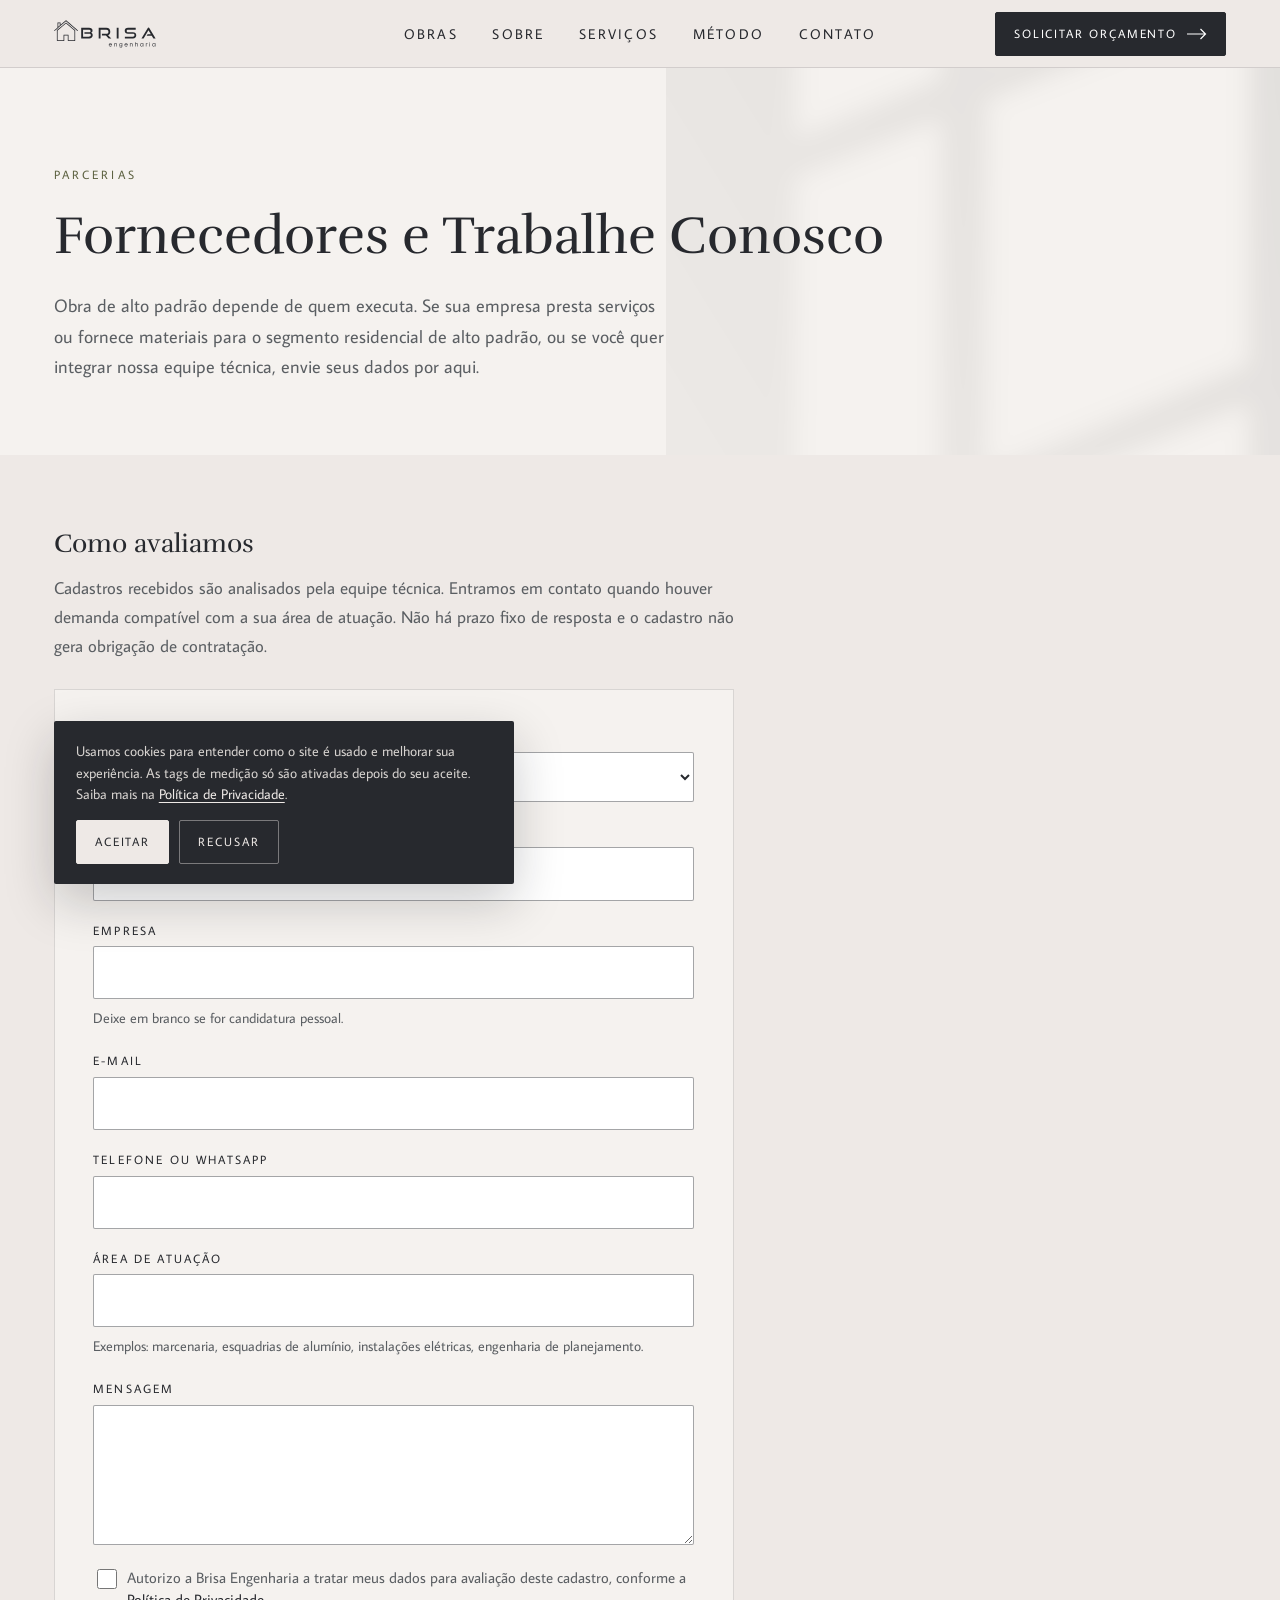
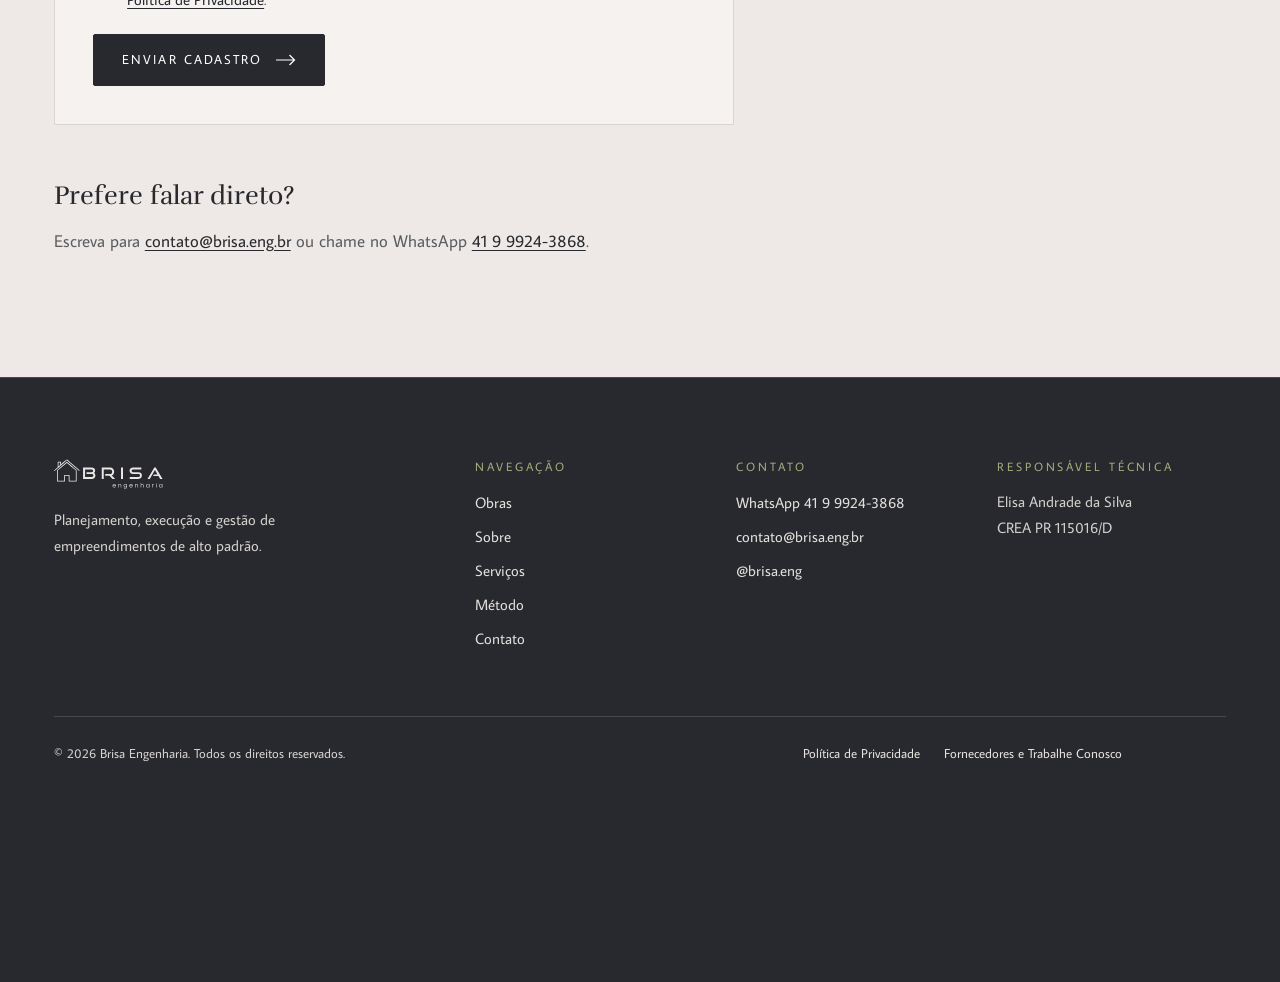
==== commit a7752d56: "v4: hero cinema em tela cheia, refino da pagina e revisao WCAG 2.0 Hero (escolhido pela cliente entr" ====
--- a/deploy-vercel/fornecedores.html
+++ b/deploy-vercel/fornecedores.html
@@ -65,6 +65,19 @@
 
 <a class="skip" href="#conteudo">Ir para o conteúdo</a>
 
+<!-- ====================================================== cookies (LGPD): primeiro na ordem do teclado -->
+<div class="cookie" data-open="false" role="region" aria-label="Aviso de cookies">
+  <div class="cookie__in">
+    <p>Usamos cookies para entender como o site é usado e melhorar sua experiência.
+      As tags de medição só são ativadas depois do seu aceite.
+      Saiba mais na <a href="privacidade.html">Política de Privacidade</a>.</p>
+    <div class="cookie__acts">
+      <button class="btn btn--sm btn--light" type="button" data-consent="granted">Aceitar</button>
+      <button class="btn btn--sm btn--ghost-light" type="button" data-consent="denied">Recusar</button>
+    </div>
+  </div>
+</div>
+
 <!-- ====================================================== header -->
 <header class="hdr hdr--solid" data-solid="true">
   <div class="wrap hdr__in">
@@ -252,19 +265,6 @@
   </div>
 </footer>
 
-<!-- ====================================================== cookies (LGPD) -->
-<div class="cookie" data-open="false" role="region" aria-label="Aviso de cookies">
-  <div class="cookie__in">
-    <p>Usamos cookies para entender como o site é usado e melhorar sua experiência.
-      As tags de medição só são ativadas depois do seu aceite.
-      Saiba mais na <a href="privacidade.html">Política de Privacidade</a>.</p>
-    <div class="cookie__acts">
-      <button class="btn btn--sm btn--light" type="button" data-consent="granted">Aceitar</button>
-      <button class="btn btn--sm btn--ghost-light" type="button" data-consent="denied">Recusar</button>
-    </div>
-  </div>
-</div>
-
 <script src="assets/vendor/gsap.min.js" defer></script>
 <script src="assets/vendor/ScrollTrigger.min.js" defer></script>
 <script src="assets/vendor/SplitText.min.js" defer></script>
--- a/deploy-vercel/css/styles.css
+++ b/deploy-vercel/css/styles.css
@@ -82,7 +82,8 @@
 img{height:auto}
 button,input,select,textarea{font:inherit;color:inherit}
 a{color:inherit}
-h1,h2,h3,h4{margin:0;font-weight:400;text-wrap:balance;overflow-wrap:normal;word-break:normal}
+/* break-word: a palavra só parte se ela sozinha não couber na linha (texto a 200% em tela estreita) */
+h1,h2,h3,h4{margin:0;font-weight:400;text-wrap:balance;overflow-wrap:break-word;word-break:normal}
 p,figure,dl,dd{margin:0}
 ul,ol{margin:0;padding:0;list-style:none}
 
@@ -170,14 +171,14 @@
   position:relative;display:inline-flex;align-items:center;justify-content:center;gap:14px;
   min-height:52px;padding:0 28px;
   font:400 .8125rem/1 var(--ff-body);letter-spacing:.16em;text-transform:uppercase;
-  text-decoration:none;white-space:nowrap;cursor:pointer;
+  text-decoration:none;cursor:pointer;max-width:100%;text-align:center;text-wrap:balance;
   color:var(--b-fg);background:var(--b-bg);
   border:1px solid var(--b-bd);border-radius:2px;
   transition:background-color .45s var(--e),border-color .45s var(--e),color .45s var(--e),transform .12s var(--e2);
 }
 .btn:hover{background-color:var(--b-hv);border-color:var(--b-hv)}
 .btn:active{transform:scale(.98)}
-.btn__ar{width:20px;height:12px;flex:0 0 auto;transition:transform .45s var(--e)}
+.btn__ar{width:20px;height:12px;flex:0 0 auto;min-width:20px;transition:transform .45s var(--e)}
 .btn:hover .btn__ar{transform:translateX(4px)}
 
 .btn--light{--b-bg:var(--bone);--b-fg:var(--ink);--b-hv:var(--paper);--b-bd:var(--bone)}
@@ -258,6 +259,10 @@
 .nav a[aria-current="true"] .nav__dot{transform:translateX(-50%) scale(1)}
 
 .hdr__end{justify-self:end;display:flex;align-items:center;gap:10px}
+/* texto ampliado: menu e botão não cabem numa linha (medido no app.js) */
+.hdr.is-tight .nav{display:none}
+.hdr.is-tight .burger{display:block}
+.hdr.is-tight .hdr__in{grid-template-columns:1fr auto}
 
 .burger{
   display:none;width:46px;height:46px;padding:0;border:0;background:none;cursor:pointer;
@@ -312,7 +317,8 @@
    disfarça a maciez. Linha B do título recuada até o eixo da coluna 3. */
 .cine{
   --sec-bg:var(--ink);
-  position:relative;height:100svh;min-height:560px;
+  position:relative;min-height:max(100svh, 560px);
+  display:flex;flex-direction:column;
   background:var(--ink);color:var(--paper);overflow:hidden;
   --fs-h1:clamp(2.2rem, .9rem + min(3.3vw, 6svh), 4.5rem);
   --c:calc((min(100vw, var(--max)) - 2 * var(--gut) - 11 * var(--col-gap)) / 12);
@@ -337,12 +343,15 @@
 .cine__cover{position:absolute;inset:0;pointer-events:none;background:var(--ink);opacity:0}
 
 .cine__in{
-  position:relative;z-index:2;height:100%;
+  position:relative;z-index:2;flex:1 0 auto;
   display:flex;flex-direction:column;justify-content:flex-end;
+  padding-top:calc(var(--hdr) + 24px);
   padding-bottom:clamp(18px, 3.6svh, 40px);
   translate:0 var(--xy, 0px);
 }
-.cine__h{font:400 var(--fs-h1)/1.14 var(--ff-display);letter-spacing:-.012em;color:var(--paper)}
+.cine__h{font:400 var(--fs-h1)/1.14 var(--ff-display);letter-spacing:-.012em;color:var(--paper);max-width:100%}
+/* só quebra palavra se ela sozinha não couber (texto a 200% no celular) */
+.cine__h .ln > span{max-width:100%;overflow-wrap:break-word}
 .cine__h .ln{display:block}
 .cine__h .ln > span{display:inline-block}
 .cine__h .ln--b{margin-inline-start:var(--axis)}
@@ -351,8 +360,8 @@
   margin-top:clamp(20px, 3.6svh, 40px);padding-top:clamp(16px, 2.6svh, 26px);
   border-top:1px solid rgba(255,255,255,.24);
 }
-.cine__lede{max-width:34ch;font-size:clamp(1rem, .9rem + .3vw, 1.1875rem);line-height:1.55;color:rgba(255,255,255,.95)}
-.cine__acts{display:flex;align-items:center;gap:12px 28px;flex-wrap:wrap}
+.cine__lede{max-width:min(34ch, 100%);font-size:clamp(1rem, .9rem + .3vw, 1.1875rem);line-height:1.55;color:rgba(255,255,255,.95)}
+.cine__acts{display:flex;align-items:center;gap:12px 28px;flex-wrap:wrap;max-width:100%}
 @media (min-width:641px){ .cine__acts{margin-right:clamp(64px, 6vw, 92px)} }   /* bolha do Merlin */
 .lnk--light{color:var(--paper)}
 
@@ -395,7 +404,8 @@
   .cine__h .ln{text-wrap:balance}
   .cine__row{flex-direction:column;align-items:flex-start;gap:18px}
   /* o canto inferior direito é da bolha do Merlin (72px) */
-  .cine__meta{padding-right:84px;row-gap:6px}
+  .cine__meta,.cine__acts{padding-right:84px}
+  .cine__meta{row-gap:6px}
   .cine__cap{flex:1 1 100%}
   .cine__veil{
     background:
@@ -440,7 +450,7 @@
   transition:opacity .45s var(--e2),transform .7s var(--e);
 }
 .obra__btn:hover .obra__cap,.obra__btn:focus-visible .obra__cap{opacity:1;transform:none}
-.obra__n{font:400 .7rem/1 var(--ff-body);letter-spacing:.24em;color:#E6E9D3}
+.obra__n{font:400 .75rem/1 var(--ff-body);letter-spacing:.24em;color:#E6E9D3}
 .obra__t{font:400 clamp(1.15rem, 1.5vw, 1.4rem)/1.25 var(--ff-display)}
 .obra__m{font-size:.8125rem;line-height:1.4;color:rgba(255,255,255,.9)}
 @media (hover:none){ .obra__cap{opacity:1;transform:none} }
@@ -464,7 +474,7 @@
 .trio-w{margin-top:clamp(22px, 4.4svh, 44px)}
 .trio{display:flex;flex-wrap:wrap;gap:14px clamp(24px, 3.2vw, 56px);padding-top:clamp(16px, 2.6svh, 26px)}
 .trio li{font:400 clamp(1.02rem, .9rem + .3vw, 1.2rem)/1.3 var(--ff-display)}
-.trio__n{display:block;margin-bottom:6px;font:400 .7rem/1 var(--ff-body);letter-spacing:.22em;color:var(--olive-ink)}
+.trio__n{display:block;margin-bottom:6px;font:400 .75rem/1 var(--ff-body);letter-spacing:.22em;color:var(--olive-ink)}
 .assina{display:grid;gap:4px;margin-top:clamp(22px, 4.4svh, 44px)}
 .assina__nome{font:400 1.25rem/1.3 var(--ff-display)}
 .assina__cargo{font-size:.8125rem;letter-spacing:.12em;text-transform:uppercase;color:var(--muted)}
@@ -515,13 +525,14 @@
 .svc{margin-top:clamp(18px, 4svh, 40px);border-top:1px solid var(--line)}
 .svc__it{border-bottom:1px solid var(--line)}
 .svc__btn{
-  width:100%;display:grid;grid-template-columns:56px 1fr 16px;align-items:center;gap:0 8px;
+  width:100%;display:grid;grid-template-columns:56px minmax(0,1fr) 16px;align-items:center;gap:0 8px;
   min-height:44px;padding:clamp(11px, min(1.6vw, 2.2svh), 22px) 0;margin:0;border:0;background:none;cursor:pointer;text-align:left;
   font:400 clamp(1.12rem, min(1.55vw, 2.7svh), 1.45rem)/1.25 var(--ff-display);
   color:var(--muted);transition:color .4s var(--e2);
 }
 .svc__btn:hover,.svc__it.is-open .svc__btn{color:var(--ink)}
-.svc__n{font:400 .72rem/1 var(--ff-body);letter-spacing:.22em;color:var(--olive-ink)}
+.svc__t{overflow-wrap:break-word;min-width:0}
+.svc__n{font:400 .75rem/1 var(--ff-body);letter-spacing:.22em;color:var(--olive-ink)}
 .svc__ic{position:relative;width:14px;height:14px;justify-self:end}
 .svc__ic i{position:absolute;left:0;top:50%;width:14px;height:1px;background:currentColor;transition:transform .5s var(--e)}
 .svc__ic i:last-child{transform:rotate(90deg)}
@@ -530,7 +541,7 @@
 .svc__it.is-open .svc__pn{grid-template-rows:1fr}
 .svc__pi{overflow:hidden;padding-left:64px;visibility:hidden;transition:visibility 0s .5s}
 .svc__it.is-open .svc__pi{visibility:visible;transition:visibility 0s}
-.svc__pi p{max-width:60ch;padding-bottom:16px;color:var(--muted);font-size:clamp(.97rem, .9rem + .15vw, 1.0625rem)}
+.svc__pi p{max-width:54ch;padding-bottom:16px;color:var(--muted);font-size:clamp(.97rem, .9rem + .15vw, 1.0625rem)}
 .svc__list{columns:2;column-gap:28px;padding-bottom:18px}
 .svc__list li{
   break-inside:avoid;padding:3px 0 3px 16px;font-size:.95rem;line-height:1.45;
@@ -551,7 +562,7 @@
 .etapas{display:grid;grid-template-columns:repeat(3,minmax(0,1fr));column-gap:var(--col-gap);row-gap:clamp(24px, 5svh, 48px)}
 .etapa .filete{margin-bottom:clamp(14px, 2.4svh, 22px)}
 .etapa__n{display:block;margin-bottom:clamp(8px, 1.4svh, 14px);font:400 1.75rem/1 var(--ff-display);color:var(--olive-pale)}
-.etapa__t{margin-bottom:6px;font:400 1.375rem/1.2 var(--ff-display);color:var(--paper);overflow-wrap:normal;hyphens:manual}
+.etapa__t{margin-bottom:6px;font:400 1.375rem/1.2 var(--ff-display);color:var(--paper);hyphens:manual}
 .etapa p{max-width:40ch;font-size:.9375rem;line-height:1.55;color:var(--on-slate)}
 
 /* =========================================================== compromisso */
@@ -561,22 +572,22 @@
   align-items:center;
   --c:calc((min(100vw, var(--max)) - 2 * var(--gut) - 11 * var(--col-gap)) / 12);
 }
-.comp__txt{grid-column:1 / span 6}
+.comp__txt{grid-column:1 / span 7}
 .comp__h span{display:block}
 .pilares-w{margin-top:clamp(18px, 3.6svh, 36px)}
 .pilares li{
-  display:grid;grid-template-columns:minmax(0,.8fr) minmax(0,1.5fr);gap:6px 24px;align-items:baseline;
+  display:flex;flex-wrap:wrap;gap:4px 24px;align-items:baseline;
   padding:clamp(10px, 1.7svh, 16px) 0;border-bottom:1px solid var(--line);
 }
-.pilares h3{font:400 clamp(1.05rem, .95rem + .25vw, 1.25rem)/1.3 var(--ff-display)}
-.pilares p{font-size:.95rem;line-height:1.5;color:var(--muted)}
+.pilares h3{flex:1 1 9em;font:400 clamp(1.05rem, .95rem + .25vw, 1.25rem)/1.3 var(--ff-display)}
+.pilares p{flex:2 1 17em;font-size:.95rem;line-height:1.5;color:var(--muted)}
 .comp__nota{max-width:52ch;margin-top:clamp(16px, 3svh, 28px);font-size:.9375rem;line-height:1.55;color:var(--muted)}
 .comp__notat{display:block;margin-bottom:2px;font:400 1.125rem/1.3 var(--ff-display);color:var(--ink)}
 .comp__cta{margin-top:clamp(18px, 3.6svh, 36px)}
-.comp__fig{grid-column:8 / -1;justify-self:end;width:100%}
+.comp__fig{grid-column:9 / -1;justify-self:end;width:100%}
 .comp__fig .fx{
   aspect-ratio:3/4;width:auto;max-width:100%;margin-left:auto;
-  height:min(calc((5 * var(--c) + 4 * var(--col-gap)) * 4 / 3), calc(100svh - var(--sec-t) - var(--sec-b) - 2.5rem));
+  height:min(calc((4 * var(--c) + 3 * var(--col-gap)) * 4 / 3), calc(100svh - var(--sec-t) - var(--sec-b) - 2.5rem));
 }
 .comp__fig .leg{text-align:right}
 
@@ -602,8 +613,8 @@
 }
 .contatos{display:grid;gap:14px;text-align:right}
 .contatos div{display:grid;gap:3px}
-.contatos dt{font:400 .7rem/1.3 var(--ff-body);letter-spacing:.24em;text-transform:uppercase;color:var(--olive-soft)}
-.contatos a{display:inline-block;padding:2px 0;font:400 1.125rem/1.35 var(--ff-display);text-decoration:none;color:var(--bone);
+.contatos dt{font:400 .75rem/1.3 var(--ff-body);letter-spacing:.24em;text-transform:uppercase;color:var(--olive-soft)}
+.contatos a{display:inline-block;max-width:100%;overflow-wrap:anywhere;padding:2px 0;font:400 1.125rem/1.35 var(--ff-display);text-decoration:none;color:var(--bone);
   background:linear-gradient(currentColor,currentColor) no-repeat 100% 100% / 0 1px;transition:background-size .45s var(--e)}
 .contatos a:hover,.contatos a:focus-visible{background-size:100% 1px;background-position:0 100%}
 
@@ -611,15 +622,16 @@
 .ftr{
   background:var(--ink);color:var(--on-ink);
   border-top:1px solid var(--line-d);
-  padding-top:clamp(52px, 9svh, 96px);padding-bottom:28px;
+  padding-top:clamp(52px, 9svh, 96px);padding-bottom:calc(28px + var(--cookie-h, 0px));
   font-size:.9375rem;
 }
 .ftr__top{display:grid;grid-template-columns:1.7fr repeat(3,minmax(0,1fr));gap:36px 32px;padding-bottom:clamp(36px, 7svh, 64px)}
 .ftr__brand img{height:30px;width:auto;margin-bottom:18px}
 .ftr__brand p{max-width:30ch}
-.ftr__h{margin-bottom:14px;font:400 .7rem/1.3 var(--ff-body);letter-spacing:.24em;text-transform:uppercase;color:var(--olive-soft)}
+.ftr__h{margin-bottom:14px;font:400 .75rem/1.3 var(--ff-body);letter-spacing:.24em;text-transform:uppercase;color:var(--olive-soft)}
 .ftr__col ul{display:grid;gap:6px}
-.ftr__col a{display:inline-flex;align-items:center;min-height:28px;text-decoration:none;color:#E6E2DF;
+.ftr__col li{min-width:0}
+.ftr__col a{display:inline-flex;align-items:center;min-height:28px;max-width:100%;overflow-wrap:anywhere;text-decoration:none;color:#E6E2DF;
   background:linear-gradient(currentColor,currentColor) no-repeat 0 calc(100% - 3px) / 0 1px;transition:background-size .45s var(--e)}
 .ftr__col a:hover,.ftr__col a:focus-visible{background-size:100% 1px}
 .ftr__bot{
@@ -714,10 +726,11 @@
 
 /* formulário (fornecedores) */
 .form{display:grid;gap:22px;margin:28px 0 48px;padding:clamp(22px, 3vw, 40px);background:var(--bone-2);border:1px solid var(--line)}
-.field{display:grid;gap:8px}
+.field{display:grid;gap:8px;min-width:0}
+.form > *{min-width:0}
 .field label{font:400 .75rem/1.3 var(--ff-body);letter-spacing:.18em;text-transform:uppercase;color:var(--ink)}
 .field input,.field select,.field textarea{
-  width:100%;min-height:50px;padding:12px 14px;
+  width:100%;max-width:100%;min-width:0;min-height:50px;padding:12px 14px;
   background:var(--paper);border:1px solid rgba(39,41,46,.42);border-radius:2px;
   color:var(--ink);font-size:1rem;
   transition:border-color .3s var(--e2),box-shadow .3s var(--e2);
@@ -775,7 +788,8 @@
   .serv__fig{margin-bottom:clamp(20px, 3.6svh, 36px)}
   .serv__media{width:100%;height:clamp(150px, 22svh, 320px);aspect-ratio:auto}
 
-  .pilares li{grid-template-columns:minmax(0,1fr);gap:2px}
+  .pilares li{gap:2px}
+  .pilares h3,.pilares p{flex-basis:100%}
 
   .cta__end{justify-self:stretch;justify-items:start;margin-top:clamp(28px, 5svh, 44px)}
   .contatos{text-align:left}
@@ -790,7 +804,7 @@
 }
 
 @media (max-width:760px){
-  .etapas{grid-template-columns:repeat(2,minmax(0,1fr))}
+  .etapas{grid-template-columns:repeat(auto-fit,minmax(min(100%, 7.5em),1fr))}
   .comp__grid{grid-template-columns:minmax(0,1fr)}
   .comp__txt{grid-column:auto}
   .comp__fig{display:none}
@@ -823,11 +837,11 @@
 
   .serv__media{height:clamp(120px, 15svh, 220px)}
   .svc{margin-top:16px}
-  .svc__btn{grid-template-columns:40px 1fr 14px;padding:10px 0;font-size:1.08rem}
+  .svc__btn{grid-template-columns:40px minmax(0,1fr) 14px;padding:10px 0;font-size:1.08rem}
   .svc__pi{padding-left:48px}
   .svc__pi p{font-size:.95rem;line-height:1.55;padding-bottom:12px}
   .svc__list{columns:1;padding-bottom:14px}
-  .svc__list li{font-size:.9rem;padding-top:2px;padding-bottom:2px}
+  .svc__list li{font-size:.9375rem;line-height:1.5;padding-top:2px;padding-bottom:2px}
   .serv__cta{margin-top:18px}
   .serv__fig{margin-bottom:18px}
 
@@ -835,15 +849,15 @@
   .metodo__head{margin-bottom:24px}
   .etapas{column-gap:16px;row-gap:18px}
   .etapa .filete{margin-bottom:10px}
-  .etapa__n{font:400 .72rem/1 var(--ff-body);letter-spacing:.2em;margin-bottom:6px}
+  .etapa__n{font:400 .75rem/1 var(--ff-body);letter-spacing:.2em;margin-bottom:6px}
   .etapa__t{font-size:1.05rem;margin-bottom:4px}
-  .etapa p{font-size:.875rem;line-height:1.45}
-
-  .pilares{display:grid;grid-template-columns:repeat(2,minmax(0,1fr));column-gap:16px}
+  .etapa p{font-size:.875rem;line-height:1.5}
+
+  .pilares{display:grid;grid-template-columns:repeat(auto-fit,minmax(min(100%, 7.5em),1fr));column-gap:16px}
   .pilares li{padding:10px 0;gap:2px}
   .pilares li:last-child{grid-column:1 / -1}
   .pilares h3{font-size:1.02rem}
-  .pilares p{font-size:.875rem;line-height:1.45}
+  .pilares p{font-size:.875rem;line-height:1.5}
   .comp__nota{font-size:.875rem}
   .comp__cta{margin-top:18px}
 
@@ -851,13 +865,13 @@
   .cta .btn--lg{min-height:56px;padding:0 26px}
 
   .ftr{padding-top:44px}
-  .ftr__top{grid-template-columns:repeat(2,minmax(0,1fr));gap:26px 20px;padding-bottom:28px}
+  .ftr__top{grid-template-columns:repeat(auto-fit,minmax(min(100%, 9.5em),1fr));gap:26px 20px;padding-bottom:28px}
   .ftr__col:last-child{grid-column:1 / -1}
   .ftr__brand img{margin-bottom:12px}
   .ftr__col ul{gap:2px}
 
-  .cookie{left:12px;bottom:12px;width:calc(100vw - 24px);padding:16px 18px}
-  .cookie__acts .btn{flex:1 1 0}
+  .cookie{left:12px;bottom:12px;width:calc(100vw - 24px - 84px);padding:16px 18px}
+  .cookie__acts .btn{flex:1 1 auto}
   .lb__bar{grid-template-columns:1fr auto;gap:12px 16px}
   .lb__count{grid-column:1;grid-row:2}
   .lb__close{grid-column:2;grid-row:1 / span 2}
@@ -885,16 +899,19 @@
   .svc{margin-top:10px}
   .etapas{row-gap:10px}
   .etapa p{font-size:.8125rem}
-  .pilares li{padding:7px 0}
+  .pilares li{padding:6px 0}
   .pilares p{font-size:.8125rem}
   .ftr__top{gap:18px 16px}
   .svc__btn{font-size:.98rem}
   .serv__cta,.comp__cta{margin-top:12px}
   .metodo__head{margin-bottom:12px}
-  .etapas{row-gap:8px}
-  .etapa .filete{margin-bottom:6px}
+  .etapas{row-gap:6px}
+  .etapa .filete{margin-bottom:4px}
+  .etapa__n{margin-bottom:3px}
+  .etapa__t{margin-bottom:2px}
+  .metodo__head .label{margin-bottom:6px}
   .etapa__t{font-size:.95rem}
-  .etapa p{font-size:.78rem;line-height:1.4}
+  .etapa p{font-size:.8125rem;line-height:1.5}
   .comp__h{font-size:1.3rem}
   .pilares-w{margin-top:10px}
   .cta{padding:32px 0}
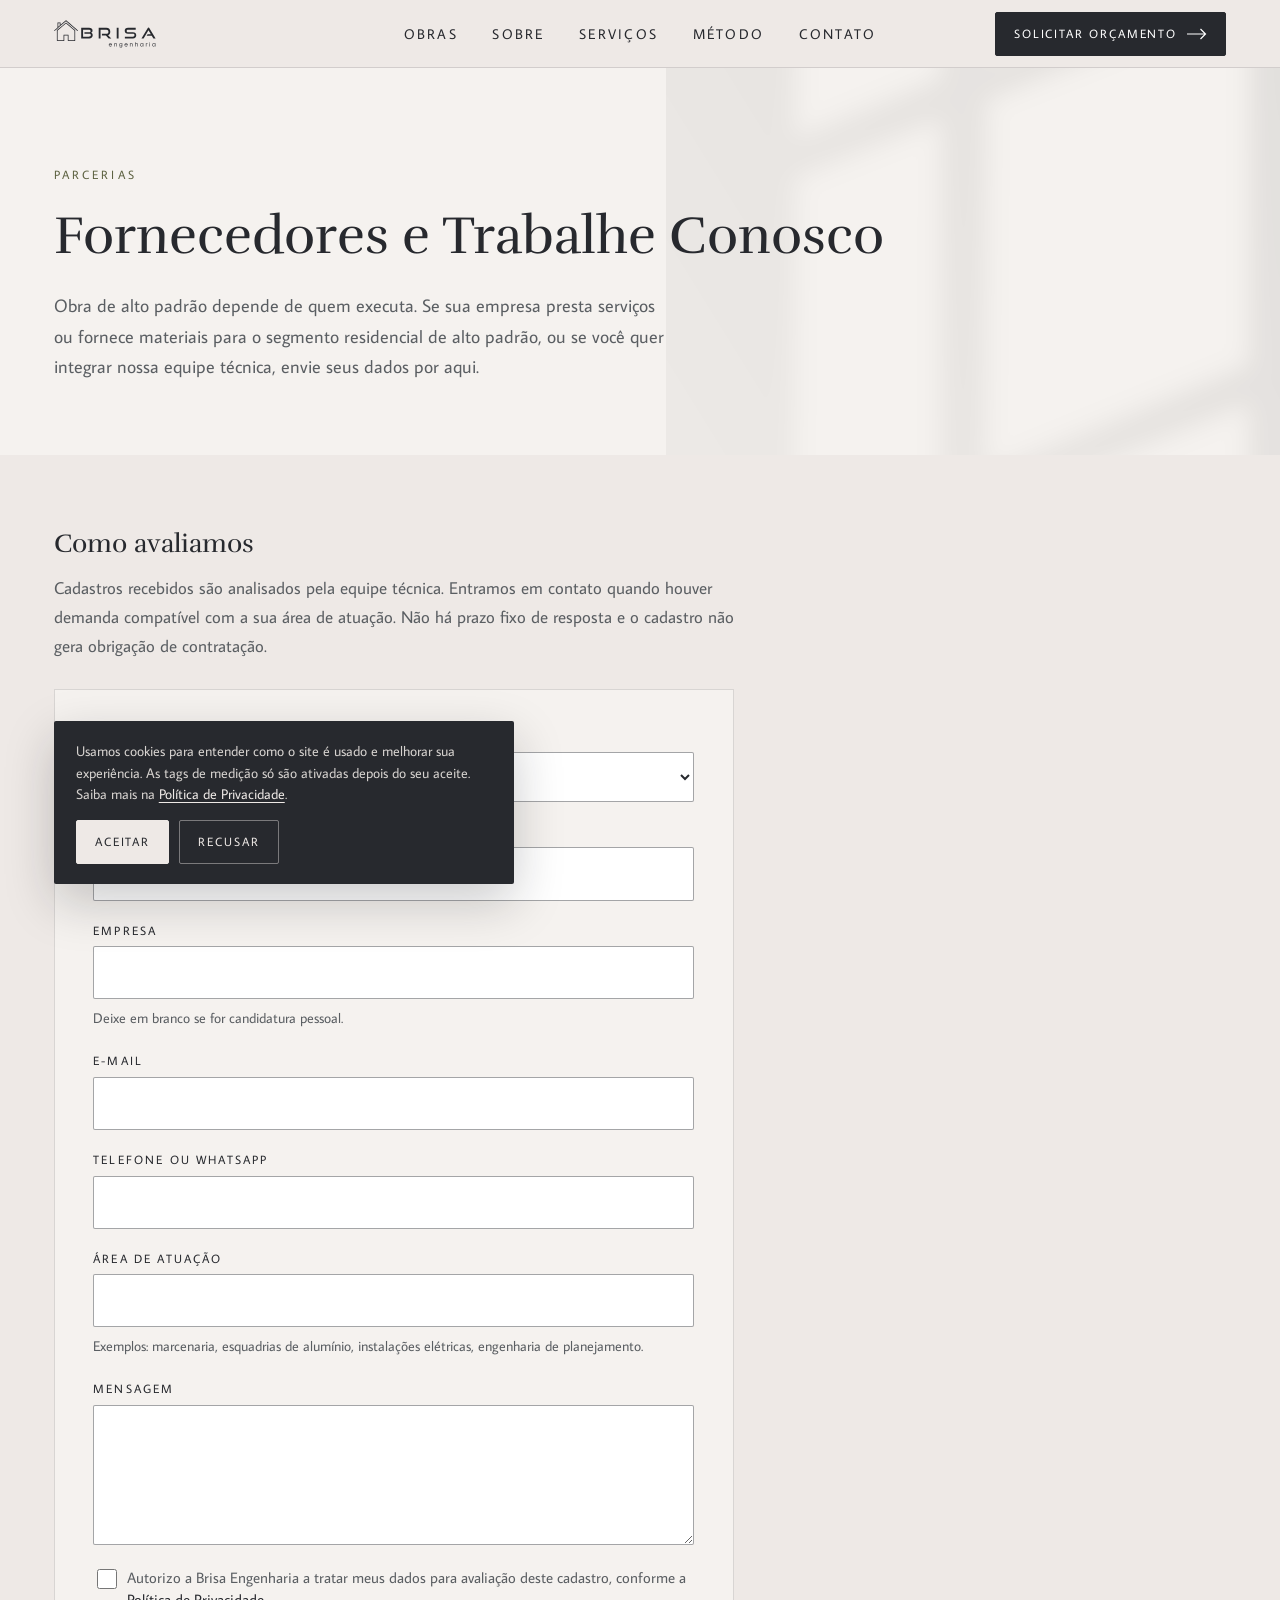
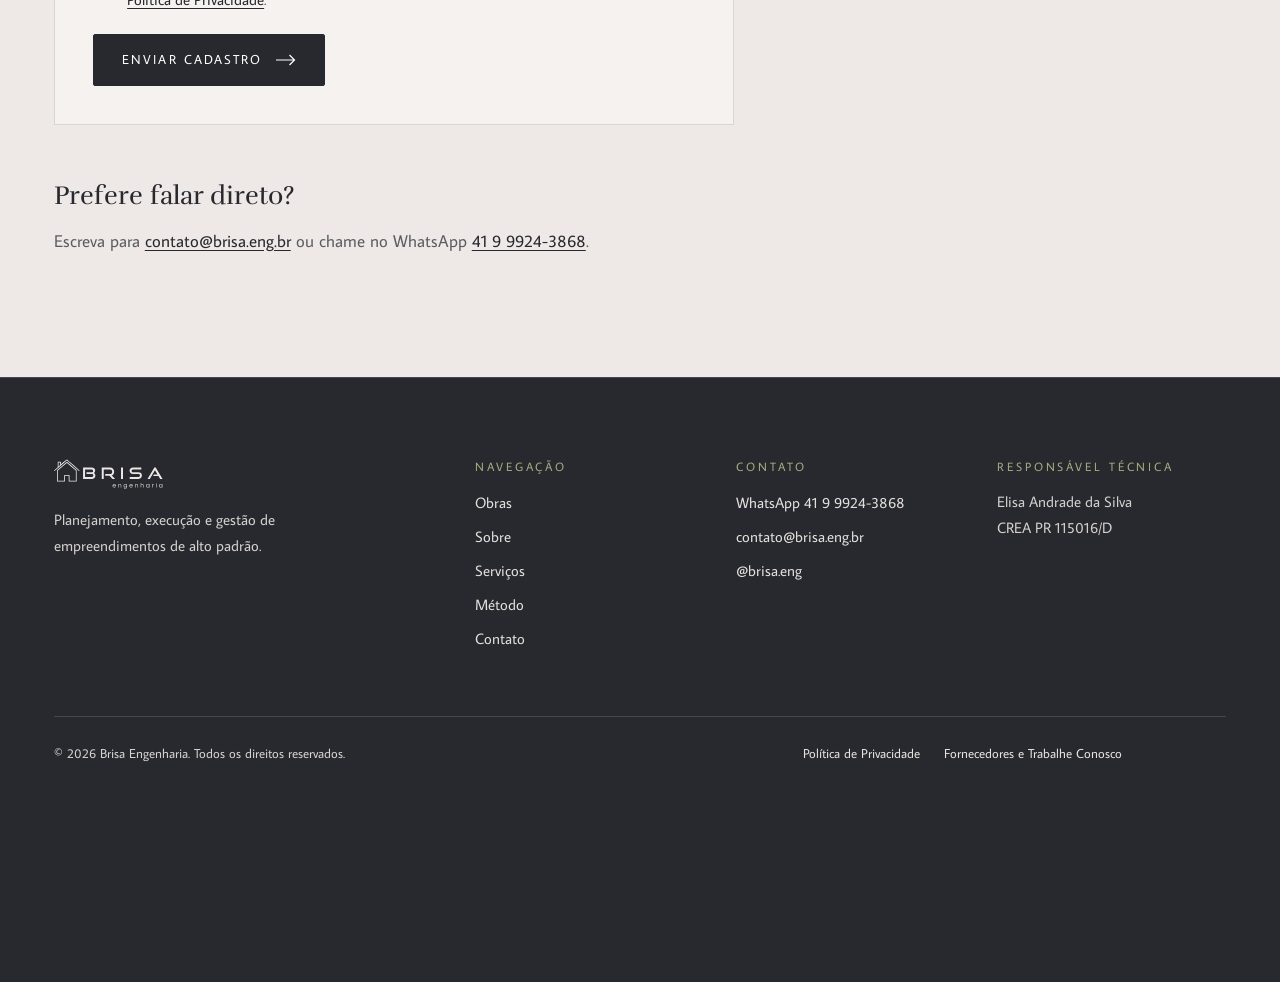
==== commit 4f2c999a: "ajustes" ====
--- a/deploy-vercel/fornecedores.html
+++ b/deploy-vercel/fornecedores.html
@@ -46,7 +46,7 @@
 <link rel="preconnect" href="https://fonts.gstatic.com" crossorigin>
 <link rel="stylesheet" href="https://fonts.googleapis.com/css2?family=Rufina&family=Average+Sans&display=swap">
 <link rel="stylesheet" href="assets/vendor/lenis.css">
-<link rel="stylesheet" href="css/styles.css?v=3">
+<link rel="stylesheet" href="css/styles.css?v=4">
 <link rel="stylesheet" href="css/motion.css?v=3">
 <script>
 (function () {
@@ -271,7 +271,7 @@
 <script src="assets/vendor/CustomEase.min.js" defer></script>
 <script src="assets/vendor/lenis.min.js" defer></script>
 <script src="js/motion.js?v=3" defer></script>
-<script src="js/app.js?v=3" defer></script>
+<script src="js/app.js?v=4" defer></script>
 <script src="js/form.js" defer></script>
 </body>
 </html>
--- a/deploy-vercel/css/styles.css
+++ b/deploy-vercel/css/styles.css
@@ -366,10 +366,7 @@
 .lnk--light{color:var(--paper)}
 
 .cine__meta{display:flex;align-items:center;gap:12px 22px;flex-wrap:wrap;margin-top:clamp(12px, 2.2svh, 22px);min-height:44px}
-.cine__cap{display:flex;align-items:baseline;gap:14px;font:400 .75rem/1.4 var(--ff-body);letter-spacing:.18em;text-transform:uppercase;color:rgba(255,255,255,.92)}
-.cine__n{display:inline-flex;align-items:baseline;font:400 1.0625rem/1 var(--ff-display);letter-spacing:.02em;color:var(--paper)}
-.cine__tot{font-size:.8125rem;color:rgba(255,255,255,.86)}
-.cine:not([data-show]) .cine__tot{display:none}
+.cine__cap{font:400 .75rem/1.4 var(--ff-body);letter-spacing:.18em;text-transform:uppercase;color:rgba(255,255,255,.92)}
 .cine__prog{display:none;gap:6px;align-items:center}
 .cine[data-show] .cine__prog{display:inline-flex}
 .cine__prog i{display:block;width:28px;height:1px;background:rgba(255,255,255,.35);overflow:hidden}
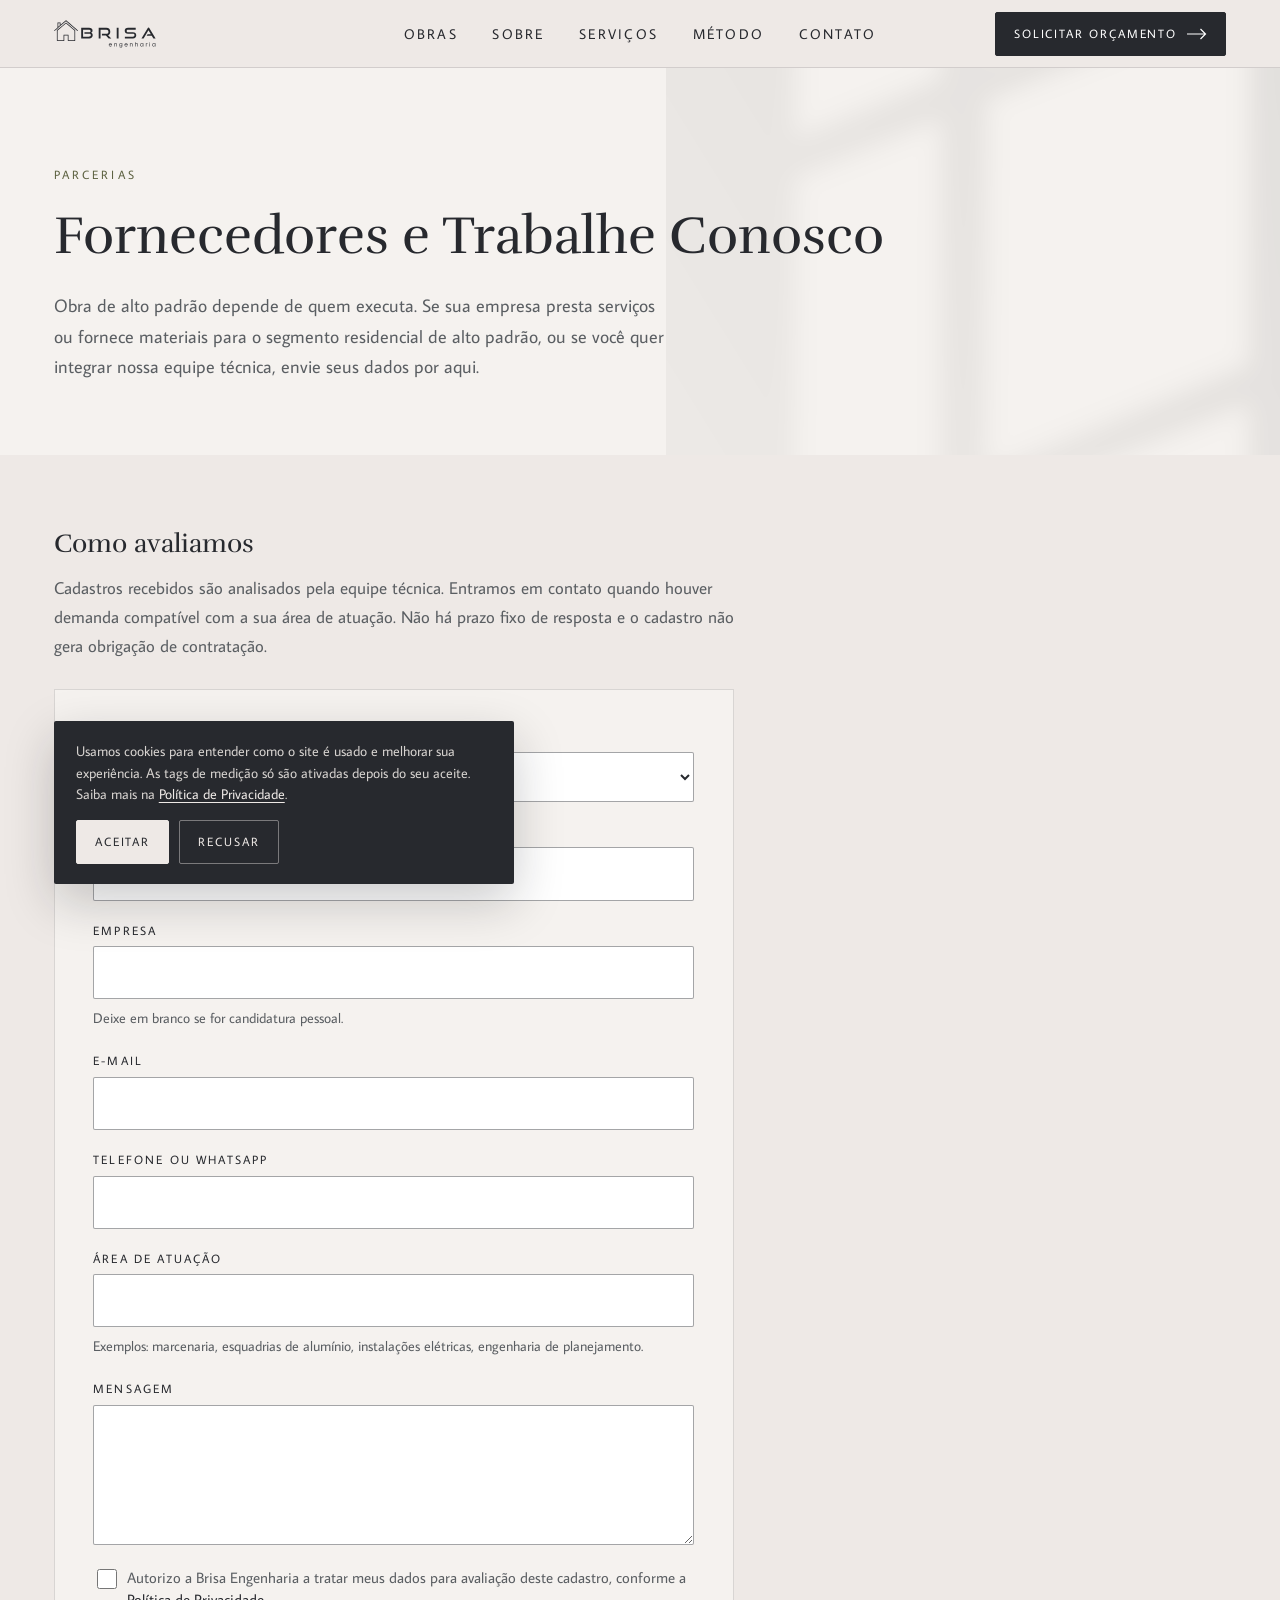
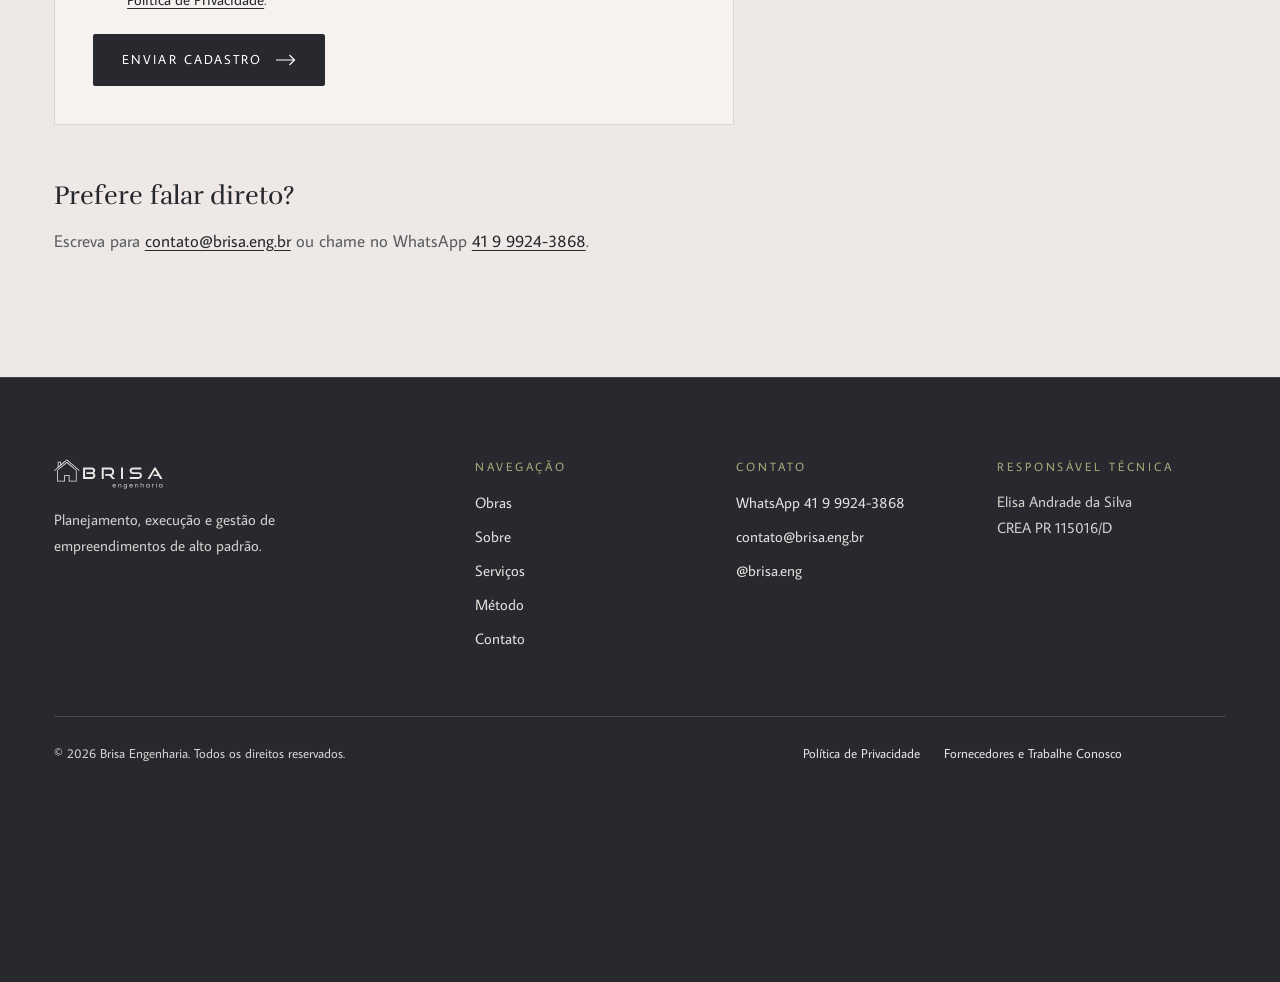
==== commit 8e2f2fe3: "ajustes" ====
--- a/deploy-vercel/fornecedores.html
+++ b/deploy-vercel/fornecedores.html
@@ -46,7 +46,7 @@
 <link rel="preconnect" href="https://fonts.gstatic.com" crossorigin>
 <link rel="stylesheet" href="https://fonts.googleapis.com/css2?family=Rufina&family=Average+Sans&display=swap">
 <link rel="stylesheet" href="assets/vendor/lenis.css">
-<link rel="stylesheet" href="css/styles.css?v=4">
+<link rel="stylesheet" href="css/styles.css?v=5">
 <link rel="stylesheet" href="css/motion.css?v=3">
 <script>
 (function () {
@@ -271,7 +271,7 @@
 <script src="assets/vendor/CustomEase.min.js" defer></script>
 <script src="assets/vendor/lenis.min.js" defer></script>
 <script src="js/motion.js?v=3" defer></script>
-<script src="js/app.js?v=4" defer></script>
+<script src="js/app.js?v=5" defer></script>
 <script src="js/form.js" defer></script>
 </body>
 </html>
--- a/deploy-vercel/css/styles.css
+++ b/deploy-vercel/css/styles.css
@@ -152,12 +152,6 @@
   opacity:max(var(--ev, 0), var(--xv, 0));
 }
 
-.leg{
-  margin-top:14px;
-  font:400 .75rem/1.5 var(--ff-body);letter-spacing:.16em;text-transform:uppercase;
-  color:var(--muted);
-}
-.leg__n{font:400 1.125rem/1 var(--ff-display);letter-spacing:0;color:var(--olive-ink)}
 
 /* filete: junta de 1px que desenha na entrada (elemento não textual) */
 .filete{display:block;height:1px;background:rgba(39,41,46,.22);transform-origin:0 50%}
@@ -366,7 +360,6 @@
 .lnk--light{color:var(--paper)}
 
 .cine__meta{display:flex;align-items:center;gap:12px 22px;flex-wrap:wrap;margin-top:clamp(12px, 2.2svh, 22px);min-height:44px}
-.cine__cap{font:400 .75rem/1.4 var(--ff-body);letter-spacing:.18em;text-transform:uppercase;color:rgba(255,255,255,.92)}
 .cine__prog{display:none;gap:6px;align-items:center}
 .cine[data-show] .cine__prog{display:inline-flex}
 .cine__prog i{display:block;width:28px;height:1px;background:rgba(255,255,255,.35);overflow:hidden}
@@ -403,7 +396,6 @@
   /* o canto inferior direito é da bolha do Merlin (72px) */
   .cine__meta,.cine__acts{padding-right:84px}
   .cine__meta{row-gap:6px}
-  .cine__cap{flex:1 1 100%}
   .cine__veil{
     background:
       linear-gradient(180deg, rgba(22,24,28,.72) 0%, rgba(22,24,28,0) 18%),
@@ -482,19 +474,16 @@
   aspect-ratio:4/5;width:auto;max-width:100%;margin-left:auto;
   height:min(calc((5 * var(--c) + 4 * var(--col-gap)) * 1.25), calc(100svh - var(--sec-t) - var(--sec-b) - 2.5rem));
 }
-.sobre__fig .leg{text-align:right}
 
 /* ================================================================= faixa
-   Entreato em ink: a frase sobre fundo sólido, a foto como placa ao lado
-   de uma legenda de museu. Acabou o texto sobre foto. */
+   Entreato em ink: a frase sobre fundo sólido, a foto como placa deslocada
+   à direita, sem legenda (pedido da cliente, 2026-10-01). */
 .faixa{background:var(--ink);color:var(--bone);padding:clamp(72px, 11svh, 120px) 0 clamp(64px, 10svh, 112px)}
 .faixa__q{max-width:19em;color:var(--bone)}
 .faixa__row{
   display:grid;grid-template-columns:repeat(12,minmax(0,1fr));column-gap:var(--col-gap);
   align-items:end;margin-top:clamp(36px, 6svh, 64px);
 }
-.faixa__leg{grid-column:1 / span 3;font-size:.8125rem;line-height:1.5;color:var(--on-ink)}
-.faixa__legt{display:block;margin-bottom:4px;font:400 1.0625rem/1.3 var(--ff-display);color:var(--bone)}
 .faixa__fx{grid-column:5 / -1;aspect-ratio:2.39/1;max-height:calc(100svh - 18rem)}
 
 /* ============================================================== serviços */
@@ -586,7 +575,6 @@
   aspect-ratio:3/4;width:auto;max-width:100%;margin-left:auto;
   height:min(calc((4 * var(--c) + 3 * var(--col-gap)) * 4 / 3), calc(100svh - var(--sec-t) - var(--sec-b) - 2.5rem));
 }
-.comp__fig .leg{text-align:right}
 
 /* ======================================================= contato (CTA) */
 .cta{
@@ -770,7 +758,6 @@
   .sobre__h,.serv__h,.cta__h,.comp__h{max-width:none}
   .sobre__fig{order:-1;margin-bottom:clamp(20px, 3.6svh, 36px)}
   .sobre__fig .fx{width:100%;height:clamp(160px, 26svh, 380px);aspect-ratio:auto}
-  .sobre__fig .leg{text-align:left}
   /* compromisso segue lado a lado no tablet: texto 7 colunas, foto 5 */
   .comp__txt{grid-column:1 / span 7}
   .comp__fig{grid-column:9 / -1}
@@ -780,7 +767,6 @@
 
   .faixa__row{grid-template-columns:minmax(0,1fr);row-gap:14px}
   .faixa__fx{grid-column:auto;grid-row:1;max-height:none}
-  .faixa__leg{grid-column:auto;grid-row:2}
 
   .serv__fig{margin-bottom:clamp(20px, 3.6svh, 36px)}
   .serv__media{width:100%;height:clamp(150px, 22svh, 320px);aspect-ratio:auto}
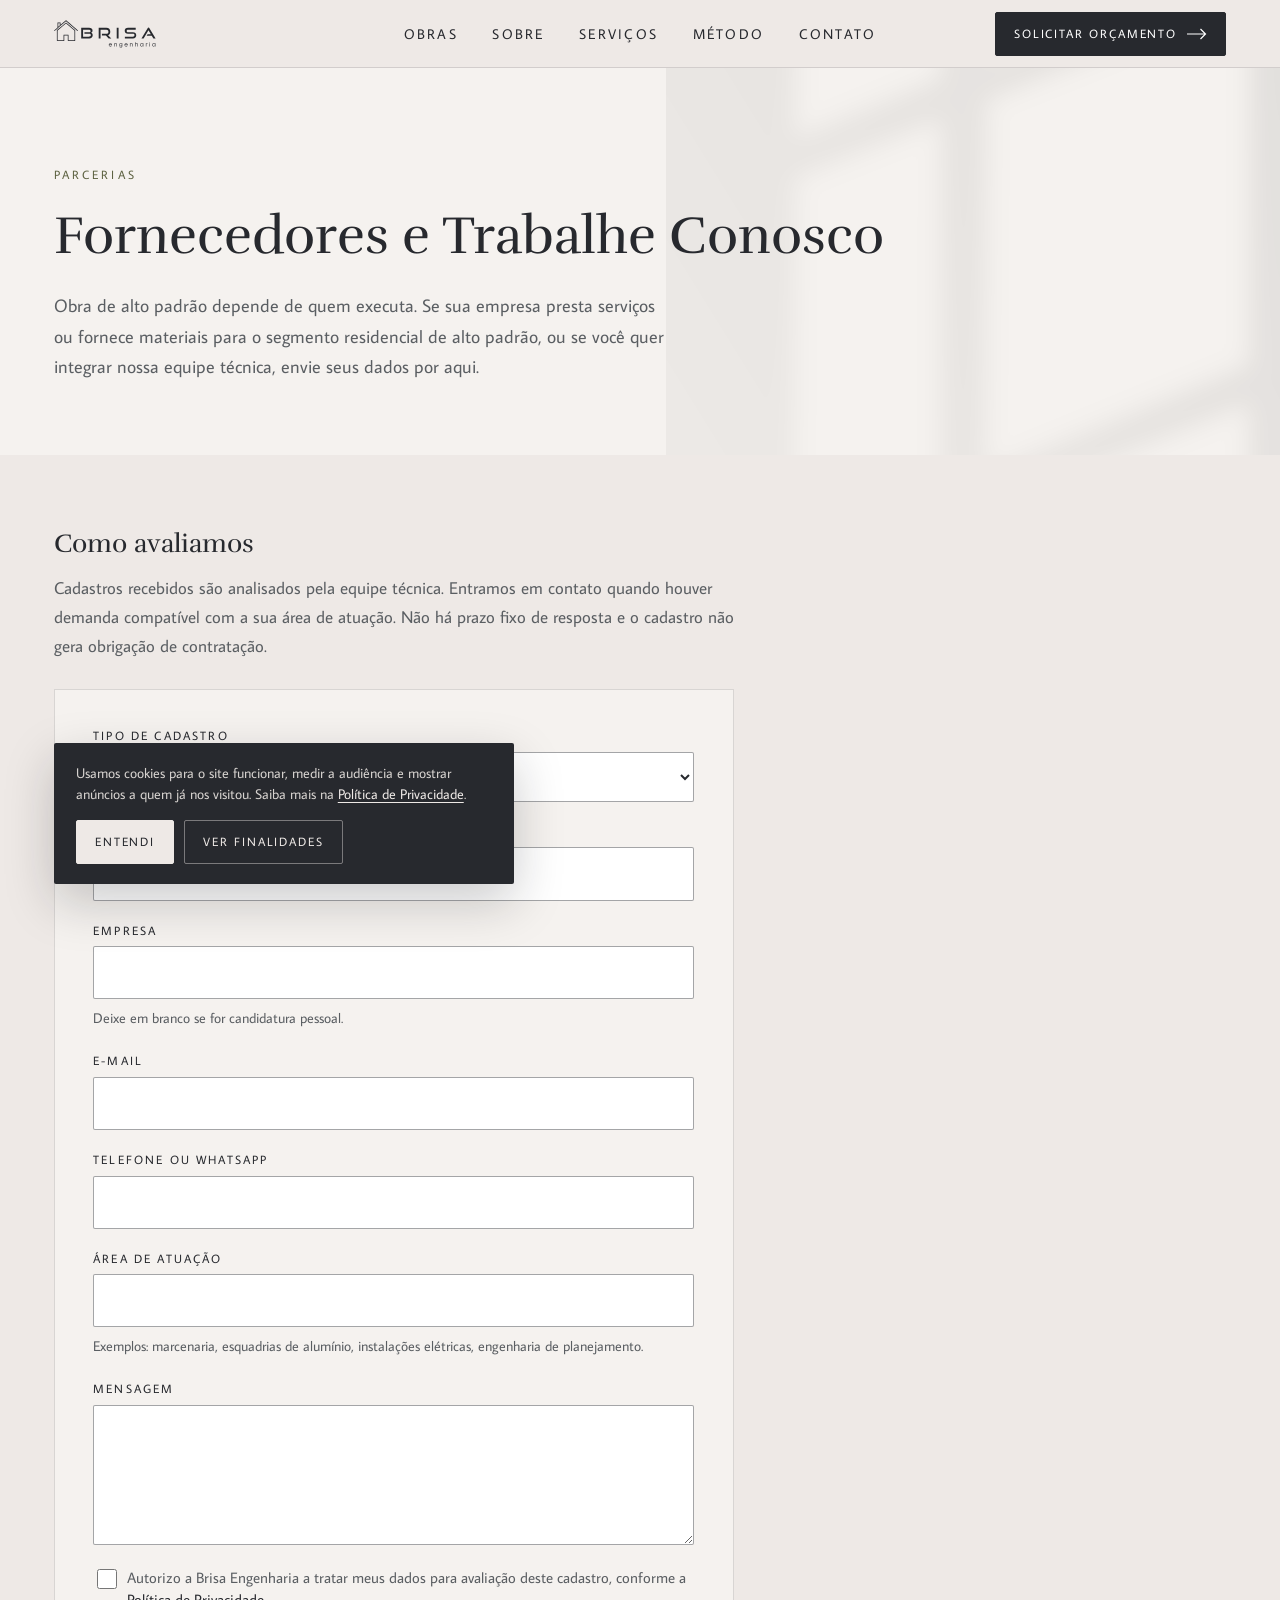
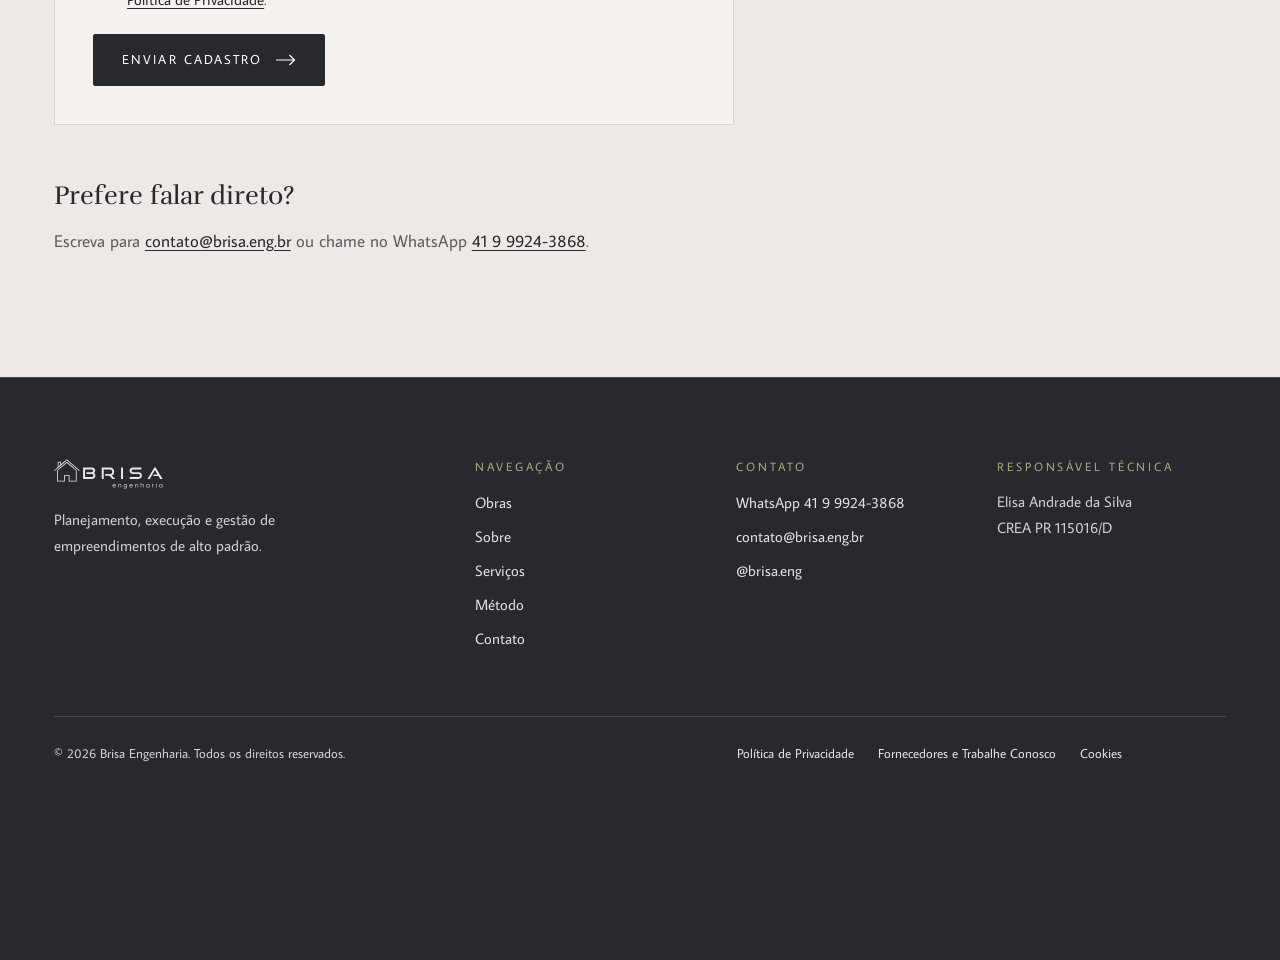
==== commit 4e3831d4: "Retira o Consent Mode e troca o banner por aviso informativo de cookies - Remove o gtag('consent','d" ====
--- a/deploy-vercel/fornecedores.html
+++ b/deploy-vercel/fornecedores.html
@@ -3,31 +3,6 @@
 <head>
 <meta charset="utf-8">
 <meta name="viewport" content="width=device-width, initial-scale=1">
-
-<!-- BuildV: consentimento (Google Consent Mode v2) ==========================
-     Vem ANTES do GTM de propósito. O padrão é tudo negado, e o container só
-     libera armazenamento de medição depois do aceite no banner de cookies.
-     A leitura do localStorage é síncrona: quem já aceitou antes entra em
-     granted no primeiro hit, sem perder pageview. -->
-<script>
-window.dataLayer = window.dataLayer || [];
-function gtag(){dataLayer.push(arguments);}
-(function () {
-  var salvo = null;
-  try { salvo = localStorage.getItem("brisa_consent_v1"); } catch (e) { salvo = null; }
-  var ok = salvo === "granted" ? "granted" : "denied";
-  gtag("consent", "default", {
-    ad_storage: ok,
-    ad_user_data: ok,
-    ad_personalization: ok,
-    analytics_storage: ok,
-    functionality_storage: "granted",
-    security_storage: "granted",
-    wait_for_update: 1500
-  });
-})();
-</script>
-<!-- /BuildV: consentimento -->
 
 <!-- BuildV: GTM -->
 <script>(function(w,d,s,l,i){w[l]=w[l]||[];w[l].push({'gtm.start':
@@ -46,7 +21,7 @@
 <link rel="preconnect" href="https://fonts.gstatic.com" crossorigin>
 <link rel="stylesheet" href="https://fonts.googleapis.com/css2?family=Rufina&family=Average+Sans&display=swap">
 <link rel="stylesheet" href="assets/vendor/lenis.css">
-<link rel="stylesheet" href="css/styles.css?v=5">
+<link rel="stylesheet" href="css/styles.css?v=6">
 <link rel="stylesheet" href="css/motion.css?v=3">
 <script>
 (function () {
@@ -68,12 +43,16 @@
 <!-- ====================================================== cookies (LGPD): primeiro na ordem do teclado -->
 <div class="cookie" data-open="false" role="region" aria-label="Aviso de cookies">
   <div class="cookie__in">
-    <p>Usamos cookies para entender como o site é usado e melhorar sua experiência.
-      As tags de medição só são ativadas depois do seu aceite.
+    <p>Usamos cookies para o site funcionar, medir a audiência e mostrar anúncios a quem já nos visitou.
       Saiba mais na <a href="privacidade.html">Política de Privacidade</a>.</p>
+    <ul class="cookie-fins" id="cookie-fins" data-cookie-fins hidden>
+      <li><strong>Essenciais:</strong> fazem o site funcionar.</li>
+      <li><strong>Análise:</strong> Google Analytics e Microsoft Clarity, para saber quais páginas e botões funcionam.</li>
+      <li><strong>Publicidade:</strong> Google Ads, Meta e LinkedIn, para mostrar anúncios a quem já visitou o site.</li>
+    </ul>
     <div class="cookie__acts">
-      <button class="btn btn--sm btn--light" type="button" data-consent="granted">Aceitar</button>
-      <button class="btn btn--sm btn--ghost-light" type="button" data-consent="denied">Recusar</button>
+      <button class="btn btn--sm btn--light" type="button" data-cookie-ok>Entendi</button>
+      <button class="btn btn--sm btn--ghost-light" type="button" data-cookie-more aria-expanded="false" aria-controls="cookie-fins">Ver finalidades</button>
     </div>
   </div>
 </div>
@@ -260,6 +239,7 @@
       <nav aria-label="Links legais">
         <a href="privacidade.html">Política de Privacidade</a>
         <a href="fornecedores.html">Fornecedores e Trabalhe Conosco</a>
+        <a href="privacidade.html#cookies" data-cookie-prefs>Cookies</a>
       </nav>
     </div>
   </div>
@@ -271,7 +251,7 @@
 <script src="assets/vendor/CustomEase.min.js" defer></script>
 <script src="assets/vendor/lenis.min.js" defer></script>
 <script src="js/motion.js?v=3" defer></script>
-<script src="js/app.js?v=5" defer></script>
+<script src="js/app.js?v=6" defer></script>
 <script src="js/form.js" defer></script>
 </body>
 </html>
--- a/deploy-vercel/css/styles.css
+++ b/deploy-vercel/css/styles.css
@@ -667,6 +667,9 @@
 .cookie p{font-size:.875rem;line-height:1.55;color:var(--on-ink)}
 .cookie a{color:var(--bone);text-underline-offset:3px}
 .cookie__acts{display:flex;flex-wrap:wrap;gap:10px;margin-top:14px}
+.cookie-fins{list-style:none;margin:12px 0 0;padding:12px 0 0;border-top:1px solid var(--line-d);display:grid;gap:6px;font-size:.875rem;line-height:1.55;color:var(--on-ink)}
+.cookie-fins[hidden]{display:none}
+.cookie-fins strong{color:var(--bone);font-weight:600}
 
 /* ================================================== widget do Merlin, na paleta
    O vendor injeta o próprio <style> DEPOIS desta folha: aqui !important é a
